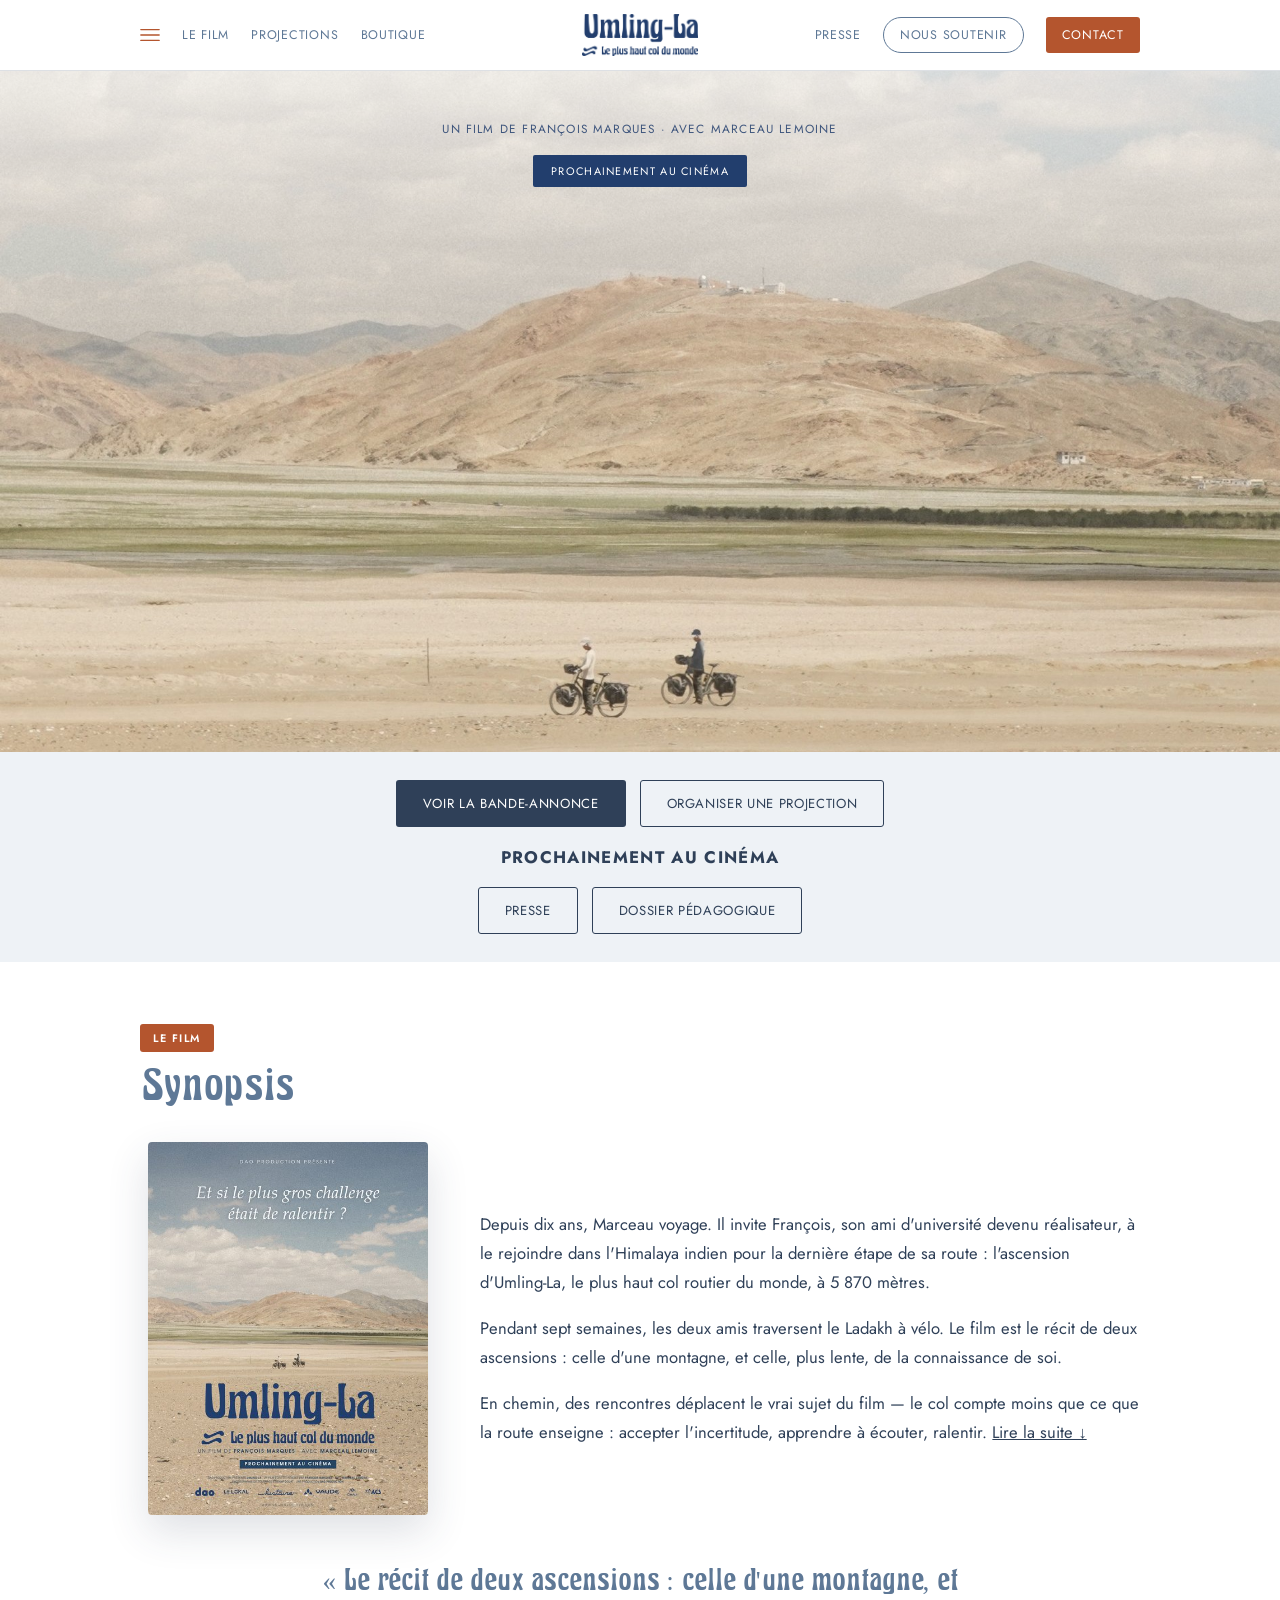
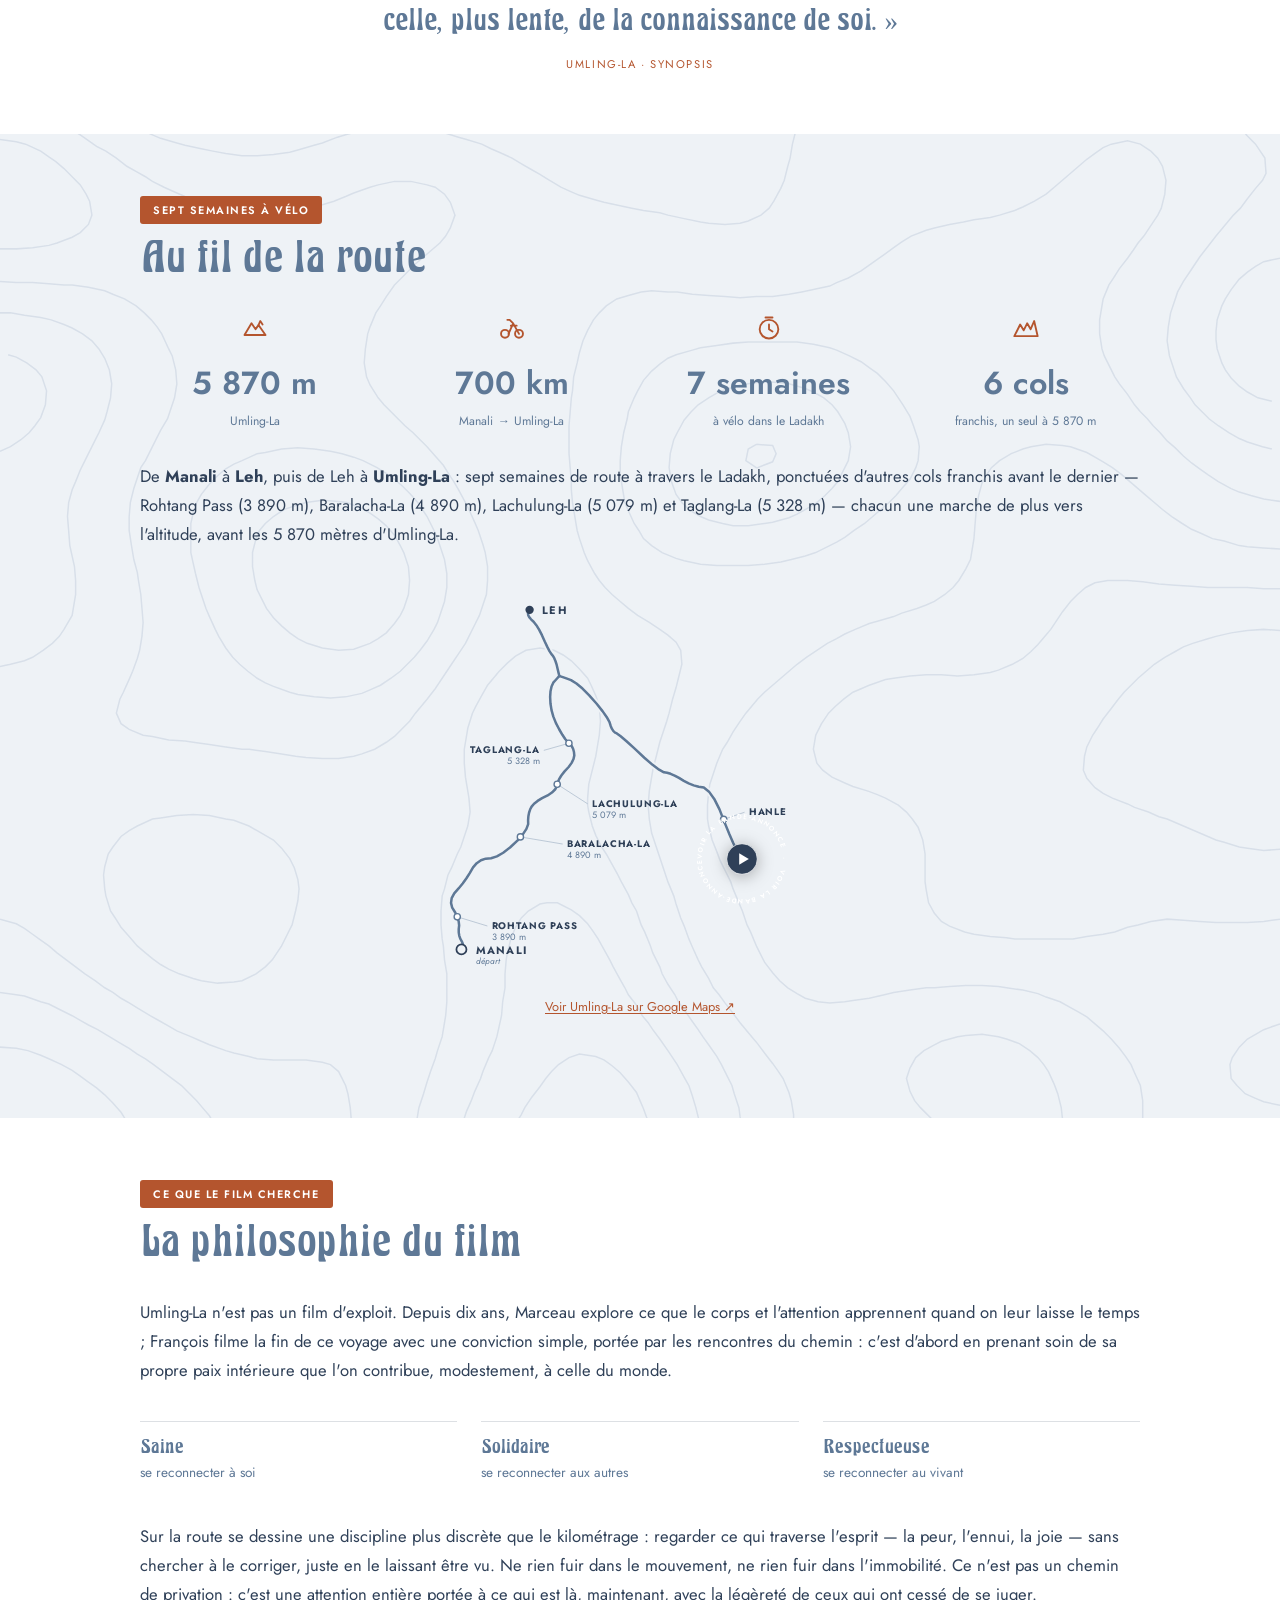
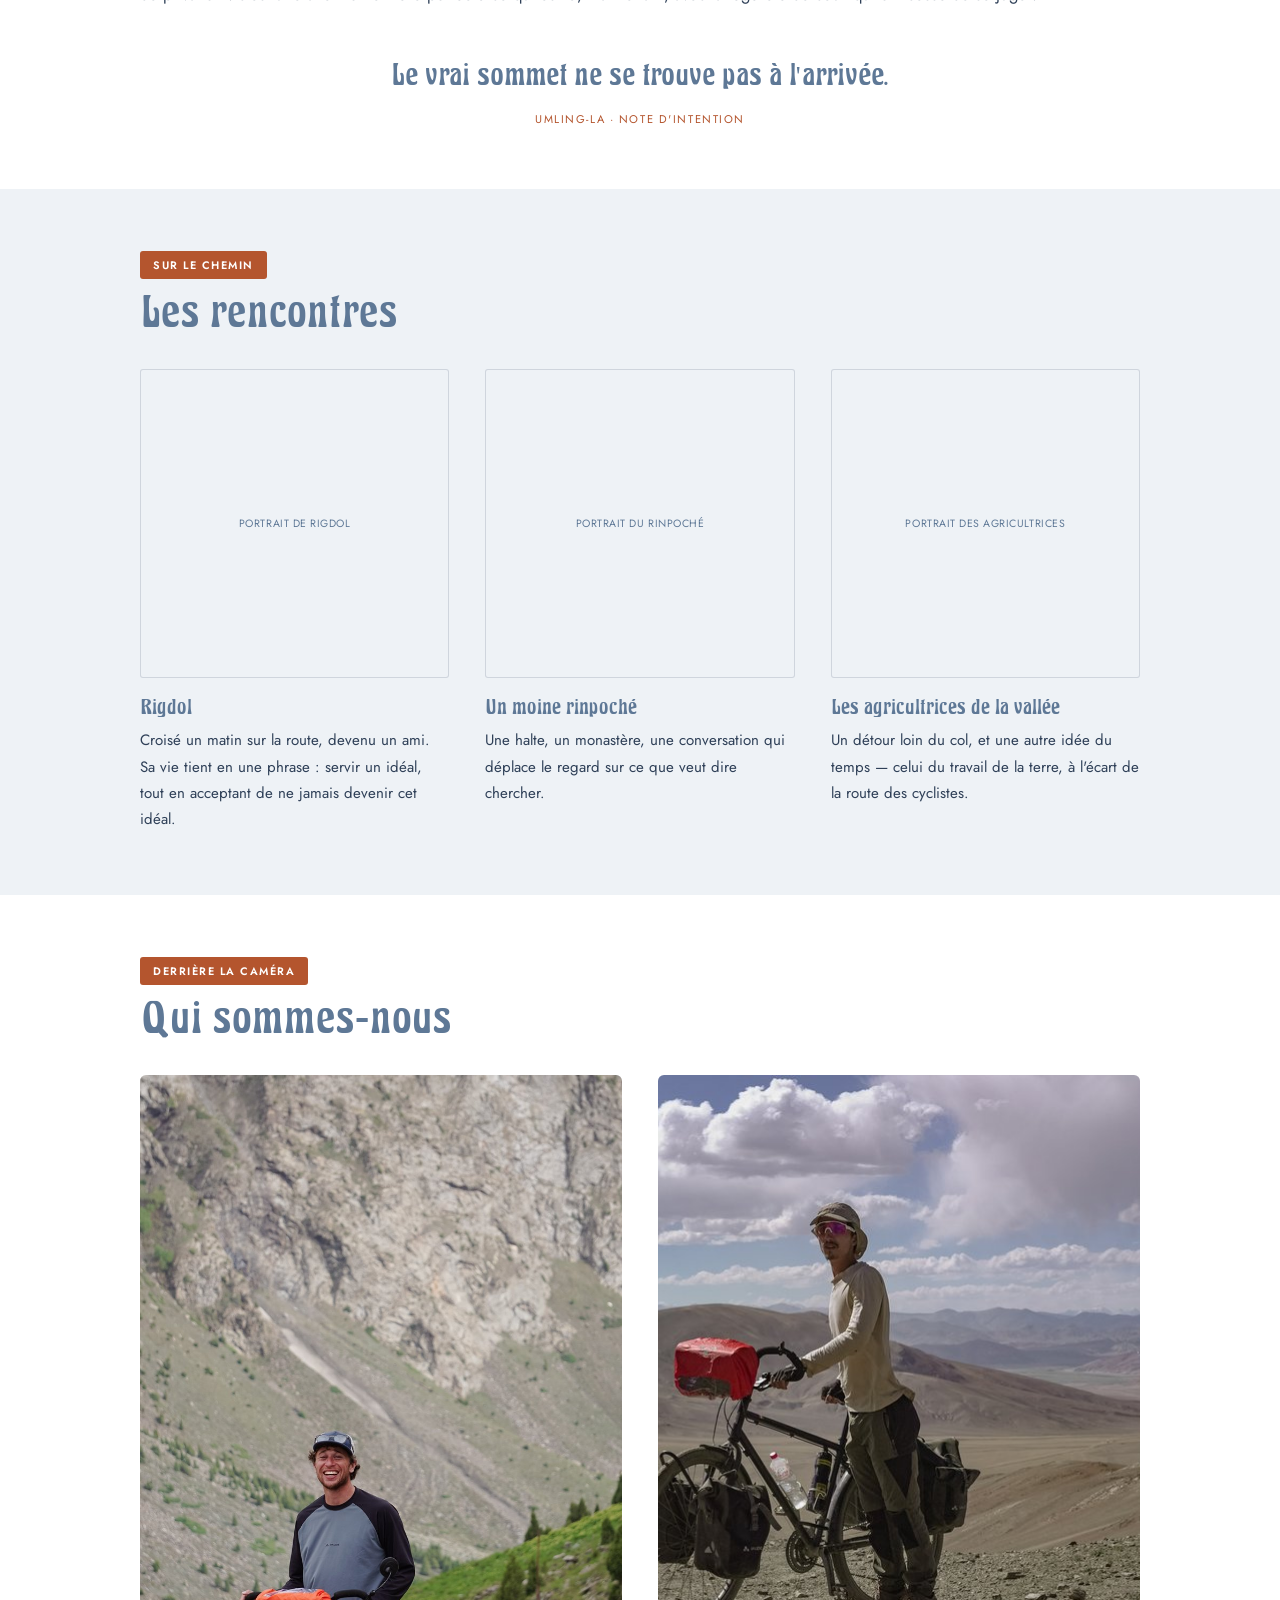
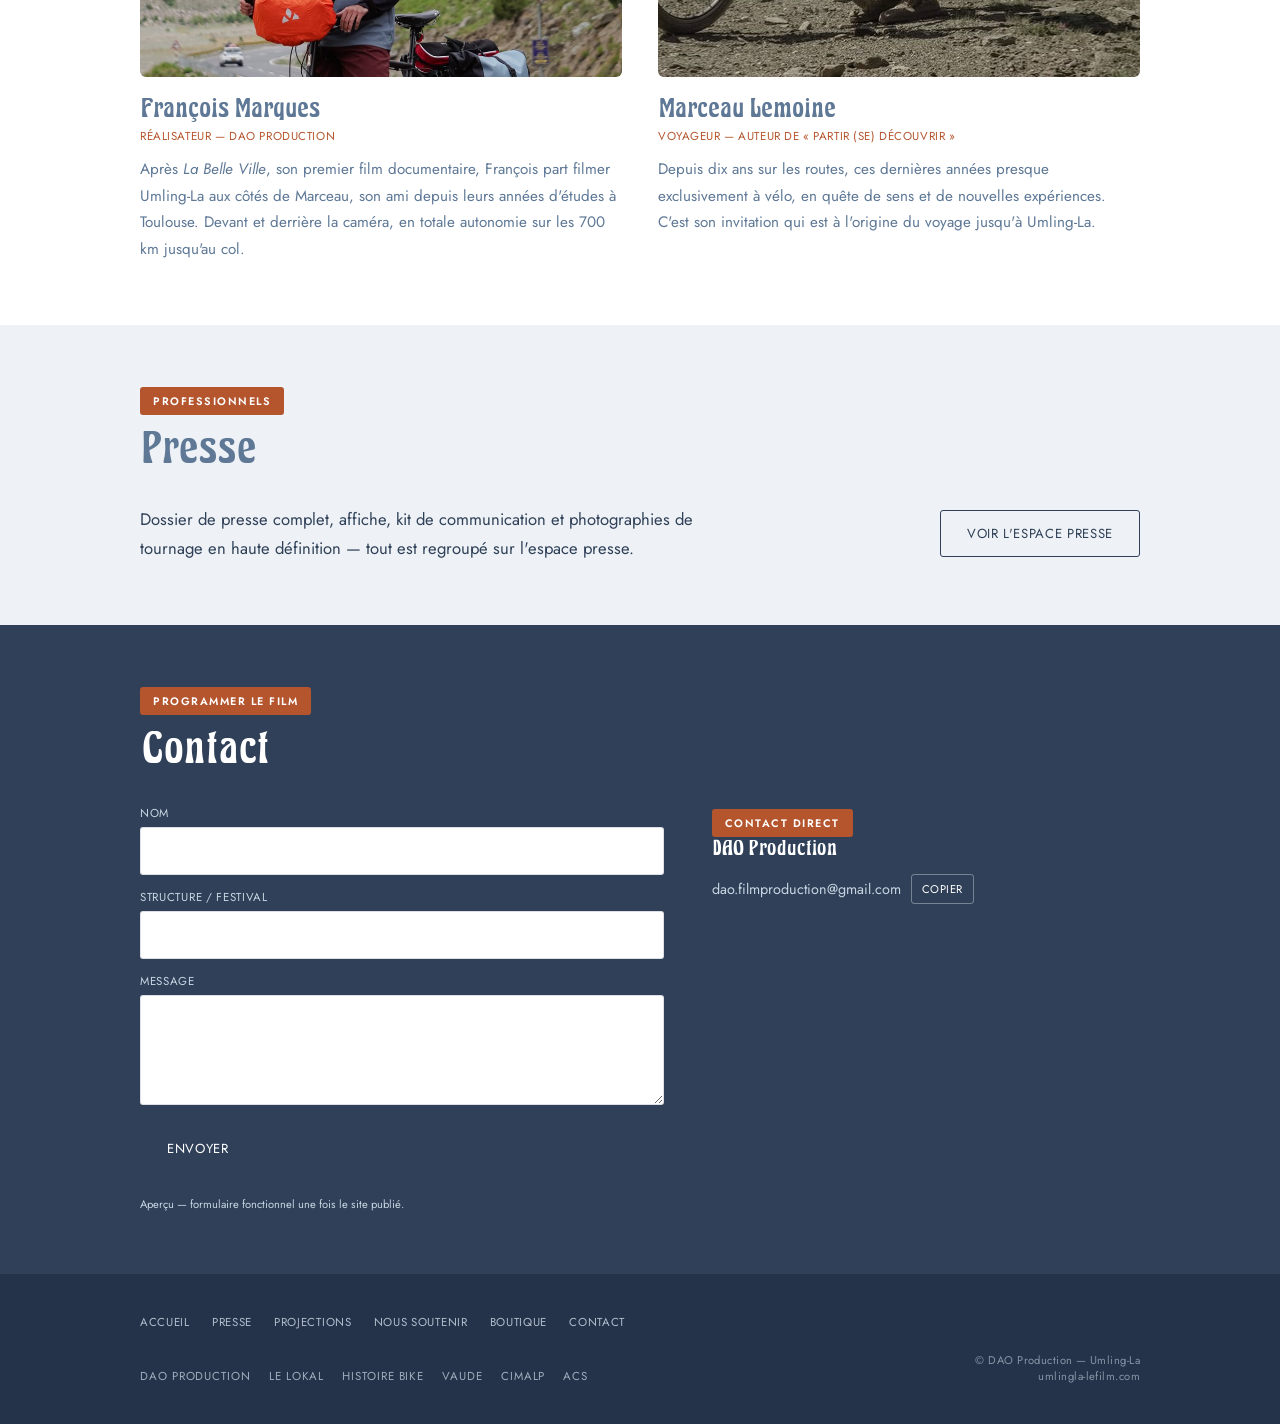
==== index.html @ 54a1a6ff "Etend le fond relief (lignes de niveau) a toute la section Au fil de la route" ====
<!doctype html>
<html lang="fr">
<head>
<meta charset="utf-8">
<meta name="viewport" content="width=device-width, initial-scale=1">
<title>Umling-La — Voyage à vélo en Inde jusqu'au plus haut col du monde | Film documentaire</title>
<meta name="description" content="Umling-La, film documentaire de François Marques et Marceau Lemoine : 700 km à vélo dans le Ladakh, en Inde, jusqu'au plus haut col carrossable du monde (5 870 m). Synopsis, bande-annonce, projections et dossier de presse.">
<link rel="canonical" href="https://umlingla-lefilm.com/">
<meta property="og:type" content="website">
<meta property="og:site_name" content="Umling-La">
<meta property="og:title" content="Umling-La — Voyage à vélo en Inde jusqu'au plus haut col du monde">
<meta property="og:description" content="Un film documentaire de François Marques et Marceau Lemoine : 700 km à vélo dans le Ladakh, en Inde, jusqu'à Umling-La, le plus haut col carrossable du monde (5 870 m).">
<meta property="og:image" content="https://umlingla-lefilm.com/img/hero-affiche.jpg">
<meta property="og:url" content="https://umlingla-lefilm.com/">
<meta property="og:locale" content="fr_FR">
<meta name="twitter:card" content="summary_large_image">
<meta name="twitter:title" content="Umling-La — Voyage à vélo en Inde jusqu'au plus haut col du monde">
<meta name="twitter:description" content="Un film documentaire de François Marques et Marceau Lemoine : 700 km à vélo dans le Ladakh, en Inde, jusqu'à Umling-La, le plus haut col carrossable du monde (5 870 m).">
<meta name="twitter:image" content="https://umlingla-lefilm.com/img/hero-affiche.jpg">
<link rel="icon" type="image/png" sizes="32x32" href="img/favicon/favicon-32.png">
<link rel="icon" type="image/png" sizes="16x16" href="img/favicon/favicon-16.png">
<link rel="apple-touch-icon" sizes="180x180" href="img/favicon/apple-touch-icon.png">
<link rel="icon" type="image/png" sizes="192x192" href="img/favicon/favicon-192.png">
<script type="application/ld+json">
{
  "@context": "https://schema.org",
  "@type": "Movie",
  "name": "Umling-La",
  "description": "Film documentaire : 700 km à vélo dans le Ladakh, en Inde, jusqu'à Umling-La, le plus haut col carrossable du monde (5 870 m).",
  "director": [
    {"@type": "Person", "name": "François Marques"}
  ],
  "actor": [
    {"@type": "Person", "name": "François Marques"},
    {"@type": "Person", "name": "Marceau Lemoine"}
  ],
  "productionCompany": {"@type": "Organization", "name": "DAO Production"},
  "url": "https://umlingla-lefilm.com/",
  "image": "https://umlingla-lefilm.com/img/hero-affiche.jpg",
  "inLanguage": "fr"
}
</script>
<link rel="stylesheet" href="https://fonts.googleapis.com/css2?family=Jost:ital,wght@0,400;0,500;0,600;1,400&display=swap">
<link rel="stylesheet" href="styles.css">
</head>
<body>

<svg width="0" height="0" style="position:absolute">
  <symbol id="lacet-shape" viewBox="0 0 28 14">
    <path d="M1,10 C1,4 8,4 8,10 C8,16 15,16 15,10 C15,4 22,4 22,10 C22,16 27,16 27,10" stroke="currentColor" fill="none" stroke-width="2.3" stroke-linecap="round" stroke-linejoin="round"/>
  </symbol>
  <symbol id="ico-velo" viewBox="0 0 24 24">
    <circle cx="6" cy="17" r="3.4"/><circle cx="18" cy="17" r="3.4"/>
    <path d="M9 17 L13 8 L18 17 M11 10 L16 10 M13 8 L10 5 L8 5"/>
  </symbol>
  <symbol id="ico-col" viewBox="0 0 24 24">
    <path d="M3 18 L9 8 L12.5 13 L15 9.5 L21 18 Z"/><path d="M15 9.5 L16.5 6 L18.5 9"/>
  </symbol>
  <symbol id="ico-semaines" viewBox="0 0 24 24">
    <circle cx="12" cy="13" r="8"/><path d="M12 9 L12 13 L15 15"/><path d="M9 3 L15 3"/>
  </symbol>
  <symbol id="ico-cols" viewBox="0 0 24 24">
    <path d="M2 19 L7 9 L10 14 L13 8 L16 13 L19 6 L22 19 Z"/>
  </symbol>
</svg>


<header class="nav">
  <div class="wrap nav-row">
    <nav class="links nav-left">
      <svg class="nav-hamburger" viewBox="0 0 24 16"><path d="M1 1.5 H23 M1 8 H23 M1 14.5 H23"/></svg>
      <a href="#synopsis">Le film</a>
      <a href="projections.html">Projections</a>
      <a href="boutique.html">Boutique</a>
    </nav>
    <a class="brand" href="index.html"><img src="img/logo-mark-poster-blue.png" alt="Umling-La — Le plus haut col du monde"></a>
    <nav class="links nav-right">
      <a href="presse.html">Presse</a>
      <a class="nav-soutenir" href="soutenir.html">Nous soutenir</a>
      <a class="nav-contact" href="#contact">Contact</a>
    </nav>
  </div>
</header>

<div class="hero-photo">
  <img src="img/hero-affiche.jpg" alt="Deux cyclistes et leurs vélos chargés dans la plaine du Ladakh, face aux montagnes — visuel adapté de l'affiche du film">
  <div class="hero-overlay">
    <div class="hero-by">Un film de François Marques · avec Marceau Lemoine</div>
    <div class="hero-badge">Prochainement au cinéma</div>
  </div>
</div>

<div class="video-modal" id="videoModal" aria-hidden="true">
  <div class="video-modal-backdrop" data-video-close></div>
  <div class="video-modal-box">
    <button class="video-modal-close" type="button" aria-label="Fermer" data-video-close>✕</button>
    <div class="video-modal-frame" id="videoFrame"></div>
  </div>
</div>

<div class="action-band">
  <div class="wrap action-band-inner">
    <div class="cta-row">
      <a class="btn btn-primary" href="#" id="ctaTrailerBtn">Voir la bande-annonce</a>
      <a class="btn btn-line" href="#contact">Organiser une projection</a>
    </div>
    <div class="eyebrow action-badge">Prochainement au cinéma</div>
    <div class="cta-row">
      <a class="btn btn-line" href="presse.html">Presse</a>
      <a class="btn btn-line" href="#">Dossier pédagogique</a>
    </div>
  </div>
</div>

<section id="synopsis">
  <div class="wrap">
    <div class="section-head">
      <div class="eyebrow">Le film</div>
      <h2>Synopsis</h2>
    </div>
    <div class="synopsis-grid synopsis-grid-affiche">
      <div>
        <div class="figure-frame">
          <img src="img/affiche-thumb.jpg" alt="Affiche du film Umling-La">
        </div>
      </div>
      <div>
        <p>Depuis dix ans, Marceau voyage. Il invite François, son ami d'université devenu réalisateur, à le rejoindre dans l'Himalaya indien pour la dernière étape de sa route : l'ascension d'Umling-La, le plus haut col routier du monde, à 5 870 mètres.</p>
        <p>Pendant sept semaines, les deux amis traversent le Ladakh à vélo. Le film est le récit de deux ascensions : celle d'une montagne, et celle, plus lente, de la connaissance de soi.</p>
        <p>En chemin, des rencontres déplacent le vrai sujet du film — le col compte moins que ce que la route enseigne : accepter l'incertitude, apprendre à écouter, ralentir. <a href="#philosophie">Lire la suite ↓</a></p>
      </div>
    </div>
    <div class="pull-quote">
      <p>« Le récit de deux ascensions : celle d'une montagne, et celle, plus lente, de la connaissance de soi. »</p>
      <cite>Umling-La · Synopsis</cite>
    </div>
  </div>
</section>

<section id="voyage" class="bg-brume">
  <div class="section-relief" aria-hidden="true">
    <svg viewBox="20 40 1100 960" preserveAspectRatio="xMidYMid slice"><path d="M585,1000 L584,988 L583,976 L581,964 L580,958 L577,946 L573,935 L570,928 L567,921 L560,912 L553,904 L546,898 L539,893 L532,890 L518,888 L509,891 L500,897 L494,903 L489,909 L484,916 L477,925 L471,934 L468,940 L463,948 L458,958 L456,964 L452,976 L450,988 L449,994 M145,40 L151,47 L159,52 L172,56 L182,58 L193,59 L202,58 L214,56 L228,53 L234,49 L241,45 M406,40 L412,46 L421,52 L428,55 L436,58 L449,62 L456,64 L470,67 L484,68 L497,69 L511,68 L525,68 L539,68 L553,70 L560,71 L573,73 L587,76 L594,77 L608,78 L618,76 L629,72 L636,67 L643,60 L647,52 L650,43 M1120,204 L1106,207 L1099,211 L1092,216 L1085,222 L1078,231 L1073,239 L1070,245 L1066,257 L1065,267 L1065,274 L1066,282 L1070,294 L1073,300 L1078,307 L1085,314 L1092,319 L1101,324 L1113,327 M20,370 L29,366 L38,360 L45,354 L50,348 L55,341 L59,330 L60,318 L56,306 L51,300 L43,294 L34,289 L27,287 M625,1000 L625,988 L624,976 L623,964 L622,953 L621,946 L618,934 L615,924 L612,915 L608,908 L602,897 L598,891 L594,885 L587,875 L581,867 L577,861 L572,855 L567,846 L560,837 L557,831 L553,824 L547,813 L544,807 L539,798 L534,789 L530,783 L525,776 L518,769 L511,764 L499,758 L490,758 L484,759 L474,765 L468,771 L463,779 L459,789 L456,801 L455,807 L454,819 L454,831 L452,843 L451,855 L449,864 L447,873 L443,885 L440,891 L435,903 L433,909 L428,920 L425,928 L421,937 L418,946 L415,958 L413,964 L411,976 L410,988 L409,1000 M80,40 L82,48 L89,58 L95,64 L102,70 L110,76 L117,81 L124,85 L131,89 L142,94 L151,98 L158,101 L172,105 L179,107 L193,110 L203,112 L214,114 L228,116 L241,116 L255,115 L269,113 L276,111 L290,107 L297,105 L310,100 L317,98 L331,94 L338,93 L352,91 L366,91 L380,92 L394,94 L401,96 L414,100 L421,102 L434,106 L442,110 L449,113 L460,118 L470,124 L477,128 L484,132 L492,137 L502,143 L511,147 L518,150 L532,154 L539,156 L553,159 L563,161 L573,163 L587,165 L594,167 L608,170 L622,173 L629,174 L643,175 L656,174 L663,172 L674,167 L681,161 L685,155 L691,144 L694,137 L697,125 L699,118 L701,106 L704,94 L705,87 L707,76 L708,64 L710,52 L710,40 M840,40 L841,52 L843,58 L850,69 L857,75 L864,78 L878,78 L885,76 L895,70 L901,64 L906,58 L911,46 M1059,40 L1061,52 L1065,60 L1070,70 L1074,76 L1079,82 L1085,91 L1092,99 L1099,106 L1103,112 L1107,118 L1108,131 L1105,137 L1099,144 L1092,153 L1086,161 L1080,167 L1075,173 L1070,179 L1065,185 L1058,194 L1051,203 L1047,209 L1043,215 L1037,224 L1032,233 L1030,239 L1026,251 L1024,263 L1023,275 L1025,288 L1029,300 L1031,306 L1037,316 L1043,324 L1047,330 L1053,336 L1059,342 L1067,348 L1076,354 L1085,359 L1092,362 L1105,366 L1113,368 M20,555 L29,553 L41,550 L48,547 L57,541 L65,535 L71,529 L75,523 L82,511 L83,505 L85,493 L85,481 L84,469 L82,460 L80,451 L79,438 L78,426 L79,414 L82,403 L85,396 L89,386 L93,378 L96,372 L102,360 L105,354 L110,343 L112,336 L115,324 L116,312 L114,300 L110,290 L105,282 L99,275 L91,269 L82,264 L75,261 L64,257 L55,255 L41,253 L29,251 L20,251 M661,1000 L660,988 L659,976 L659,964 L658,952 L656,942 L655,934 L651,922 L649,915 L643,903 L640,897 L636,890 L629,880 L624,873 L620,867 L615,860 L608,850 L603,843 L600,837 L594,828 L589,819 L587,813 L581,801 L579,795 L574,783 L571,777 L567,765 L563,758 L560,751 L554,740 L551,734 L546,725 L541,716 L537,710 L532,700 L529,692 L526,680 L525,674 L525,668 L526,656 L529,644 L532,632 L533,626 L535,614 L536,602 L535,589 L532,580 L528,571 L525,565 L518,557 L511,550 L504,545 L496,541 L484,539 L472,541 L463,546 L456,552 L449,559 L444,565 L439,571 L435,578 L429,589 L426,595 L422,608 L421,614 L419,626 L419,638 L420,650 L421,656 L423,668 L424,680 L422,692 L420,698 L416,710 L413,716 L408,728 L405,734 L402,746 L400,752 L399,765 L399,777 L400,789 L401,795 L402,807 L404,819 L404,831 L404,843 L403,855 L401,867 L400,873 L396,885 L394,892 L390,903 L387,912 L384,922 L380,934 L379,940 L377,952 L375,964 L374,976 L373,988 L373,1000 M158,685 L151,686 L138,692 L131,696 L124,701 L117,710 L113,716 L110,727 L109,734 L110,746 L111,752 L115,765 L119,771 L124,779 L131,787 L138,795 L145,801 L151,806 L158,811 L165,815 L174,819 L186,823 L193,825 L207,827 L221,826 L228,825 L240,819 L248,813 L254,807 L258,801 L262,795 L268,783 L271,777 L274,765 L276,756 L277,746 L276,738 L273,728 L269,720 L262,711 L255,704 L248,700 L241,696 L234,692 L221,687 L214,686 L200,683 L186,682 L172,683 L158,685 M20,63 L28,64 L41,69 L48,72 L55,76 L65,82 L74,88 L82,94 L89,98 L96,103 L103,108 L111,112 L120,118 L129,125 L138,130 L145,134 L151,138 L161,143 L172,148 L179,151 L189,155 L200,158 L211,161 L221,163 L234,164 L248,165 L262,165 L276,163 L287,161 L297,158 L307,155 L317,151 L324,148 L338,143 L345,141 L359,138 L373,138 L387,141 L394,143 L402,149 L407,156 L411,167 L407,178 L403,185 L398,191 L391,197 L384,203 L377,209 L371,215 L365,221 L359,227 L352,237 L347,245 L343,251 L338,263 L336,269 L334,282 L333,294 L335,306 L338,313 L345,324 L350,330 L356,336 L362,342 L368,348 L375,354 L381,360 L387,366 L394,374 L401,382 L406,390 L410,396 L414,403 L420,414 L423,420 L428,431 L431,438 L435,450 L437,457 L439,469 L439,481 L438,493 L435,502 L432,511 L428,519 L423,529 L420,535 L414,544 L408,553 L404,559 L400,565 L394,574 L387,583 L382,589 L377,595 L372,602 L366,608 L359,615 L352,620 L342,626 L331,630 L324,632 L311,634 L297,634 L283,633 L274,632 L262,630 L248,628 L234,626 L228,626 L214,624 L200,622 L186,620 L179,619 L165,618 L151,615 L143,614 L131,609 L124,604 L120,595 L123,583 L126,577 L131,566 L134,559 L138,548 L140,541 L142,529 L143,517 L142,505 L141,493 L139,481 L138,474 L135,463 L133,451 L131,438 L131,426 L132,414 L135,402 L138,393 L141,384 L145,378 L151,366 L154,360 L158,352 L164,342 L166,336 L170,324 L172,312 L171,300 L168,288 L165,282 L159,269 L155,263 L150,257 L144,251 L137,245 L127,239 L117,235 L110,232 L96,229 L82,227 L75,227 L62,226 L48,225 L34,225 L20,224 M20,772 L34,776 L41,780 L48,785 L55,790 L62,795 L69,801 L77,807 L85,813 L93,819 L102,825 L110,831 L117,835 L124,840 L131,844 L139,849 L149,855 L158,860 L165,864 L172,868 L184,873 L193,877 L200,880 L214,885 L221,887 L234,890 L241,892 L255,893 L269,893 L283,893 L297,895 L304,897 L311,903 L317,915 L319,922 L321,934 L322,946 L323,958 L324,970 L324,982 L324,994 M702,1000 L701,988 L701,976 L702,964 L702,952 L702,940 L700,928 L698,921 L693,909 L689,903 L684,896 L677,887 L671,879 L666,873 L661,867 L656,861 L650,853 L643,844 L638,837 L633,831 L629,823 L623,813 L620,807 L615,796 L612,789 L608,778 L605,771 L601,759 L599,752 L594,740 L592,734 L588,722 L586,716 L582,704 L580,698 L578,686 L577,674 L578,662 L580,650 L581,644 L584,632 L587,620 L589,614 L593,602 L595,595 L598,583 L601,573 L603,565 L606,553 L605,541 L601,534 L594,528 L587,523 L578,517 L568,511 L560,505 L553,499 L546,493 L540,487 L535,481 L531,475 L525,464 L522,457 L518,445 L516,438 L514,426 L512,414 L511,403 L511,396 L510,384 L509,372 L509,360 L509,348 L510,336 L511,324 L512,318 L513,306 L516,294 L518,285 L521,275 L525,266 L530,257 L535,251 L541,245 L550,239 L560,236 L571,233 L580,232 L594,233 L602,233 L615,235 L629,236 L643,237 L656,238 L670,237 L684,237 L698,235 L709,233 L719,231 L733,228 L739,225 L749,221 L760,215 L767,210 L774,205 L781,200 L788,195 L795,190 L803,185 L816,180 L823,178 L836,175 L848,173 L857,171 L871,169 L879,167 L892,163 L899,160 L909,155 L919,149 L926,143 L933,137 L940,131 L947,125 L954,119 L961,114 L968,109 L975,106 L989,103 L1000,106 L1009,112 L1015,118 L1019,125 L1022,137 L1021,149 L1018,161 L1015,167 L1009,176 L1003,185 L998,191 L994,197 L989,204 L982,213 L977,221 L973,227 L968,239 L967,245 L965,257 L965,269 L967,282 L969,288 L975,300 L978,306 L982,312 L989,321 L995,330 L1000,336 L1006,342 L1011,348 L1017,354 L1023,361 L1030,367 L1037,374 L1044,380 L1051,385 L1058,390 L1067,396 L1078,402 L1085,405 L1095,408 L1106,411 L1120,413 M940,1000 L938,988 L936,976 L935,964 L934,952 L933,943 L932,934 L929,922 L926,914 L921,903 L917,897 L912,891 L905,885 L896,879 L885,875 L878,873 L864,871 L850,872 L843,873 L829,877 L823,880 L814,885 L807,891 L802,900 L799,909 L802,920 L806,928 L811,934 L817,940 L823,946 L830,952 L837,958 L843,964 L850,972 L857,982 L859,988 L859,1000 M20,102 L34,104 L42,106 L55,112 L62,117 L68,121 L75,127 L82,134 L89,141 L94,149 L97,155 L99,167 L96,175 L89,182 L82,186 L69,191 L62,193 L48,195 L34,196 L20,196 M20,835 L34,837 L41,838 L55,843 L62,845 L70,849 L82,855 L89,859 L96,863 L104,867 L114,873 L124,879 L131,883 L138,888 L145,892 L152,897 L160,903 L168,909 L176,915 L183,922 L189,928 L194,934 L200,941 L206,952 L209,958 L213,970 L214,976 L216,988 L217,1000 M1120,862 L1106,867 L1099,871 L1092,875 L1085,882 L1079,891 L1077,897 L1078,909 L1083,915 L1090,922 L1099,926 L1106,929 L1120,932 M1001,1000 L1000,988 L1001,976 L1001,964 L1002,952 L1002,941 L1002,934 L1002,928 L1000,915 L995,904 L992,897 L988,891 L982,883 L975,875 L968,868 L961,862 L954,856 L947,852 L940,848 L931,843 L919,839 L912,836 L899,833 L885,831 L878,830 L864,829 L850,829 L836,830 L823,831 L816,831 L802,833 L788,835 L780,837 L767,840 L753,842 L746,843 L733,844 L723,843 L712,840 L705,836 L697,831 L690,825 L684,818 L677,809 L673,801 L670,795 L665,783 L662,777 L658,765 L655,758 L650,746 L648,740 L643,730 L639,722 L636,714 L632,704 L629,692 L628,686 L628,674 L629,663 L630,656 L634,644 L636,638 L641,626 L645,620 L650,611 L656,602 L661,595 L666,589 L671,583 L677,577 L684,571 L691,565 L698,559 L705,553 L713,547 L722,541 L731,535 L739,531 L746,527 L755,523 L767,518 L774,516 L788,512 L795,509 L808,505 L816,502 L823,499 L832,493 L839,487 L844,481 L850,471 L854,463 L856,451 L857,445 L858,432 L859,420 L861,408 L864,397 L868,390 L872,384 L879,378 L889,372 L899,368 L906,366 L919,364 L933,365 L940,366 L954,371 L961,375 L968,379 L976,384 L984,390 L991,396 L998,402 L1005,408 L1012,414 L1019,420 L1027,426 L1036,432 L1044,437 L1051,440 L1062,445 L1072,447 L1085,451 L1092,452 L1106,453 L1120,454 M622,281 L636,279 L650,277 L663,276 L677,276 L691,276 L705,276 L719,278 L733,281 L739,283 L750,288 L760,293 L767,298 L774,303 L781,310 L788,318 L792,324 L796,330 L802,340 L805,348 L809,360 L810,366 L809,378 L807,384 L802,394 L795,402 L790,408 L784,414 L777,420 L770,426 L763,432 L754,438 L746,444 L739,448 L733,451 L721,457 L712,460 L700,463 L691,465 L677,467 L663,468 L650,468 L636,468 L622,467 L608,464 L601,462 L589,457 L580,451 L573,445 L569,438 L565,432 L560,421 L557,414 L555,402 L553,390 L553,378 L554,366 L556,354 L559,342 L560,336 L565,324 L568,318 L573,309 L580,301 L587,295 L594,290 L601,287 L615,283 L622,281 M248,371 L262,368 L276,367 L290,368 L304,370 L314,372 L324,375 L332,378 L344,384 L352,389 L359,394 L366,400 L373,407 L379,414 L383,420 L387,426 L393,438 L396,445 L400,457 L402,463 L404,475 L404,487 L402,499 L400,505 L396,517 L393,523 L387,533 L381,541 L376,547 L370,553 L364,559 L356,565 L347,571 L338,575 L331,578 L317,581 L304,582 L290,581 L276,579 L269,577 L255,572 L248,569 L241,565 L233,559 L226,553 L220,547 L214,539 L208,529 L205,523 L200,512 L197,505 L193,493 L191,487 L188,475 L186,466 L184,457 L184,445 L184,432 L186,423 L189,414 L193,407 L200,398 L207,391 L214,385 L221,381 L228,378 L241,372 L248,371 M1120,772 L1106,774 L1092,775 L1078,775 L1065,775 L1051,774 L1037,773 L1023,772 L1009,774 L998,777 L989,779 L978,783 L968,785 L954,787 L942,789 L933,789 L919,789 L906,789 L892,789 L885,788 L871,787 L857,785 L849,783 L836,778 L829,774 L823,767 L818,758 L816,747 L815,740 L815,728 L815,716 L813,704 L809,693 L804,686 L799,680 L792,674 L781,668 L774,665 L766,662 L753,658 L746,655 L735,650 L727,644 L722,638 L719,626 L721,614 L726,604 L732,595 L738,589 L745,583 L753,577 L760,574 L767,571 L781,566 L788,565 L802,563 L816,562 L829,562 L843,563 L857,562 L871,560 L878,558 L890,553 L899,548 L906,542 L912,536 L918,529 L923,523 L927,517 L933,508 L940,499 L946,493 L953,487 L961,483 L972,481 L982,481 L989,481 L1002,482 L1016,484 L1030,485 L1044,486 L1058,487 L1069,487 L1078,487 L1092,487 L1106,488 L1120,488 M20,882 L34,883 L44,885 L55,889 L62,892 L73,897 L82,902 L89,907 L96,912 L103,917 L110,923 L117,930 L124,938 L129,946 L132,952 L137,964 L138,970 L140,982 L140,994 M94,1000 L91,988 L87,982 L81,976 L74,970 L65,964 L55,959 L48,956 L34,953 L20,952 M663,312 L677,310 L691,311 L698,312 L712,316 L719,319 L728,324 L735,330 L740,336 L746,346 L749,354 L751,366 L749,378 L746,384 L740,396 L735,402 L729,408 L722,414 L712,420 L705,424 L698,427 L684,431 L677,432 L663,434 L650,434 L641,432 L629,429 L622,426 L612,420 L606,414 L601,407 L597,396 L595,384 L596,372 L599,360 L602,354 L608,343 L614,336 L620,330 L629,324 L636,320 L643,317 L656,313 L663,312 M283,414 L297,412 L311,413 L318,414 L331,419 L338,423 L345,428 L352,434 L359,442 L364,451 L367,457 L371,469 L372,481 L371,493 L367,505 L364,511 L359,518 L352,526 L345,531 L338,535 L324,540 L311,541 L297,539 L284,535 L276,531 L269,526 L262,520 L255,513 L249,505 L246,499 L241,489 L239,481 L237,469 L237,457 L240,445 L243,438 L248,432 L255,426 L264,420 L276,416 L283,414 M1120,712 L1106,713 L1092,711 L1085,710 L1072,706 L1065,704 L1051,698 L1044,695 L1037,692 L1023,686 L1016,684 L1007,680 L995,676 L989,673 L976,668 L968,664 L961,659 L954,651 L951,644 L952,632 L954,624 L959,614 L963,608 L968,600 L975,591 L981,583 L986,577 L992,571 L998,565 L1005,559 L1012,553 L1021,547 L1030,542 L1037,538 L1045,535 L1058,531 L1065,529 L1078,526 L1092,524 L1106,523 L1120,524 M670,364 L684,365 L687,372 L684,379 L671,384 L670,384 L661,378 L663,368 L670,364" fill="none" stroke="#D6DEE8" stroke-width="1.3"/></svg>
  </div>
  <div class="wrap">
    <div class="section-head">
      <div class="eyebrow">Sept semaines à vélo</div>
      <h2>Au fil de la route</h2>
    </div>
    <div class="stats">
      <div class="stat"><svg><use href="#ico-col"/></svg><div class="num">5 870 m</div><div class="label">Umling-La</div></div>
      <div class="stat"><svg><use href="#ico-velo"/></svg><div class="num">700 km</div><div class="label">Manali → Umling-La</div></div>
      <div class="stat"><svg><use href="#ico-semaines"/></svg><div class="num">7 semaines</div><div class="label">à vélo dans le Ladakh</div></div>
      <div class="stat"><svg><use href="#ico-cols"/></svg><div class="num">6 cols</div><div class="label">franchis, un seul à 5 870 m</div></div>
    </div>
    <p style="margin-top:32px;">De <strong>Manali</strong> à <strong>Leh</strong>, puis de Leh à <strong>Umling-La</strong> : sept semaines de route à travers le Ladakh, ponctuées d'autres cols franchis avant le dernier — Rohtang Pass (3 890 m), Baralacha-La (4 890 m), Lachulung-La (5 079 m) et Taglang-La (5 328 m) — chacun une marche de plus vers l'altitude, avant les 5 870 mètres d'Umling-La.</p>
  </div>
  <div class="trace-anime-wrap">
    <div class="trace-map" role="img" aria-label="Tracé animé de l'itinéraire à vélo, de Manali à Umling-La en passant par Leh et les cols Rohtang Pass, Baralacha-La, Lachulung-La et Taglang-La">
      <svg viewBox="20 40 1100 960" xmlns="http://www.w3.org/2000/svg"><path d="M143,921 L143.4,920.4 L144.1,919.1 L145.2,917.2 L146.8,914.8 L147.0,911.3 L146.0,906.9 L143.8,901.6 L140.2,895.4 L137.9,888.4 L136.6,880.8 L136.5,872.5 L137.5,863.5 L136.4,853.9 L133.3,843.6 L128.1,832.8 L120.9,821.2 L118.1,809.8 L119.7,798.2 L125.8,786.8 L136.2,775.2 L146.0,763.3 L155.0,750.9 L163.2,738.1 L170.8,724.9 L179.6,714.8 L189.7,707.8 L201.1,703.9 L213.9,703.1 L227.8,698.4 L242.9,689.8 L259.2,677.2 L276.8,660.8 L289.8,645.9 L298.4,632.8 L302.6,621.4 L302.4,611.6 L303.1,602.6 L304.7,594.2 L307.2,586.5 L310.8,579.5 L316.7,572.6 L325.1,565.9 L335.9,559.2 L349.1,552.8 L359.4,545.9 L366.8,538.6 L371.2,531.0 L372.8,523.0 L376.3,514.4 L381.9,505.1 L389.6,495.2 L399.4,484.8 L406.5,474.9 L411.0,465.6 L412.9,457.0 L412.1,449.0 L410.2,441.8 L407.1,435.4 L402.8,429.9 L397.2,425.1 L391.1,417.8 L384.4,407.8 L377.0,395.1 L369.0,379.9 L362.8,364.4 L358.4,348.8 L355.9,333.0 L355.1,317.0 L356.0,303.4 L358.5,292.1 L362.6,283.2 L368.4,276.8 L372.7,271.9 L375.6,268.6 L377,267 M377,267 L376.4,264.4 L375.1,259.1 L373.2,251.2 L370.8,240.8 L368.0,231.9 L365.0,224.6 L361.8,219.0 L358.2,215.0 L353.9,208.1 L348.6,198.2 L342.5,185.4 L335.5,169.6 L328.7,156.4 L322.1,145.6 L315.6,137.4 L309.4,131.6 L305.1,126.4 L302.7,121.8 L302.2,117.8 L303.8,114.2 L304.9,111.6 L305.6,109.9 L306,109 M377,267 L379.8,268.0 L385.4,270.0 L393.9,273.0 L405.1,277.0 L418.0,285.1 L432.5,297.2 L448.6,313.4 L466.4,333.6 L480.4,351.1 L490.6,365.7 L497.1,377.5 L499.9,386.5 L503.0,393.7 L506.5,399.1 L510.4,402.6 L514.6,404.4 L523.8,411.2 L537.8,423.2 L556.6,440.4 L580.4,462.6 L600.1,479.6 L615.7,491.2 L627.2,497.5 L634.8,498.5 L643.2,501.1 L652.8,505.2 L663.2,510.9 L674.8,518.1 L686.4,524.1 L698.3,528.7 L710.4,532.0 L722.6,534.0 L735.0,543.7 L747.5,561.1 L760.1,586.1 L772.9,618.9 L783.8,645.6 L792.9,666.4 L800.2,681.1 L805.8,689.9 L809.9,696.4 L812.6,700.8 L814,703" fill="none" stroke="#EEF2F6" stroke-width="15" stroke-linecap="round" stroke-linejoin="round"/><style>.ta{stroke-dasharray:815;stroke-dashoffset:815;animation:dr 3s ease-in-out forwards}.tl{stroke-dasharray:179;stroke-dashoffset:179;animation:dr .9s 3s ease-out forwards}.tb{stroke-dasharray:645;stroke-dashoffset:645;animation:dr 2.6s 4s ease-in-out forwards}.pt{opacity:0;animation:ap .5s forwards}@keyframes dr{to{stroke-dashoffset:0}}@keyframes ap{to{opacity:1}}</style><path class="ta" d="M143,921 L143.4,920.4 L144.1,919.1 L145.2,917.2 L146.8,914.8 L147.0,911.3 L146.0,906.9 L143.8,901.6 L140.2,895.4 L137.9,888.4 L136.6,880.8 L136.5,872.5 L137.5,863.5 L136.4,853.9 L133.3,843.6 L128.1,832.8 L120.9,821.2 L118.1,809.8 L119.7,798.2 L125.8,786.8 L136.2,775.2 L146.0,763.3 L155.0,750.9 L163.2,738.1 L170.8,724.9 L179.6,714.8 L189.7,707.8 L201.1,703.9 L213.9,703.1 L227.8,698.4 L242.9,689.8 L259.2,677.2 L276.8,660.8 L289.8,645.9 L298.4,632.8 L302.6,621.4 L302.4,611.6 L303.1,602.6 L304.7,594.2 L307.2,586.5 L310.8,579.5 L316.7,572.6 L325.1,565.9 L335.9,559.2 L349.1,552.8 L359.4,545.9 L366.8,538.6 L371.2,531.0 L372.8,523.0 L376.3,514.4 L381.9,505.1 L389.6,495.2 L399.4,484.8 L406.5,474.9 L411.0,465.6 L412.9,457.0 L412.1,449.0 L410.2,441.8 L407.1,435.4 L402.8,429.9 L397.2,425.1 L391.1,417.8 L384.4,407.8 L377.0,395.1 L369.0,379.9 L362.8,364.4 L358.4,348.8 L355.9,333.0 L355.1,317.0 L356.0,303.4 L358.5,292.1 L362.6,283.2 L368.4,276.8 L372.7,271.9 L375.6,268.6 L377,267" fill="none" stroke="#5E7896" stroke-width="6" stroke-linecap="round" stroke-linejoin="round"/><path class="tl" d="M377,267 L376.4,264.4 L375.1,259.1 L373.2,251.2 L370.8,240.8 L368.0,231.9 L365.0,224.6 L361.8,219.0 L358.2,215.0 L353.9,208.1 L348.6,198.2 L342.5,185.4 L335.5,169.6 L328.7,156.4 L322.1,145.6 L315.6,137.4 L309.4,131.6 L305.1,126.4 L302.7,121.8 L302.2,117.8 L303.8,114.2 L304.9,111.6 L305.6,109.9 L306,109" fill="none" stroke="#5E7896" stroke-width="6" stroke-linecap="round" stroke-linejoin="round"/><path class="tb" d="M377,267 L379.8,268.0 L385.4,270.0 L393.9,273.0 L405.1,277.0 L418.0,285.1 L432.5,297.2 L448.6,313.4 L466.4,333.6 L480.4,351.1 L490.6,365.7 L497.1,377.5 L499.9,386.5 L503.0,393.7 L506.5,399.1 L510.4,402.6 L514.6,404.4 L523.8,411.2 L537.8,423.2 L556.6,440.4 L580.4,462.6 L600.1,479.6 L615.7,491.2 L627.2,497.5 L634.8,498.5 L643.2,501.1 L652.8,505.2 L663.2,510.9 L674.8,518.1 L686.4,524.1 L698.3,528.7 L710.4,532.0 L722.6,534.0 L735.0,543.7 L747.5,561.1 L760.1,586.1 L772.9,618.9 L783.8,645.6 L792.9,666.4 L800.2,681.1 L805.8,689.9 L809.9,696.4 L812.6,700.8 L814,703" fill="none" stroke="#5E7896" stroke-width="6" stroke-linecap="round" stroke-linejoin="round"/><g class="pt" style="animation-delay:0.4s"><path d="M133,843 L205,865" stroke="#9FB0C4" stroke-width="1.5" fill="none"/><text x="215" y="872" font-size="23" font-weight="700" letter-spacing="2" fill="#2F4058" text-anchor="start">ROHTANG PASS</text><text x="215" y="898" font-size="22" fill="#5E7896" text-anchor="start">3 890 m</text><circle cx="133" cy="843" r="7.5" fill="#fff" stroke="#5E7896" stroke-width="3.3"/></g><g class="pt" style="animation-delay:1.4s"><path d="M284,652 L385,669" stroke="#9FB0C4" stroke-width="1.5" fill="none"/><text x="395" y="676" font-size="23" font-weight="700" letter-spacing="2" fill="#2F4058" text-anchor="start">BARALACHA-LA</text><text x="395" y="702" font-size="22" fill="#5E7896" text-anchor="start">4 890 m</text><circle cx="284" cy="652" r="7.5" fill="#fff" stroke="#5E7896" stroke-width="3.3"/></g><g class="pt" style="animation-delay:2.0s"><path d="M372,526 L445,573" stroke="#9FB0C4" stroke-width="1.5" fill="none"/><text x="455" y="580" font-size="23" font-weight="700" letter-spacing="2" fill="#2F4058" text-anchor="start">LACHULUNG-LA</text><text x="455" y="606" font-size="22" fill="#5E7896" text-anchor="start">5 079 m</text><circle cx="372" cy="526" r="7.5" fill="#fff" stroke="#5E7896" stroke-width="3.3"/></g><g class="pt" style="animation-delay:2.4s"><path d="M400,428 L340,445" stroke="#9FB0C4" stroke-width="1.5" fill="none"/><text x="330" y="452" font-size="23" font-weight="700" letter-spacing="2" fill="#2F4058" text-anchor="end">TAGLANG-LA</text><text x="330" y="478" font-size="22" fill="#5E7896" text-anchor="end">5 328 m</text><circle cx="400" cy="428" r="7.5" fill="#fff" stroke="#5E7896" stroke-width="3.3"/></g><g class="pt" style="animation-delay:6.0s"><path d="M770,610 L820,593" stroke="#9FB0C4" stroke-width="1.5" fill="none"/><text x="830" y="600" font-size="23" font-weight="700" letter-spacing="2" fill="#2F4058" text-anchor="start">HANLE</text><circle cx="770" cy="610" r="7.5" fill="#fff" stroke="#5E7896" stroke-width="3.3"/></g><g class="pt" style="animation-delay:0s"><circle cx="143" cy="921" r="12" fill="#EEF2F6" stroke="#2F4058" stroke-width="4.2"/><text x="177" y="931" font-size="26" font-weight="700" letter-spacing="3" fill="#2F4058">MANALI</text><text x="177" y="957" font-size="20" font-style="italic" fill="#5E7896">départ</text></g><g class="pt" style="animation-delay:3.9s"><circle cx="306" cy="109" r="10" fill="#2F4058"/><text x="336" y="118" font-size="26" font-weight="700" letter-spacing="3" fill="#2F4058">LEH</text></g><g class="pt" style="animation-delay:6.6s"><circle cx="814" cy="703" r="19" fill="#2F4058" class="arr"/><circle cx="814" cy="703" r="7" fill="#fff"/></g></svg>
      <button class="trace-play-btn" id="tracePlayBtn" type="button" aria-label="Voir la bande-annonce">
        <svg class="trace-play-spin" viewBox="0 0 200 200" aria-hidden="true">
          <defs><path id="tracePlayCirclePath" d="M100,100 m-84,0 a84,84 0 1,1 168,0 a84,84 0 1,1 -168,0"/></defs>
          <text font-family="Jost, sans-serif" font-size="14" font-weight="600" letter-spacing="3" fill="#fff">
            <textPath href="#tracePlayCirclePath" startOffset="0%">VOIR LA BANDE-ANNONCE　·　VOIR LA BANDE-ANNONCE　·　</textPath>
          </text>
        </svg>
        <svg class="trace-play-icon" viewBox="0 0 60 60" aria-hidden="true">
          <circle cx="30" cy="30" r="27" fill="#2F4058" stroke="#fff" stroke-width="1.3"/>
          <path d="M25,20 L42,30 L25,40 Z" fill="#fff"/>
        </svg>
      </button>
    </div>
    <a class="map-link" href="https://www.google.com/maps/place/Umling+La/@32.7815,78.7403,10z" target="_blank" rel="noopener">Voir Umling-La sur Google Maps ↗</a>
  </div>
</section>

<section id="philosophie">
  <div class="wrap">
    <div class="section-head">
      <div class="eyebrow">Ce que le film cherche</div>
      <h2>La philosophie du film</h2>
    </div>
    <p>Umling-La n'est pas un film d'exploit. Depuis dix ans, Marceau explore ce que le corps et l'attention apprennent quand on leur laisse le temps ; François filme la fin de ce voyage avec une conviction simple, portée par les rencontres du chemin : c'est d'abord en prenant soin de sa propre paix intérieure que l'on contribue, modestement, à celle du monde.</p>
    <div class="philo-grid" style="margin-top:36px;">
      <div class="philo-item"><div class="word">Saine</div><div class="desc">se reconnecter à soi</div></div>
      <div class="philo-item"><div class="word">Solidaire</div><div class="desc">se reconnecter aux autres</div></div>
      <div class="philo-item"><div class="word">Respectueuse</div><div class="desc">se reconnecter au vivant</div></div>
    </div>
    <p>Sur la route se dessine une discipline plus discrète que le kilométrage : regarder ce qui traverse l'esprit — la peur, l'ennui, la joie — sans chercher à le corriger, juste en le laissant être vu. Ne rien fuir dans le mouvement, ne rien fuir dans l'immobilité. Ce n'est pas un chemin de privation : c'est une attention entière portée à ce qui est là, maintenant, avec la légèreté de ceux qui ont cessé de se juger.</p>
    <div class="pull-quote">
      <p>Le vrai sommet ne se trouve pas à l'arrivée.</p>
      <cite>Umling-La · Note d'intention</cite>
    </div>
  </div>
</section>

<section id="rencontres" class="bg-brume">
  <div class="wrap">
    <div class="section-head">
      <div class="eyebrow">Sur le chemin</div>
      <h2>Les rencontres</h2>
    </div>
    <div class="meet-grid">
      <div class="meet-card">
        <div class="meet-mark">Portrait de Rigdol</div>
        <h3>Rigdol</h3>
        <p>Croisé un matin sur la route, devenu un ami. Sa vie tient en une phrase : servir un idéal, tout en acceptant de ne jamais devenir cet idéal.</p>
      </div>
      <div class="meet-card">
        <div class="meet-mark">Portrait du rinpoché</div>
        <h3>Un moine rinpoché</h3>
        <p>Une halte, un monastère, une conversation qui déplace le regard sur ce que veut dire chercher.</p>
      </div>
      <div class="meet-card">
        <div class="meet-mark">Portrait des agricultrices</div>
        <h3>Les agricultrices de la vallée</h3>
        <p>Un détour loin du col, et une autre idée du temps — celui du travail de la terre, à l'écart de la route des cyclistes.</p>
      </div>
    </div>
  </div>
</section>

<section id="equipe">
  <div class="wrap">
    <div class="section-head">
      <div class="eyebrow">Derrière la caméra</div>
      <h2>Qui sommes-nous</h2>
    </div>
    <div class="team-grid">
      <div class="team-card">
        <div class="team-photo"><img src="img/equipe/francois-marques.jpg" alt="François Marques, sur la route à vélo dans le Ladakh"></div>
        <div class="team-name">François Marques</div>
        <div class="team-role">Réalisateur — DAO Production</div>
        <p class="team-bio">Après <em>La Belle Ville</em>, son premier film documentaire, François part filmer Umling-La aux côtés de Marceau, son ami depuis leurs années d'études à Toulouse. Devant et derrière la caméra, en totale autonomie sur les 700 km jusqu'au col.</p>
      </div>
      <div class="team-card">
        <div class="team-photo"><img src="img/equipe/marceau-lemoine.jpg" alt="Marceau Lemoine, à vélo dans le Ladakh"></div>
        <div class="team-name">Marceau Lemoine</div>
        <div class="team-role">Voyageur — auteur de « Partir (se) découvrir »</div>
        <p class="team-bio">Depuis dix ans sur les routes, ces dernières années presque exclusivement à vélo, en quête de sens et de nouvelles expériences. C'est son invitation qui est à l'origine du voyage jusqu'à Umling-La.</p>
      </div>
    </div>
  </div>
</section>

<section id="presse" class="bg-brume">
  <div class="wrap">
    <div class="section-head">
      <div class="eyebrow">Professionnels</div>
      <h2>Presse</h2>
    </div>
    <div class="press-row">
      <div class="press-text">
        <p>Dossier de presse complet, affiche, kit de communication et photographies de tournage en haute définition — tout est regroupé sur l'espace presse.</p>
      </div>
      <a class="btn btn-line" href="presse.html">Voir l'espace presse</a>
    </div>
  </div>
</section>

<section id="contact" class="bg-deep">
  <div class="wrap">
    <div class="section-head">
      <div class="eyebrow">Programmer le film</div>
      <h2>Contact</h2>
    </div>
    <div class="contact-grid">
      <form class="contact" id="contact-form">
        <div><label for="c-name">Nom</label><input id="c-name" type="text" required></div>
        <div><label for="c-org">Structure / festival</label><input id="c-org" type="text"></div>
        <div><label for="c-msg">Message</label><textarea id="c-msg" required></textarea></div>
        <button class="btn btn-primary" type="submit" style="align-self:flex-start;">Envoyer</button>
        <div class="hint" id="contact-hint">Aperçu — formulaire fonctionnel une fois le site publié.</div>
      </form>
      <div class="contact-direct">
        <div class="eyebrow">Contact direct</div>
        <h3>DAO Production</h3>
        <div class="email-copy">
          <span id="email-text">dao.filmproduction@gmail.com</span>
          <button id="copy-btn" type="button">Copier</button>
        </div>
      </div>
    </div>
  </div>
</section>

<footer id="partenaires">
  <div class="wrap">
    <div class="foot-links">
      <a href="index.html">Accueil</a>
      <a href="presse.html">Presse</a>
      <a href="projections.html">Projections</a>
      <a href="soutenir.html">Nous soutenir</a>
      <a href="boutique.html">Boutique</a>
      <a href="#contact">Contact</a>
    </div>
    <div class="foot-row">
      <div class="partners">
        <span>DAO Production</span><span>Le Lokal</span><span>Histoire Bike</span><span>VAUDE</span><span>CIMALP</span><span>ACS</span>
      </div>
      <div class="foot-meta">© DAO Production — Umling-La<br>umlingla-lefilm.com</div>
    </div>
  </div>
</footer>

<script>
  document.querySelectorAll('nav.links a, .cta-row a').forEach(a=>{
    a.addEventListener('click', e=>{
      const id = a.getAttribute('href');
      if(id && id.startsWith('#') && id.length>1){
        const t = document.querySelector(id);
        if(t){ e.preventDefault(); t.scrollIntoView({behavior:'smooth', block:'start'}); }
      }
    });
  });

  const copyBtn = document.getElementById('copy-btn');
  copyBtn.addEventListener('click', async ()=>{
    const text = document.getElementById('email-text').textContent;
    try{
      await navigator.clipboard.writeText(text);
      copyBtn.textContent = 'Copié';
    }catch(e){
      const r = document.createRange();
      r.selectNodeContents(document.getElementById('email-text'));
      const sel = window.getSelection();
      sel.removeAllRanges(); sel.addRange(r);
      copyBtn.textContent = 'Sélectionné';
    }
    setTimeout(()=>{ copyBtn.textContent = 'Copier'; }, 1800);
  });

  document.getElementById('contact-form').addEventListener('submit', e=>{
    e.preventDefault();
    document.getElementById('contact-hint').textContent = "Aperçu enregistré localement — ce message n'a pas été envoyé.";
  });

  // Bande-annonce : le tracé de la route se dessine, puis le bouton de lecture apparaît sur Umling-La
  const YT_ID = ''; // à remplir avec l'identifiant de la vidéo YouTube de la bande-annonce
  const videoModal = document.getElementById('videoModal');
  const videoFrame = document.getElementById('videoFrame');
  function openTrailer(e){
    if(e) e.preventDefault();
    if(YT_ID){
      videoFrame.innerHTML = '<iframe src="https://www.youtube.com/embed/'+YT_ID+'?autoplay=1&rel=0" title="Bande-annonce Umling-La" allow="autoplay; encrypted-media; picture-in-picture" allowfullscreen></iframe>';
    }else{
      videoFrame.innerHTML = '<div class="video-placeholder">Bande-annonce à venir.</div>';
    }
    videoModal.classList.add('open');
    videoModal.setAttribute('aria-hidden','false');
    document.body.style.overflow = 'hidden';
  }
  function closeTrailer(){
    videoModal.classList.remove('open');
    videoModal.setAttribute('aria-hidden','true');
    videoFrame.innerHTML = '';
    document.body.style.overflow = '';
  }
  const tracePlayBtn = document.getElementById('tracePlayBtn');
  if(tracePlayBtn) tracePlayBtn.addEventListener('click', openTrailer);
  const ctaTrailerBtn = document.getElementById('ctaTrailerBtn');
  if(ctaTrailerBtn) ctaTrailerBtn.addEventListener('click', openTrailer);
  document.querySelectorAll('[data-video-close]').forEach(el=>el.addEventListener('click', closeTrailer));
  document.addEventListener('keydown', e=>{ if(e.key === 'Escape') closeTrailer(); });
</script>

</body>
</html>
---- styles.css ----
@font-face{
  font-family: "UmlingTitre";
  src: url("fonts/UmlingTitre.ttf?v=6") format("truetype");
  font-weight: 500;
  font-style: normal;
  font-display: swap;
}
:root{
  --bg: #FFFFFF;
  --surface: #FFFFFF;
  --ink: #2F4058;
  --ink-soft: #5E7896;
  --title: #5E7896;
  --mist: #C9D5E2;
  --mist-soft: #EEF2F6;
  --warm: #B4552E;
  --earth: #9C8A6C;
  --cream: #E3D9C8;
  --deep: #2F4058;
  --deep-2: #24334A;
  --line: rgba(47,64,88,0.16);
  --on-deep: #EEF2F6;
  --on-deep-soft: #C9D5E2;
  color-scheme: light;
}
/* Fond toujours blanc : pas de bascule automatique en mode sombre. */

*{box-sizing:border-box;}
body{ background: var(--bg); color: var(--ink); font-family: "Jost", -apple-system, sans-serif; margin: 0; }
h1,h2,h3{ font-family: "UmlingTitre", Georgia, serif; font-weight: 500; text-wrap: balance; margin: 0; }
p{ line-height: 1.75; margin: 0; font-size: 1.04rem; }
a{ color: inherit; }
img{ display:block; }
.wrap{ max-width: 1040px; margin-inline: auto; padding-inline: max(20px, env(safe-area-inset-left, 0px)); padding-inline-end: max(20px, env(safe-area-inset-right, 0px)); }
.eyebrow{
  font-family: "Jost", sans-serif; font-weight: 600; letter-spacing: 0.14em; text-transform: uppercase;
  font-size: 0.68rem; display: inline-flex; align-items:center; gap:8px; color: #fff;
  background: var(--warm); padding: 6px 13px; border-radius: 3px;
}
.lacet{ width:18px; height:9px; stroke: currentColor; fill:none; stroke-width:2.3; stroke-linecap:round; stroke-linejoin:round; flex-shrink:0; }
.preview-badge{
  position: relative; z-index: 50; width:100%;
  background: var(--deep); color: var(--on-deep); font-family:"Jost", sans-serif;
  font-size: 0.62rem; letter-spacing: 0.1em; text-transform: uppercase; text-align:center;
  padding: 6px 12px; opacity: 0.92; pointer-events: none;
}

header.nav{
  position: sticky; top: env(safe-area-inset-top, 0px); z-index: 40;
  background: color-mix(in srgb, var(--bg) 90%, transparent); backdrop-filter: blur(8px);
  border-bottom: 1px solid var(--line);
}
.nav-row{ display:grid; grid-template-columns: 1fr auto 1fr; align-items:center; padding-block: 14px; gap: 12px; }
.brand{ justify-self:center; display:flex; align-items:center; text-decoration:none; }
.brand img{ height: 42px; width:auto; display:block; }
nav.links{ display:flex; gap:22px; flex-wrap:wrap; align-items:center; }
nav.links a{ font-family:"Jost", sans-serif; font-size:0.78rem; letter-spacing:0.06em; text-transform:uppercase; text-decoration:none; color: var(--ink-soft); white-space:nowrap; }
.nav-hamburger{ width:20px; height:14px; stroke: var(--warm); stroke-width:1.6; stroke-linecap:round; flex-shrink:0; }
.nav-left{ justify-self:start; }
.nav-right{ justify-self:end; }
.nav-right a.nav-soutenir{
  color: var(--title); border: 1px solid var(--ink-soft); border-radius: 999px; padding: 8px 16px;
}
.nav-right a.nav-contact{
  background: var(--warm); color: #fff; border-radius: 3px; padding: 9px 16px;
}
@media (max-width:640px){ .nav-left, .nav-right{ display:none; } .nav-row{ grid-template-columns: 1fr; } }

.nav-row-simple{ display:flex; align-items:center; justify-content:space-between; padding-block:14px; gap:16px; flex-wrap:wrap; }

.hero-photo{
  position:relative; width:100%; aspect-ratio: 1890 / 1006; overflow:hidden;
  background: var(--deep);
}
.hero-photo > img{ width:100%; height:100%; object-fit:cover; object-position: center 42%; }
.hero-photo::after{
  content:""; position:absolute; inset:0;
  background: linear-gradient(180deg, rgba(255,255,255,0.55) 0%, rgba(255,255,255,0.22) 22%, rgba(255,255,255,0) 40%);
}
.hero-overlay{
  position:absolute; inset:0; z-index:2;
  display:flex; flex-direction:column; align-items:center; justify-content:flex-start;
  text-align:center; padding: 20px; padding-top: clamp(20px, 5vh, 46px); gap:8px;
}
.hero-logo{ width: min(400px, 64vw); height:auto; filter: drop-shadow(0 2px 12px rgba(255,255,255,0.6)); }
.hero-by{ font-family:"Jost", sans-serif; font-size:0.74rem; letter-spacing:0.1em; text-transform:uppercase; color:#223E6D; opacity:0.85; margin-top:4px; }
.hero-badge{
  margin-top: 10px; font-family:"Jost", sans-serif; font-size:0.68rem; letter-spacing:0.12em; text-transform:uppercase;
  color:#fff; background:#223E6D; padding: 8px 18px; border-radius:2px;
}

.action-band{ background: var(--mist-soft); }
.action-band-inner{
  display:flex; flex-direction:column; align-items:center; gap:18px;
  padding-block: 28px; text-align:center;
}
.action-badge{ background: transparent; border: none; padding: 0; color: var(--deep); font-size: 1.05rem; font-weight: 700; letter-spacing: 0.08em; }
@media (max-width:640px){ .hero-overlay{ padding-bottom: clamp(40px, 11vh, 90px); } .hero-logo{ width: min(250px, 70vw); } }

.stamp-row{ display:flex; gap:8px; justify-content:center; flex-wrap:wrap; align-items:center; margin-bottom: 30px; font-family:"Jost", sans-serif; font-size:0.78rem; letter-spacing:0.04em; color: var(--ink-soft); }
.stamp-row .dot{ opacity:0.5; }
.cta-row{ display:flex; gap:14px; justify-content:center; flex-wrap:wrap; }
.btn{
  font-family:"Jost", sans-serif; font-size:0.82rem; letter-spacing:0.05em; text-decoration:none;
  padding: 13px 26px; border-radius: 3px; text-transform:uppercase; border: 1px solid transparent;
  cursor:pointer; display:inline-block; transition: background-color 0.2s ease, color 0.2s ease, border-color 0.2s ease;
}
.btn-primary{ background: var(--deep); color: #fff; }
.btn-primary:hover{ background: var(--warm); }
.btn-line{ background: transparent; color: var(--deep); border-color: var(--deep); }
.btn-line:hover{ background: var(--warm); color:#fff; border-color: var(--warm); }

section{ padding-block: 62px; }
.page-head{ padding-block: 44px 8px; text-align:center; }
.page-head .eyebrow{ justify-content:center; margin-bottom:14px; }
.page-head h1{ font-size: clamp(2.1rem, 5vw, 3rem); color: var(--title); }
.page-head p{ max-width:600px; margin: 18px auto 0; color: var(--ink-soft); }
.section-head{ margin-bottom: 32px; }
.section-head h2{ font-size: clamp(1.8rem, 4vw, 2.5rem); color: var(--title); margin-top:10px; }
section.bg-brume{ background: var(--mist-soft); }
#voyage{ position:relative; overflow:hidden; }
#voyage > .wrap, #voyage > .trace-anime-wrap{ position:relative; z-index:1; }
.section-relief{ position:absolute; inset:0; z-index:0; overflow:hidden; opacity:0.9; }
.section-relief svg{ width:100%; height:100%; display:block; }
section.bg-deep{ background: var(--deep); color: var(--on-deep-soft); }
section.bg-deep h1, section.bg-deep h2, section.bg-deep h3, section.bg-deep .contact-direct h3{ color:#fff; }
section.bg-deep p{ color: var(--on-deep-soft); }
section.bg-deep .hint{ color: var(--on-deep-soft); }
section.bg-deep .section-head h2{ color:#fff; }
section.bg-deep form.contact label{ color: var(--on-deep-soft); }
section.bg-deep .email-copy{ color: var(--on-deep-soft); }
section.bg-deep .email-copy button{ color:#fff; border-color: rgba(255,255,255,0.35); }
section.bg-deep a:not(.btn){ color: var(--on-deep); }

.synopsis-grid{ display:grid; grid-template-columns: 1.1fr 0.9fr; gap: 44px; align-items:start; }
.synopsis-grid p + p{ margin-top: 1em; }
.synopsis-grid-affiche{ grid-template-columns: 0.62fr 1.38fr; align-items:center; }
.synopsis-grid-affiche .figure-frame{ max-width:280px; margin-inline:auto; }
.synopsis-grid-affiche .figure-frame img{ box-shadow: 0 16px 40px rgba(47,64,88,0.16); }
@media (max-width:760px){ .synopsis-grid-affiche{ grid-template-columns: 1fr; } .synopsis-grid-affiche .figure-frame{ max-width:220px; } }
.figure-frame img{ width:100%; height:auto; border-radius: 4px; }
.figure-cap{ font-family:"Jost", sans-serif; font-size:0.7rem; letter-spacing:0.05em; color: var(--ink-soft); padding: 10px 4px 0; }
@media (max-width: 760px){ .synopsis-grid{ grid-template-columns: 1fr; } }

.tagline{
  font-family:"UmlingTitre", serif; font-style: italic; font-weight: 500;
  color: var(--ink-soft); font-size: clamp(1rem, 2.4vw, 1.3rem);
  max-width: 560px; margin: 4px auto 22px; text-wrap:balance;
}

.philo-grid{ display:grid; grid-template-columns: repeat(3,1fr); gap: 24px; margin-bottom: 40px; }
.philo-item{ border-top: 1px solid var(--line); padding-top: 14px; }
.philo-item .word{ font-family:"UmlingTitre", serif; color: var(--title); font-size:1.1rem; }
.philo-item .desc{ font-family:"Jost", sans-serif; font-size:0.85rem; color: var(--ink-soft); margin-top:4px; }
@media (max-width:640px){ .philo-grid{ grid-template-columns: 1fr; } }

.pull-quote{ margin-top: 46px; text-align:center; max-width:640px; margin-inline:auto; }
.pull-quote p{ font-family:"UmlingTitre", serif; font-weight:500; color: var(--title); font-size: clamp(1.3rem,3vw,1.7rem); line-height:1.45; }
.pull-quote cite{ display:block; margin-top:16px; font-family:"Jost", sans-serif; font-style:normal; font-size:0.7rem; letter-spacing:0.14em; text-transform:uppercase; color: var(--warm); }

.hero-trailer-btn{
  position:absolute; z-index:3; left:50%; top:50%; transform:translate(-50%,-50%);
  width:120px; height:60px; background:transparent; border:none; padding:0; margin:0;
  cursor:pointer; display:flex; align-items:center; justify-content:center;
}
.hero-trailer-trace{
  width:120px; height:60px; position:absolute; inset:0; overflow:visible;
  filter: drop-shadow(0 2px 10px rgba(0,0,0,0.35));
}
.hero-trailer-trace path{
  stroke-dasharray: 50; stroke-dashoffset: 50;
  animation: hero-trace-draw 2.4s ease-in-out 0.6s forwards;
}
@keyframes hero-trace-draw{ to{ stroke-dashoffset:0; } }
.hero-trailer-circle{
  width:64px; height:64px; opacity:0; transform:scale(0.7);
  transition: opacity 0.5s ease, transform 0.5s ease;
  filter: drop-shadow(0 4px 16px rgba(0,0,0,0.4));
}
.hero-trailer-circle svg{ width:100%; height:100%; }
.hero-trailer-btn.is-ready .hero-trailer-trace{ opacity:0; transition: opacity 0.4s ease; }
.hero-trailer-btn.is-ready .hero-trailer-circle{ opacity:1; transform:scale(1); }
.hero-trailer-btn:hover .hero-trailer-circle circle{ fill: var(--warm); opacity:0.25; }
@media (prefers-reduced-motion: reduce){
  .hero-trailer-trace path{ animation:none; stroke-dashoffset:0; }
  .hero-trailer-btn{ }
}

.video-modal{
  position:fixed; inset:0; z-index:200; display:none; align-items:center; justify-content:center; padding:20px;
}
.video-modal.open{ display:flex; }
.video-modal-backdrop{ position:absolute; inset:0; background:rgba(24,32,44,0.88); }
.video-modal-box{ position:relative; width:100%; max-width:900px; }
.video-modal-close{
  position:absolute; top:-42px; right:0; background:transparent; border:none; color:#fff;
  font-size:1.4rem; cursor:pointer; line-height:1; padding:8px;
}
.video-modal-frame{ position:relative; width:100%; aspect-ratio:16/9; background:#000; border-radius:4px; overflow:hidden; }
.video-modal-frame iframe{ position:absolute; inset:0; width:100%; height:100%; border:0; }
.video-modal-frame .video-placeholder{
  position:absolute; inset:0; display:flex; align-items:center; justify-content:center; text-align:center;
  color: var(--on-deep-soft); font-family:"Jost", sans-serif; font-size:0.85rem; padding:20px;
}

.stats{ display:grid; grid-template-columns: repeat(4,1fr); gap: 28px; text-align:center; }
.stat svg{ width:28px; height:28px; stroke: var(--warm); fill:none; stroke-width:1.6; stroke-linecap:round; stroke-linejoin:round; margin-bottom:12px; }
.stat .num{ font-family:"Jost", sans-serif; font-weight:600; font-size: clamp(1.5rem,3.6vw,2rem); color: var(--title); }
.stat .label{ font-family:"Jost", sans-serif; font-size:0.76rem; color: var(--ink-soft); margin-top:6px; }
@media (max-width:640px){ .stats{ grid-template-columns: repeat(2,1fr); row-gap:36px; } }

.trace-anime-wrap{ display:flex; flex-direction:column; align-items:center; padding: 32px 20px 40px; }
.trace-map{ position:relative; width:100%; max-width:460px; aspect-ratio: 1100/960; }
.trace-map svg:first-child{ display:block; width:100%; height:100%; }
.trace-play-btn{
  position:absolute; left:72.18%; top:69.06%; transform:translate(-50%,-50%);
  width:96px; height:96px; background:transparent; border:none; padding:0; margin:0;
  cursor:pointer; display:flex; align-items:center; justify-content:center;
  opacity:0; animation: trace-play-reveal 0.6s ease 7.3s forwards;
}
@keyframes trace-play-reveal{ to{ opacity:1; } }
.trace-play-spin{ position:absolute; inset:0; width:100%; height:100%; animation: trace-play-spin 18s linear infinite; }
@keyframes trace-play-spin{ to{ transform:rotate(360deg); } }
.trace-play-icon{ position:absolute; width:34px; height:34px; left:50%; top:50%; transform:translate(-50%,-50%); filter: drop-shadow(0 2px 8px rgba(0,0,0,0.3)); }
.trace-play-btn:hover .trace-play-icon circle{ fill: var(--warm); }
@media (prefers-reduced-motion: reduce){
  .trace-play-spin{ animation:none; }
}
.map-link{ margin-top:14px; font-family:"Jost", sans-serif; font-size:0.8rem; color: var(--warm); text-decoration:underline; text-underline-offset:2px; }

.meet-grid{ display:grid; grid-template-columns: repeat(3,1fr); gap: 36px; }
.meet-mark{
  width:100%; aspect-ratio: 1; border-radius:3px; margin-bottom:18px; border: 1px solid var(--line);
  background: var(--mist-soft);
  display:flex; align-items:center; justify-content:center; text-align:center; padding:10px;
  font-family:"Jost", sans-serif; letter-spacing:0.05em; text-transform:uppercase; color: var(--ink-soft); font-size:0.66rem;
}
.meet-card h3{ font-size:1.2rem; color: var(--title); margin-bottom:8px; }
.meet-card p{ font-size:0.94rem; }
@media (max-width:760px){ .meet-grid{ grid-template-columns: 1fr; } }

.press-row{ display:flex; gap:32px; flex-wrap:wrap; align-items:center; justify-content:space-between; }
.press-text{ max-width: 560px; }

.impact-grid{ display:grid; grid-template-columns: repeat(3,1fr); gap: 28px; margin-block: 40px; }
.impact-item{ border-top: 1px solid var(--line); padding-top:16px; }
.impact-item .amount{ font-family:"Jost", sans-serif; font-weight:600; color: var(--title); font-size: clamp(1.5rem,3.6vw,2rem); }
.impact-item .desc{ font-family:"Jost", sans-serif; font-size:0.85rem; color: var(--ink-soft); margin-top:6px; line-height:1.6; }
@media (max-width:640px){ .impact-grid{ grid-template-columns: 1fr; } }

.shop-grid{ display:grid; grid-template-columns: repeat(4,1fr); gap:24px; margin-bottom: 32px; }
.shop-thumb{
  aspect-ratio: 4/5; border-radius: 4px; background: var(--mist-soft);
  display:flex; align-items:center; justify-content:center; font-family:"Jost", sans-serif;
  font-size:0.7rem; letter-spacing:0.08em; text-transform:uppercase; color: var(--ink-soft); margin-bottom:14px;
  text-align:center; padding: 10px; overflow:hidden;
}
.shop-thumb-img{ padding:0; }
.shop-thumb-img img{ width:100%; height:100%; object-fit:cover; }
.shop-info .name{ font-family:"UmlingTitre", serif; color: var(--title); font-size:1.1rem; }
.shop-info .tag{ font-family:"Jost", sans-serif; font-size:0.72rem; letter-spacing:0.05em; text-transform:uppercase; color: var(--earth); margin-top:4px; }
.shop-info .price{ font-family:"Jost", sans-serif; font-size:0.85rem; color: var(--ink); margin-top:6px; }
.shop-link{ display:inline-block; margin-top:8px; font-family:"Jost", sans-serif; font-size:0.74rem; letter-spacing:0.05em; text-transform:uppercase; color: var(--warm); text-decoration:underline; text-underline-offset:3px; }
.shop-buy{ text-decoration:none; color:#fff; background: var(--warm); padding: 8px 16px; border-radius:3px; }
@media (max-width:760px){ .shop-grid{ grid-template-columns: 1fr 1fr; } }
@media (max-width:480px){ .shop-grid{ grid-template-columns: 1fr; } }
.notify-row{ display:flex; gap:10px; flex-wrap:wrap; align-items:center; }
.notify-row input[type=email]{
  font-family:"Jost", sans-serif; padding:12px 14px; border-radius:3px; border:1px solid var(--line);
  background: var(--surface); color: var(--ink); min-width:240px; flex:1;
}
.hint{ font-family:"Jost", sans-serif; font-size:0.7rem; color: var(--ink-soft); margin-top:10px; }

.kit-grid{ display:grid; grid-template-columns: repeat(2,1fr); gap: 28px; margin-bottom: 20px; }
.kit-card{ border: 1px solid var(--line); border-radius: 6px; padding: 28px; display:flex; flex-direction:column; }
.kit-name{ font-family:"UmlingTitre", serif; color: var(--title); font-size:1.3rem; }
.kit-desc{ margin-top:10px; color: var(--ink-soft); font-size:0.95rem; }
.kit-list{ list-style:none; margin: 18px 0 22px; padding:0; display:flex; flex-direction:column; gap:8px; font-family:"Jost", sans-serif; font-size:0.86rem; color: var(--ink); }
.kit-list li{ padding-left:16px; position:relative; }
.kit-list li::before{ content:"—"; position:absolute; left:0; color: var(--warm); }
.kit-card .btn{ margin-top:auto; align-self:flex-start; }
@media (max-width:760px){ .kit-grid{ grid-template-columns: 1fr; } }

.gallery-grid{ display:grid; grid-template-columns: repeat(4,1fr); gap:20px; }
.gallery-item{ border-radius:4px; overflow:hidden; }
.gallery-item img{ width:100%; aspect-ratio: 4/3; object-fit:cover; border-radius:4px; }
.gallery-item a:has(img){ display:block; }
.gallery-cap{ display:flex; justify-content:space-between; align-items:center; gap:8px; margin-top:8px; font-family:"Jost", sans-serif; font-size:0.68rem; letter-spacing:0.03em; color: var(--ink-soft); }
.gallery-cap a{ color: var(--warm); text-decoration:underline; text-underline-offset:2px; white-space:nowrap; }
@media (max-width:760px){ .gallery-grid{ grid-template-columns: repeat(2,1fr); } }

.team-grid{ display:grid; grid-template-columns: 1fr 1fr; gap:36px; }
.team-card{ display:flex; flex-direction:column; }
.team-photo{ width:100%; aspect-ratio: 4/5; overflow:hidden; border-radius:6px; }
.team-photo img{ width:100%; height:100%; object-fit:cover; object-position: center 20%; }
.team-name{ font-family:"UmlingTitre", serif; color: var(--title); font-size:1.5rem; margin-top:18px; }
.team-role{ font-family:"Jost", sans-serif; font-size:0.72rem; letter-spacing:0.05em; text-transform:uppercase; color: var(--warm); margin-top:4px; }
.team-bio{ margin-top:12px; color: var(--ink-soft); font-size:0.95rem; }
@media (max-width:760px){ .team-grid{ grid-template-columns: 1fr; } }

.contact-grid{ display:grid; grid-template-columns: 1.1fr 0.9fr; gap: 48px; }
form.contact{ display:flex; flex-direction:column; gap:14px; }
form.contact label{ font-family:"Jost", sans-serif; font-size:0.72rem; letter-spacing:0.06em; text-transform:uppercase; color: var(--ink-soft); margin-bottom:6px; display:block; }
form.contact input, form.contact textarea{
  width:100%; font-family:"Jost", sans-serif; font-size:0.95rem; padding:12px 14px; border-radius:3px;
  border:1px solid var(--line); background: var(--surface); color: var(--ink);
}
form.contact textarea{ min-height:110px; resize:vertical; }
.contact-direct{ padding-top: 4px; }
.contact-direct h3{ font-size:1.2rem; color: var(--title); margin-bottom:10px; }
.email-copy{ display:flex; align-items:center; gap:10px; margin-top:14px; flex-wrap:wrap; font-family:"Jost", sans-serif; font-size:0.9rem; }
.email-copy button{
  font-family:"Jost", sans-serif; font-size:0.7rem; letter-spacing:0.05em; text-transform:uppercase;
  background:none; border:1px solid var(--line); border-radius:3px; padding:6px 10px; cursor:pointer; color:var(--ink-soft);
}
@media (max-width:760px){ .contact-grid{ grid-template-columns:1fr; } }

footer{ background: var(--deep-2); color: var(--on-deep-soft); padding-block: 40px; }
.foot-links{ display:flex; gap:22px; flex-wrap:wrap; font-family:"Jost", sans-serif; font-size:0.72rem; letter-spacing:0.06em; text-transform:uppercase; margin-bottom:22px; }
.foot-links a{ text-decoration:none; color: var(--on-deep-soft); opacity:0.85; }
.foot-row{ display:flex; justify-content:space-between; gap:20px; flex-wrap:wrap; align-items:flex-end; }
.partners{ font-family:"Jost", sans-serif; font-size:0.72rem; letter-spacing:0.08em; text-transform:uppercase; opacity:0.75; }
.partners span{ margin-right:18px; }
.foot-meta{ font-family:"Jost", sans-serif; font-size:0.7rem; letter-spacing:0.04em; opacity:0.6; text-align:right; }
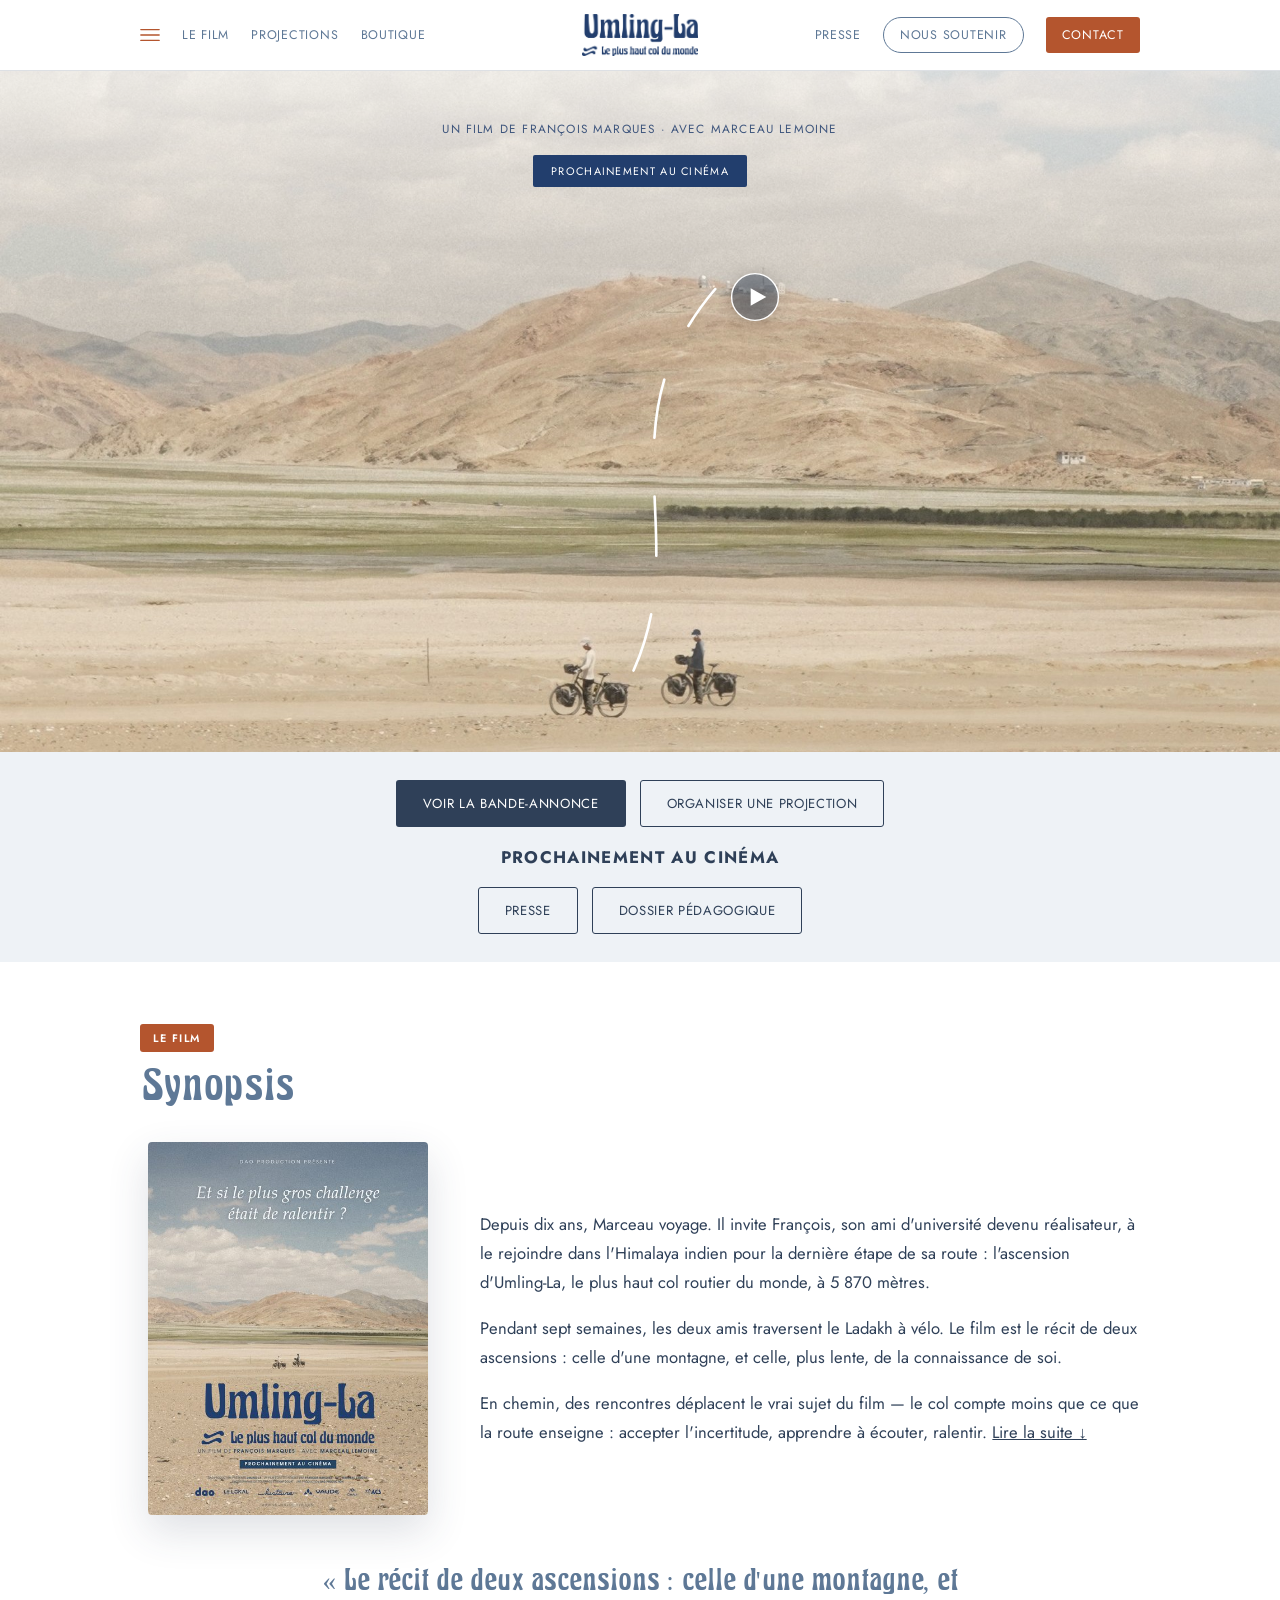
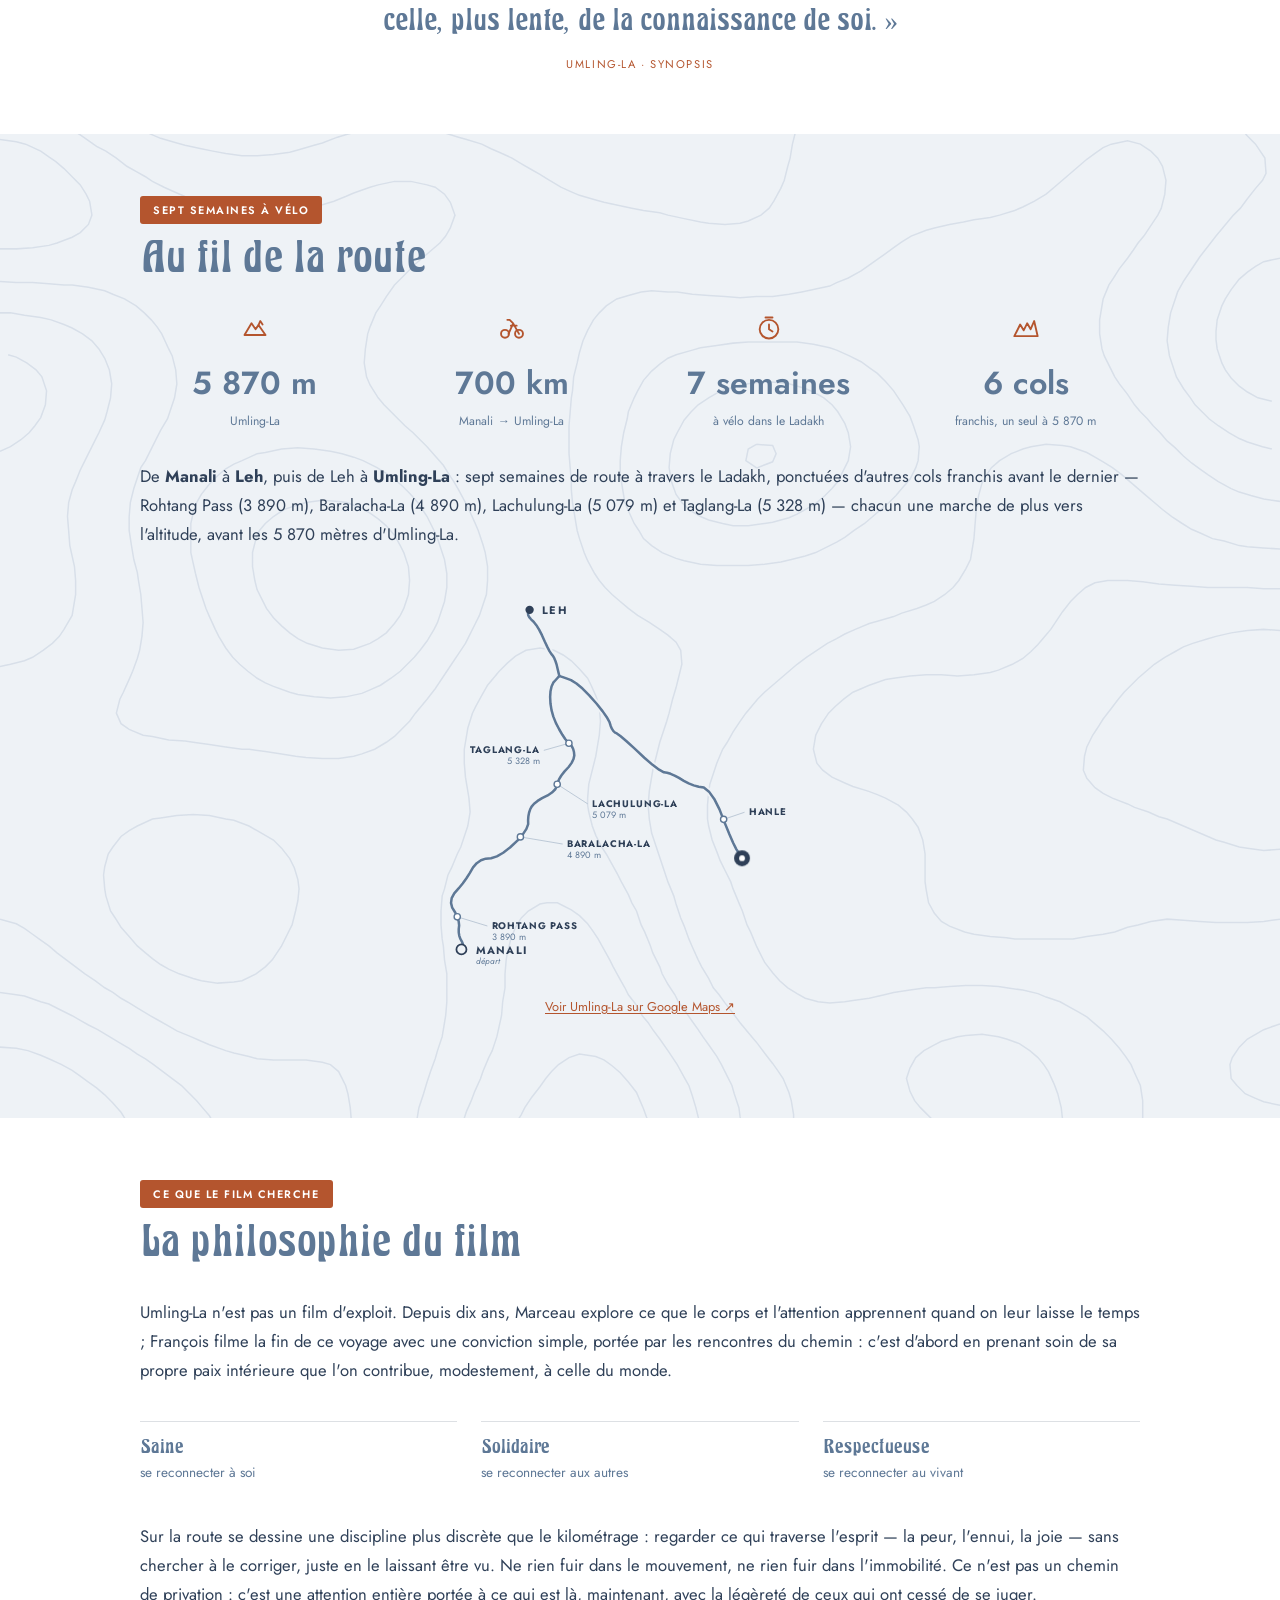
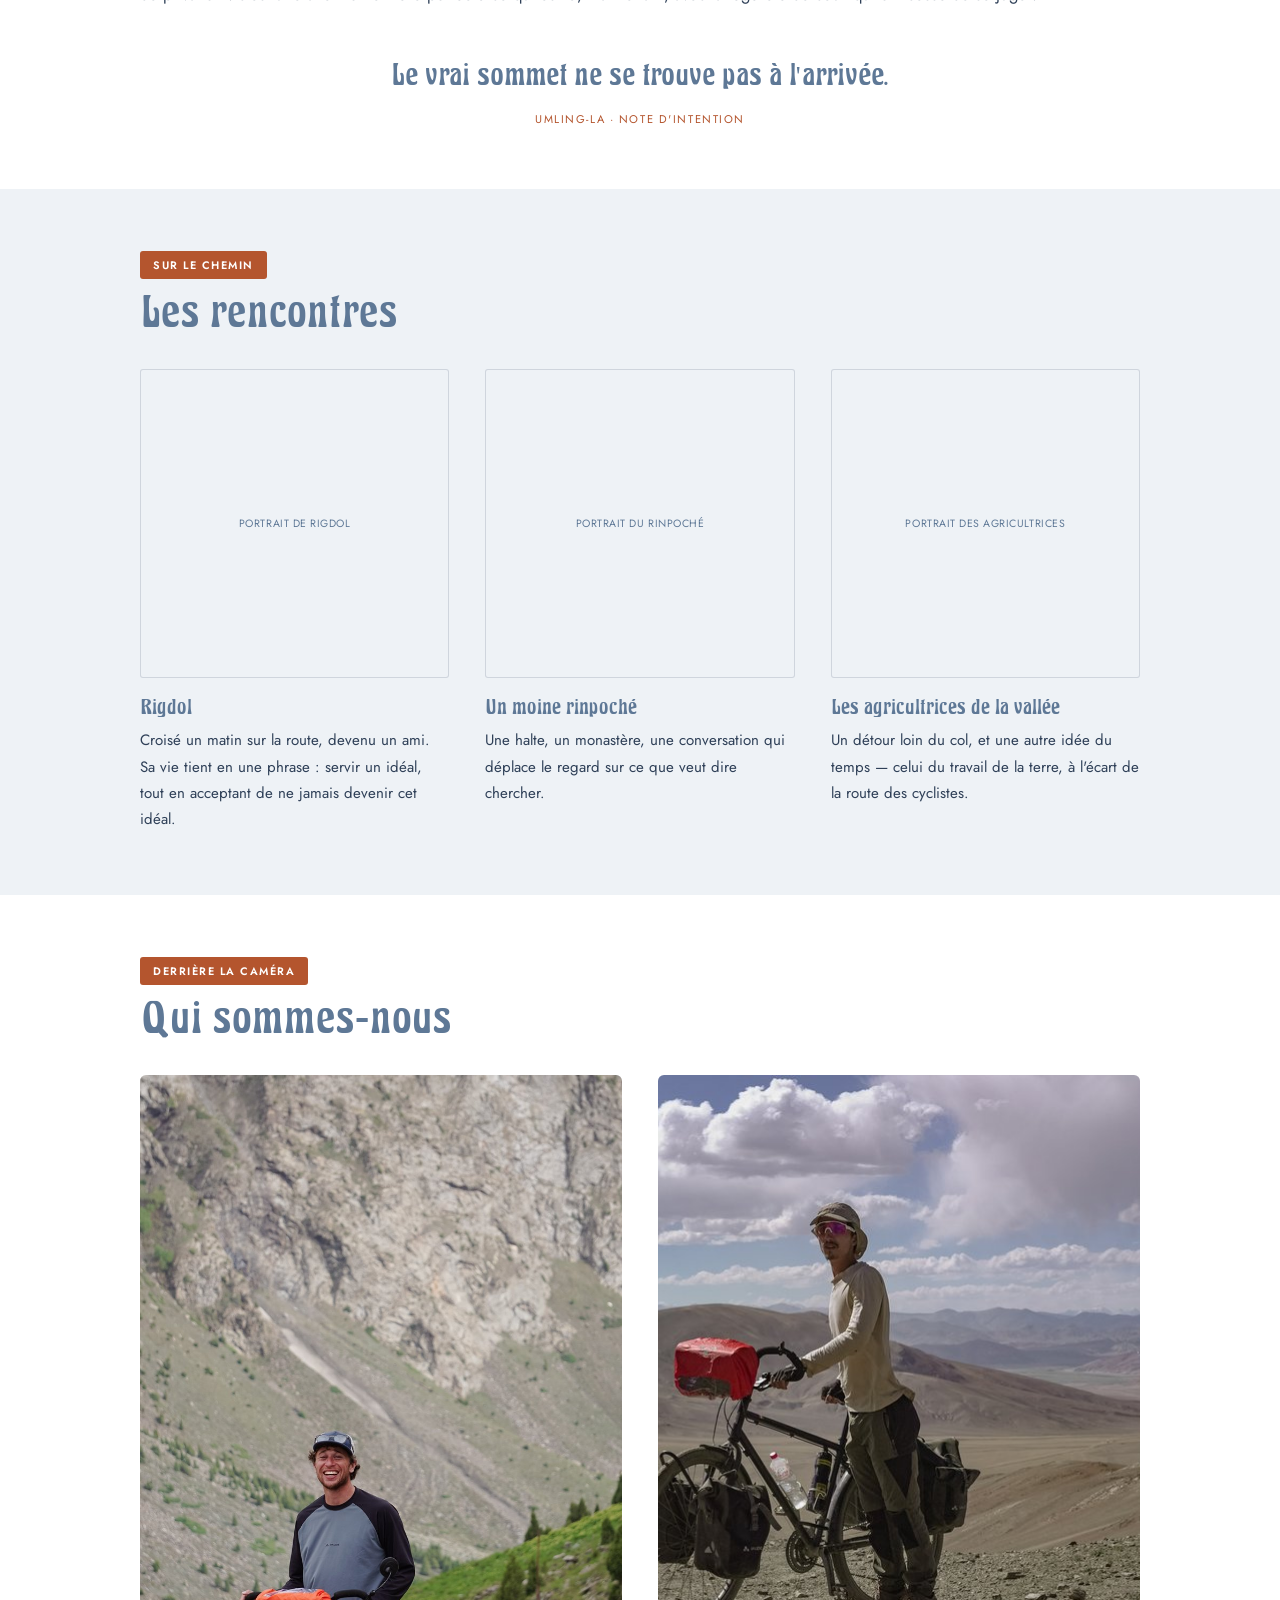
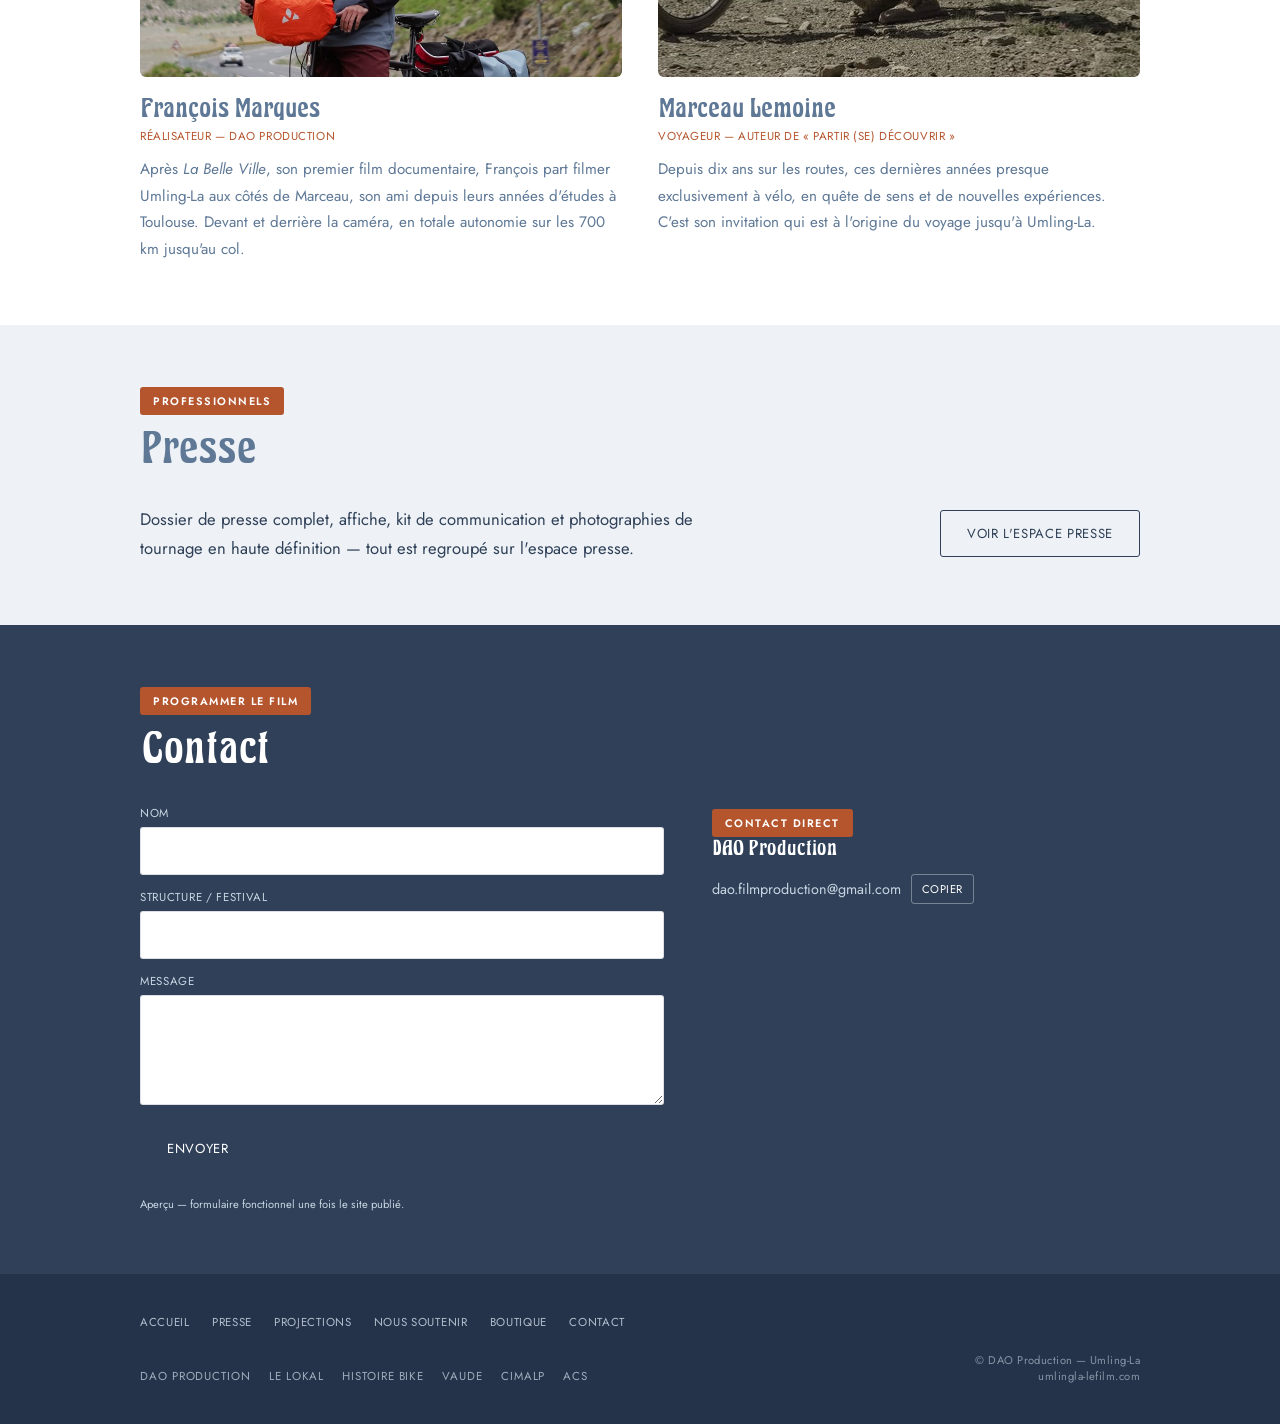
==== commit 05c18c86: "Deplace le trace vers la photo d'accueil : ligne blanche simple sans texte, bouton de lecture qui pu" ====
--- a/index.html
+++ b/index.html
@@ -88,6 +88,16 @@
     <div class="hero-by">Un film de François Marques · avec Marceau Lemoine</div>
     <div class="hero-badge">Prochainement au cinéma</div>
   </div>
+  <div class="hero-trace-layer" aria-hidden="true">
+    <svg class="hero-trace-svg" viewBox="0 0 187.9 100" preserveAspectRatio="none">
+      <path class="hero-trace-line" d="M93,88 C102,68 88,52 105,32"/>
+    </svg>
+    <div class="hero-trace-play-arc">
+      <button class="hero-trace-play" id="heroTracePlayBtn" type="button" aria-label="Voir la bande-annonce">
+        <svg viewBox="0 0 60 60"><circle cx="30" cy="30" r="27" fill="rgba(47,64,88,0.4)" stroke="#fff" stroke-width="1.6"/><path d="M25,20 L43,30 L25,40 Z" fill="#fff"/></svg>
+      </button>
+    </div>
+  </div>
 </div>
 
 <div class="video-modal" id="videoModal" aria-hidden="true">
@@ -157,18 +167,6 @@
   <div class="trace-anime-wrap">
     <div class="trace-map" role="img" aria-label="Tracé animé de l'itinéraire à vélo, de Manali à Umling-La en passant par Leh et les cols Rohtang Pass, Baralacha-La, Lachulung-La et Taglang-La">
       <svg viewBox="20 40 1100 960" xmlns="http://www.w3.org/2000/svg"><path d="M143,921 L143.4,920.4 L144.1,919.1 L145.2,917.2 L146.8,914.8 L147.0,911.3 L146.0,906.9 L143.8,901.6 L140.2,895.4 L137.9,888.4 L136.6,880.8 L136.5,872.5 L137.5,863.5 L136.4,853.9 L133.3,843.6 L128.1,832.8 L120.9,821.2 L118.1,809.8 L119.7,798.2 L125.8,786.8 L136.2,775.2 L146.0,763.3 L155.0,750.9 L163.2,738.1 L170.8,724.9 L179.6,714.8 L189.7,707.8 L201.1,703.9 L213.9,703.1 L227.8,698.4 L242.9,689.8 L259.2,677.2 L276.8,660.8 L289.8,645.9 L298.4,632.8 L302.6,621.4 L302.4,611.6 L303.1,602.6 L304.7,594.2 L307.2,586.5 L310.8,579.5 L316.7,572.6 L325.1,565.9 L335.9,559.2 L349.1,552.8 L359.4,545.9 L366.8,538.6 L371.2,531.0 L372.8,523.0 L376.3,514.4 L381.9,505.1 L389.6,495.2 L399.4,484.8 L406.5,474.9 L411.0,465.6 L412.9,457.0 L412.1,449.0 L410.2,441.8 L407.1,435.4 L402.8,429.9 L397.2,425.1 L391.1,417.8 L384.4,407.8 L377.0,395.1 L369.0,379.9 L362.8,364.4 L358.4,348.8 L355.9,333.0 L355.1,317.0 L356.0,303.4 L358.5,292.1 L362.6,283.2 L368.4,276.8 L372.7,271.9 L375.6,268.6 L377,267 M377,267 L376.4,264.4 L375.1,259.1 L373.2,251.2 L370.8,240.8 L368.0,231.9 L365.0,224.6 L361.8,219.0 L358.2,215.0 L353.9,208.1 L348.6,198.2 L342.5,185.4 L335.5,169.6 L328.7,156.4 L322.1,145.6 L315.6,137.4 L309.4,131.6 L305.1,126.4 L302.7,121.8 L302.2,117.8 L303.8,114.2 L304.9,111.6 L305.6,109.9 L306,109 M377,267 L379.8,268.0 L385.4,270.0 L393.9,273.0 L405.1,277.0 L418.0,285.1 L432.5,297.2 L448.6,313.4 L466.4,333.6 L480.4,351.1 L490.6,365.7 L497.1,377.5 L499.9,386.5 L503.0,393.7 L506.5,399.1 L510.4,402.6 L514.6,404.4 L523.8,411.2 L537.8,423.2 L556.6,440.4 L580.4,462.6 L600.1,479.6 L615.7,491.2 L627.2,497.5 L634.8,498.5 L643.2,501.1 L652.8,505.2 L663.2,510.9 L674.8,518.1 L686.4,524.1 L698.3,528.7 L710.4,532.0 L722.6,534.0 L735.0,543.7 L747.5,561.1 L760.1,586.1 L772.9,618.9 L783.8,645.6 L792.9,666.4 L800.2,681.1 L805.8,689.9 L809.9,696.4 L812.6,700.8 L814,703" fill="none" stroke="#EEF2F6" stroke-width="15" stroke-linecap="round" stroke-linejoin="round"/><style>.ta{stroke-dasharray:815;stroke-dashoffset:815;animation:dr 3s ease-in-out forwards}.tl{stroke-dasharray:179;stroke-dashoffset:179;animation:dr .9s 3s ease-out forwards}.tb{stroke-dasharray:645;stroke-dashoffset:645;animation:dr 2.6s 4s ease-in-out forwards}.pt{opacity:0;animation:ap .5s forwards}@keyframes dr{to{stroke-dashoffset:0}}@keyframes ap{to{opacity:1}}</style><path class="ta" d="M143,921 L143.4,920.4 L144.1,919.1 L145.2,917.2 L146.8,914.8 L147.0,911.3 L146.0,906.9 L143.8,901.6 L140.2,895.4 L137.9,888.4 L136.6,880.8 L136.5,872.5 L137.5,863.5 L136.4,853.9 L133.3,843.6 L128.1,832.8 L120.9,821.2 L118.1,809.8 L119.7,798.2 L125.8,786.8 L136.2,775.2 L146.0,763.3 L155.0,750.9 L163.2,738.1 L170.8,724.9 L179.6,714.8 L189.7,707.8 L201.1,703.9 L213.9,703.1 L227.8,698.4 L242.9,689.8 L259.2,677.2 L276.8,660.8 L289.8,645.9 L298.4,632.8 L302.6,621.4 L302.4,611.6 L303.1,602.6 L304.7,594.2 L307.2,586.5 L310.8,579.5 L316.7,572.6 L325.1,565.9 L335.9,559.2 L349.1,552.8 L359.4,545.9 L366.8,538.6 L371.2,531.0 L372.8,523.0 L376.3,514.4 L381.9,505.1 L389.6,495.2 L399.4,484.8 L406.5,474.9 L411.0,465.6 L412.9,457.0 L412.1,449.0 L410.2,441.8 L407.1,435.4 L402.8,429.9 L397.2,425.1 L391.1,417.8 L384.4,407.8 L377.0,395.1 L369.0,379.9 L362.8,364.4 L358.4,348.8 L355.9,333.0 L355.1,317.0 L356.0,303.4 L358.5,292.1 L362.6,283.2 L368.4,276.8 L372.7,271.9 L375.6,268.6 L377,267" fill="none" stroke="#5E7896" stroke-width="6" stroke-linecap="round" stroke-linejoin="round"/><path class="tl" d="M377,267 L376.4,264.4 L375.1,259.1 L373.2,251.2 L370.8,240.8 L368.0,231.9 L365.0,224.6 L361.8,219.0 L358.2,215.0 L353.9,208.1 L348.6,198.2 L342.5,185.4 L335.5,169.6 L328.7,156.4 L322.1,145.6 L315.6,137.4 L309.4,131.6 L305.1,126.4 L302.7,121.8 L302.2,117.8 L303.8,114.2 L304.9,111.6 L305.6,109.9 L306,109" fill="none" stroke="#5E7896" stroke-width="6" stroke-linecap="round" stroke-linejoin="round"/><path class="tb" d="M377,267 L379.8,268.0 L385.4,270.0 L393.9,273.0 L405.1,277.0 L418.0,285.1 L432.5,297.2 L448.6,313.4 L466.4,333.6 L480.4,351.1 L490.6,365.7 L497.1,377.5 L499.9,386.5 L503.0,393.7 L506.5,399.1 L510.4,402.6 L514.6,404.4 L523.8,411.2 L537.8,423.2 L556.6,440.4 L580.4,462.6 L600.1,479.6 L615.7,491.2 L627.2,497.5 L634.8,498.5 L643.2,501.1 L652.8,505.2 L663.2,510.9 L674.8,518.1 L686.4,524.1 L698.3,528.7 L710.4,532.0 L722.6,534.0 L735.0,543.7 L747.5,561.1 L760.1,586.1 L772.9,618.9 L783.8,645.6 L792.9,666.4 L800.2,681.1 L805.8,689.9 L809.9,696.4 L812.6,700.8 L814,703" fill="none" stroke="#5E7896" stroke-width="6" stroke-linecap="round" stroke-linejoin="round"/><g class="pt" style="animation-delay:0.4s"><path d="M133,843 L205,865" stroke="#9FB0C4" stroke-width="1.5" fill="none"/><text x="215" y="872" font-size="23" font-weight="700" letter-spacing="2" fill="#2F4058" text-anchor="start">ROHTANG PASS</text><text x="215" y="898" font-size="22" fill="#5E7896" text-anchor="start">3 890 m</text><circle cx="133" cy="843" r="7.5" fill="#fff" stroke="#5E7896" stroke-width="3.3"/></g><g class="pt" style="animation-delay:1.4s"><path d="M284,652 L385,669" stroke="#9FB0C4" stroke-width="1.5" fill="none"/><text x="395" y="676" font-size="23" font-weight="700" letter-spacing="2" fill="#2F4058" text-anchor="start">BARALACHA-LA</text><text x="395" y="702" font-size="22" fill="#5E7896" text-anchor="start">4 890 m</text><circle cx="284" cy="652" r="7.5" fill="#fff" stroke="#5E7896" stroke-width="3.3"/></g><g class="pt" style="animation-delay:2.0s"><path d="M372,526 L445,573" stroke="#9FB0C4" stroke-width="1.5" fill="none"/><text x="455" y="580" font-size="23" font-weight="700" letter-spacing="2" fill="#2F4058" text-anchor="start">LACHULUNG-LA</text><text x="455" y="606" font-size="22" fill="#5E7896" text-anchor="start">5 079 m</text><circle cx="372" cy="526" r="7.5" fill="#fff" stroke="#5E7896" stroke-width="3.3"/></g><g class="pt" style="animation-delay:2.4s"><path d="M400,428 L340,445" stroke="#9FB0C4" stroke-width="1.5" fill="none"/><text x="330" y="452" font-size="23" font-weight="700" letter-spacing="2" fill="#2F4058" text-anchor="end">TAGLANG-LA</text><text x="330" y="478" font-size="22" fill="#5E7896" text-anchor="end">5 328 m</text><circle cx="400" cy="428" r="7.5" fill="#fff" stroke="#5E7896" stroke-width="3.3"/></g><g class="pt" style="animation-delay:6.0s"><path d="M770,610 L820,593" stroke="#9FB0C4" stroke-width="1.5" fill="none"/><text x="830" y="600" font-size="23" font-weight="700" letter-spacing="2" fill="#2F4058" text-anchor="start">HANLE</text><circle cx="770" cy="610" r="7.5" fill="#fff" stroke="#5E7896" stroke-width="3.3"/></g><g class="pt" style="animation-delay:0s"><circle cx="143" cy="921" r="12" fill="#EEF2F6" stroke="#2F4058" stroke-width="4.2"/><text x="177" y="931" font-size="26" font-weight="700" letter-spacing="3" fill="#2F4058">MANALI</text><text x="177" y="957" font-size="20" font-style="italic" fill="#5E7896">départ</text></g><g class="pt" style="animation-delay:3.9s"><circle cx="306" cy="109" r="10" fill="#2F4058"/><text x="336" y="118" font-size="26" font-weight="700" letter-spacing="3" fill="#2F4058">LEH</text></g><g class="pt" style="animation-delay:6.6s"><circle cx="814" cy="703" r="19" fill="#2F4058" class="arr"/><circle cx="814" cy="703" r="7" fill="#fff"/></g></svg>
-      <button class="trace-play-btn" id="tracePlayBtn" type="button" aria-label="Voir la bande-annonce">
-        <svg class="trace-play-spin" viewBox="0 0 200 200" aria-hidden="true">
-          <defs><path id="tracePlayCirclePath" d="M100,100 m-84,0 a84,84 0 1,1 168,0 a84,84 0 1,1 -168,0"/></defs>
-          <text font-family="Jost, sans-serif" font-size="14" font-weight="600" letter-spacing="3" fill="#fff">
-            <textPath href="#tracePlayCirclePath" startOffset="0%">VOIR LA BANDE-ANNONCE　·　VOIR LA BANDE-ANNONCE　·　</textPath>
-          </text>
-        </svg>
-        <svg class="trace-play-icon" viewBox="0 0 60 60" aria-hidden="true">
-          <circle cx="30" cy="30" r="27" fill="#2F4058" stroke="#fff" stroke-width="1.3"/>
-          <path d="M25,20 L42,30 L25,40 Z" fill="#fff"/>
-        </svg>
-      </button>
     </div>
     <a class="map-link" href="https://www.google.com/maps/place/Umling+La/@32.7815,78.7403,10z" target="_blank" rel="noopener">Voir Umling-La sur Google Maps ↗</a>
   </div>
@@ -356,8 +354,8 @@
     videoFrame.innerHTML = '';
     document.body.style.overflow = '';
   }
-  const tracePlayBtn = document.getElementById('tracePlayBtn');
-  if(tracePlayBtn) tracePlayBtn.addEventListener('click', openTrailer);
+  const heroTracePlayBtn = document.getElementById('heroTracePlayBtn');
+  if(heroTracePlayBtn) heroTracePlayBtn.addEventListener('click', openTrailer);
   const ctaTrailerBtn = document.getElementById('ctaTrailerBtn');
   if(ctaTrailerBtn) ctaTrailerBtn.addEventListener('click', openTrailer);
   document.querySelectorAll('[data-video-close]').forEach(el=>el.addEventListener('click', closeTrailer));
--- a/styles.css
+++ b/styles.css
@@ -212,21 +212,39 @@
 .trace-anime-wrap{ display:flex; flex-direction:column; align-items:center; padding: 32px 20px 40px; }
 .trace-map{ position:relative; width:100%; max-width:460px; aspect-ratio: 1100/960; }
 .trace-map svg:first-child{ display:block; width:100%; height:100%; }
-.trace-play-btn{
-  position:absolute; left:72.18%; top:69.06%; transform:translate(-50%,-50%);
-  width:96px; height:96px; background:transparent; border:none; padding:0; margin:0;
-  cursor:pointer; display:flex; align-items:center; justify-content:center;
-  opacity:0; animation: trace-play-reveal 0.6s ease 7.3s forwards;
-}
-@keyframes trace-play-reveal{ to{ opacity:1; } }
-.trace-play-spin{ position:absolute; inset:0; width:100%; height:100%; animation: trace-play-spin 18s linear infinite; }
-@keyframes trace-play-spin{ to{ transform:rotate(360deg); } }
-.trace-play-icon{ position:absolute; width:34px; height:34px; left:50%; top:50%; transform:translate(-50%,-50%); filter: drop-shadow(0 2px 8px rgba(0,0,0,0.3)); }
-.trace-play-btn:hover .trace-play-icon circle{ fill: var(--warm); }
+.map-link{ margin-top:14px; font-family:"Jost", sans-serif; font-size:0.8rem; color: var(--warm); text-decoration:underline; text-underline-offset:2px; }
+
+.hero-trace-layer{ position:absolute; inset:0; z-index:3; pointer-events:none; }
+.hero-trace-svg{ width:100%; height:100%; display:block; }
+.hero-trace-line{
+  fill:none; stroke:#fff; stroke-width:2.6; stroke-linecap:round; stroke-linejoin:round;
+  stroke-dasharray:59; stroke-dashoffset:59; animation: hero-trace-draw 2.4s ease-in-out 0.8s forwards;
+  filter: drop-shadow(0 1px 4px rgba(0,0,0,0.5));
+  vector-effect: non-scaling-stroke;
+}
+@keyframes hero-trace-draw{ to{ stroke-dashoffset:0; } }
+.hero-trace-play-arc{
+  position:absolute; left:56%; top:32%; width:0; height:0; pointer-events:auto;
+  opacity:0; animation: hero-play-arc-in 0.9s cubic-bezier(.2,.8,.3,1.25) 3.1s forwards;
+}
+@keyframes hero-play-arc-in{
+  0%{ opacity:0; transform: translate(6px,20px) scale(0.4); }
+  60%{ opacity:1; transform: translate(20px,2px) scale(1.1); }
+  100%{ opacity:1; transform: translate(18px,8px) scale(1); }
+}
+.hero-trace-play{
+  position:absolute; left:0; top:0; width:52px; height:52px; margin:-26px 0 0 -6px;
+  background:transparent; border:none; padding:0; cursor:pointer;
+  animation: hero-play-pulse 2.2s ease-in-out 4s infinite;
+}
+.hero-trace-play svg{ width:100%; height:100%; filter: drop-shadow(0 2px 8px rgba(0,0,0,0.35)); }
+@keyframes hero-play-pulse{ 0%,100%{ transform:scale(1); } 50%{ transform:scale(1.12); } }
+.hero-trace-play:hover svg circle{ fill: rgba(180,85,46,0.55); }
 @media (prefers-reduced-motion: reduce){
-  .trace-play-spin{ animation:none; }
-}
-.map-link{ margin-top:14px; font-family:"Jost", sans-serif; font-size:0.8rem; color: var(--warm); text-decoration:underline; text-underline-offset:2px; }
+  .hero-trace-line{ animation:none; stroke-dashoffset:0; }
+  .hero-trace-play-arc{ animation:none; opacity:1; transform:translate(18px,8px) scale(1); }
+  .hero-trace-play{ animation:none; }
+}
 
 .meet-grid{ display:grid; grid-template-columns: repeat(3,1fr); gap: 36px; }
 .meet-mark{
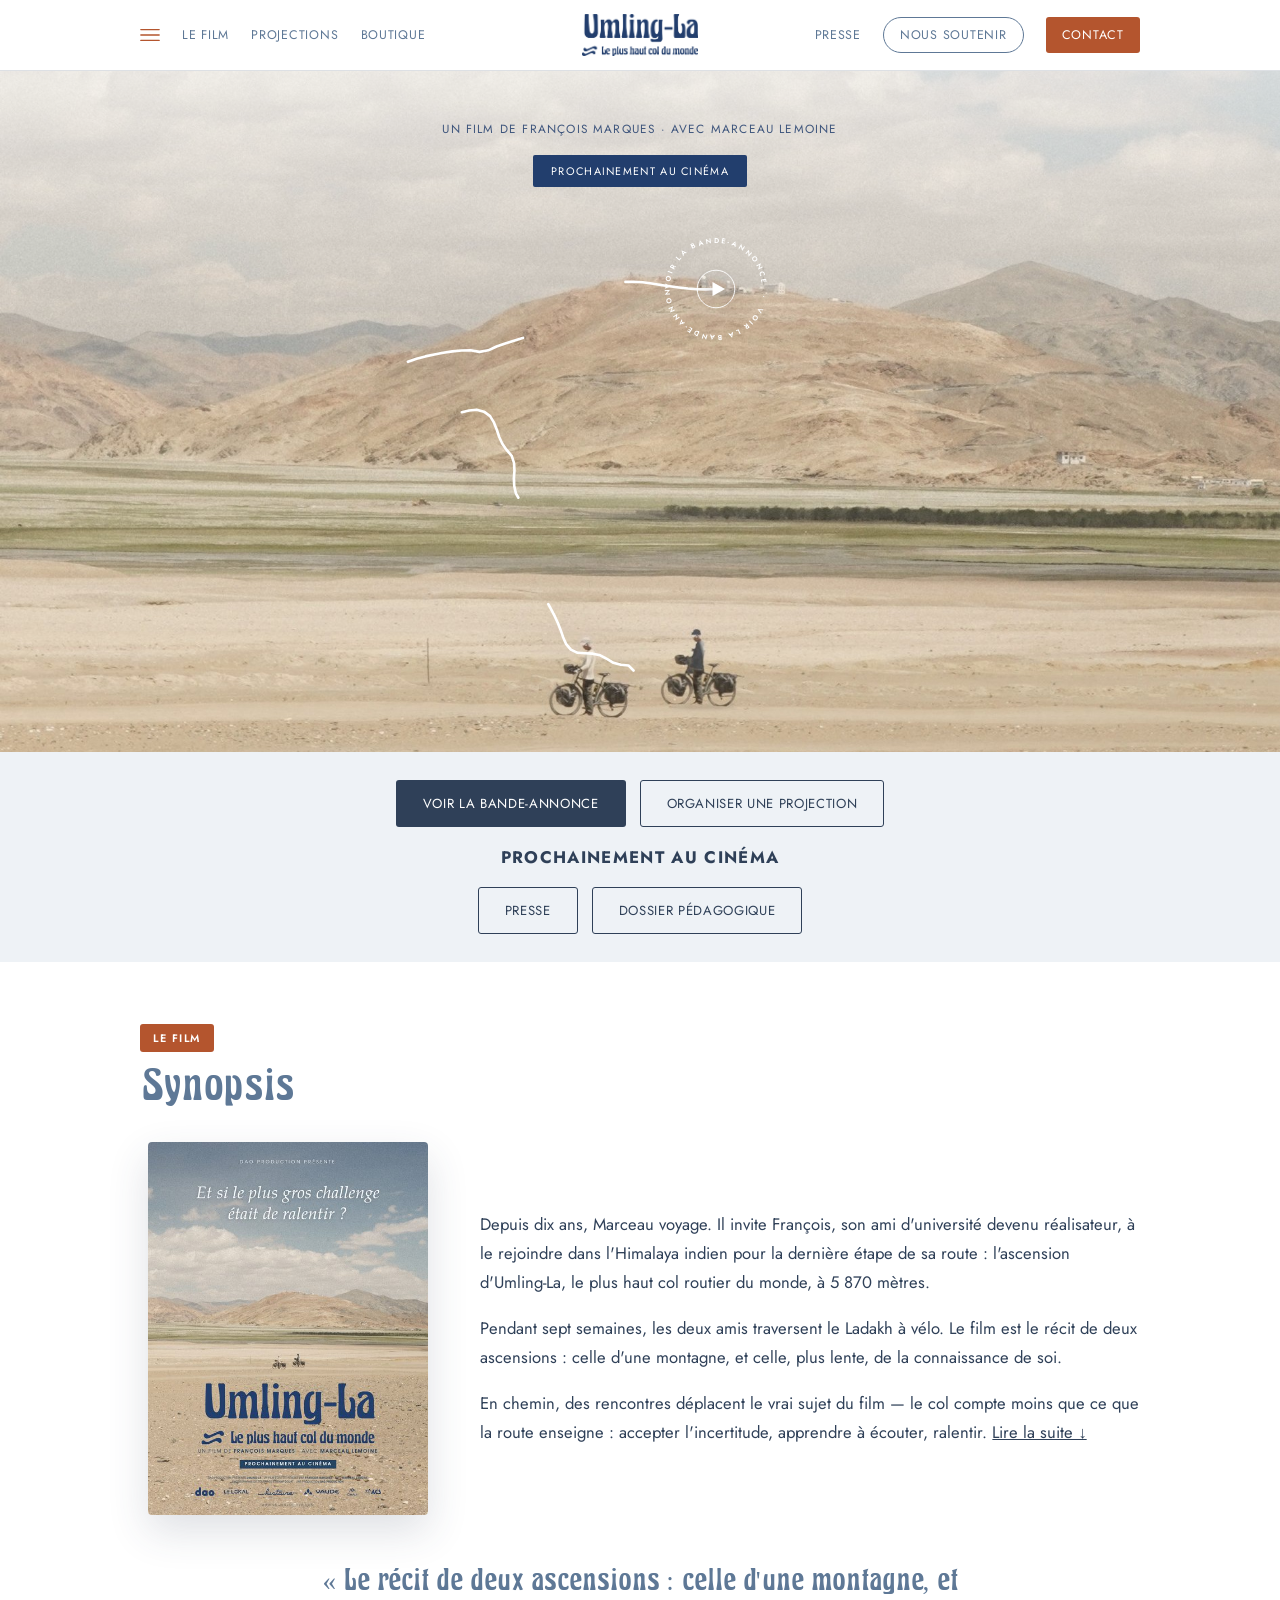
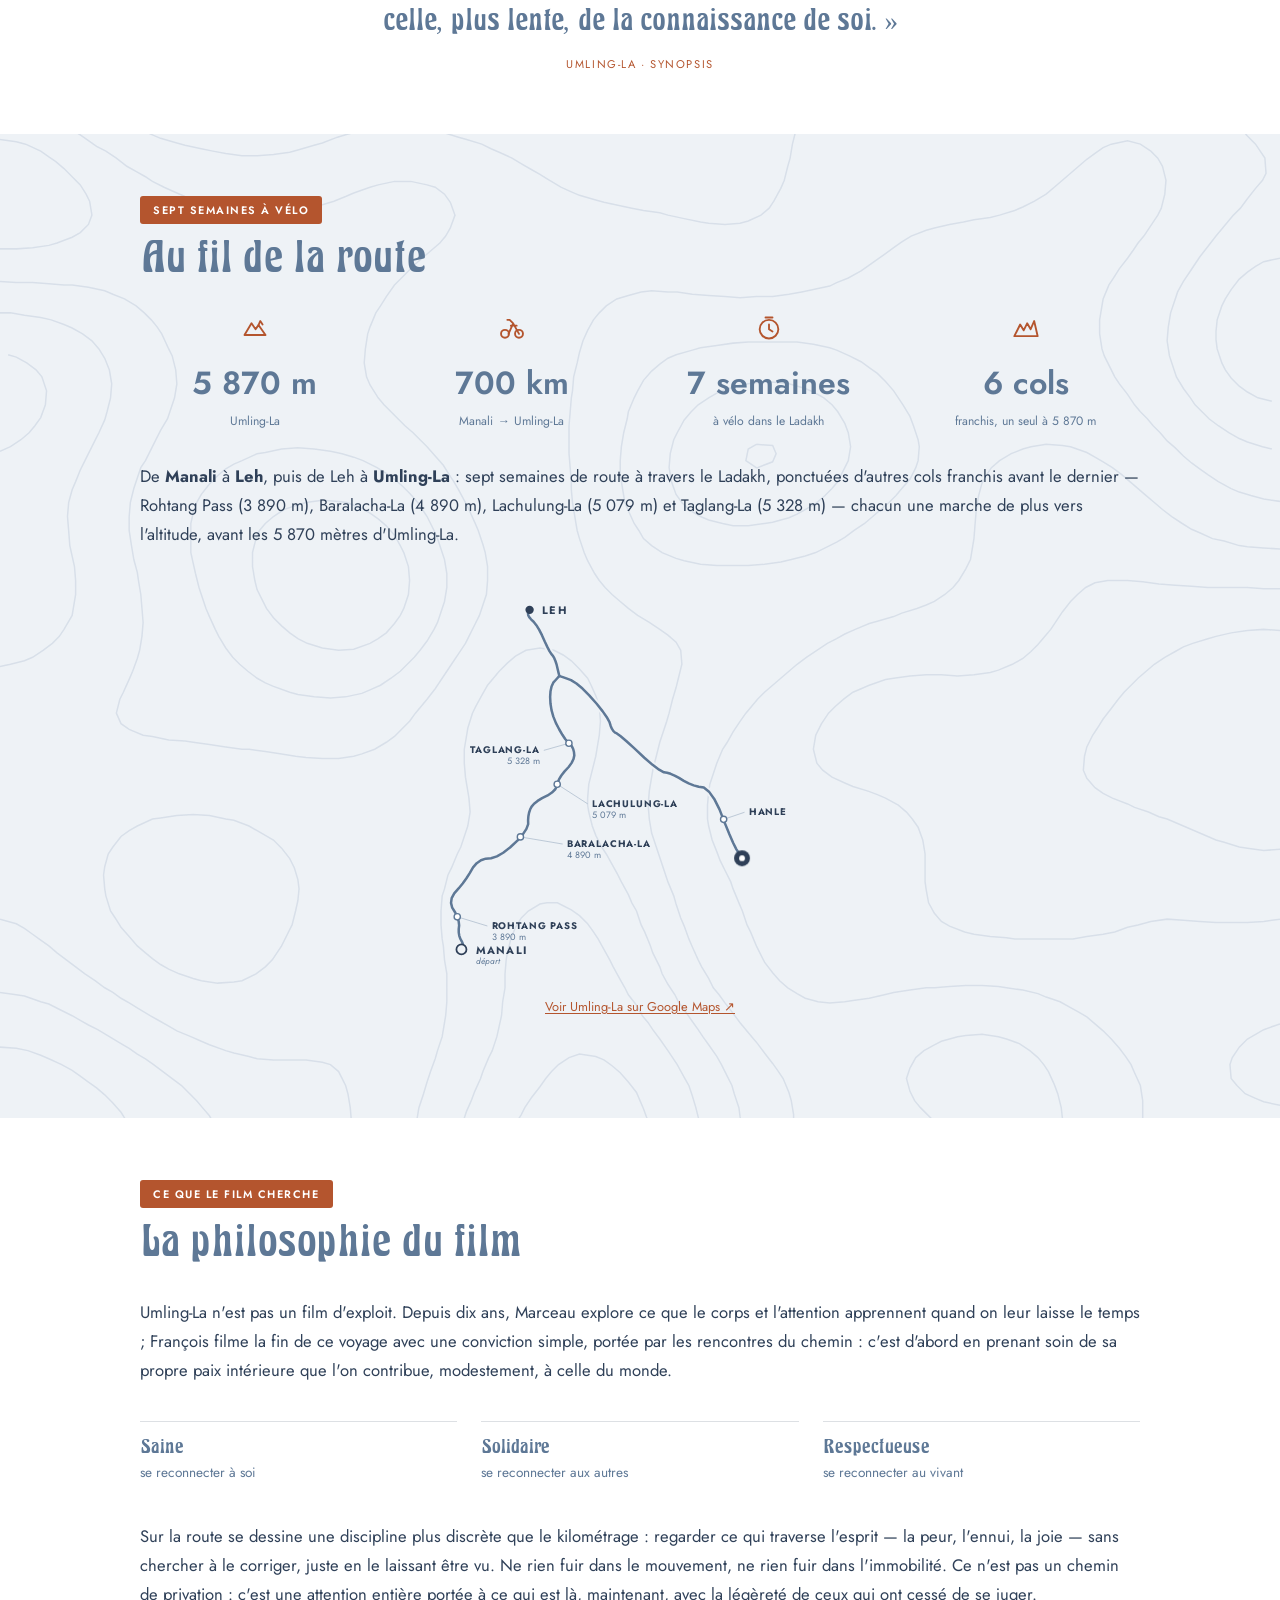
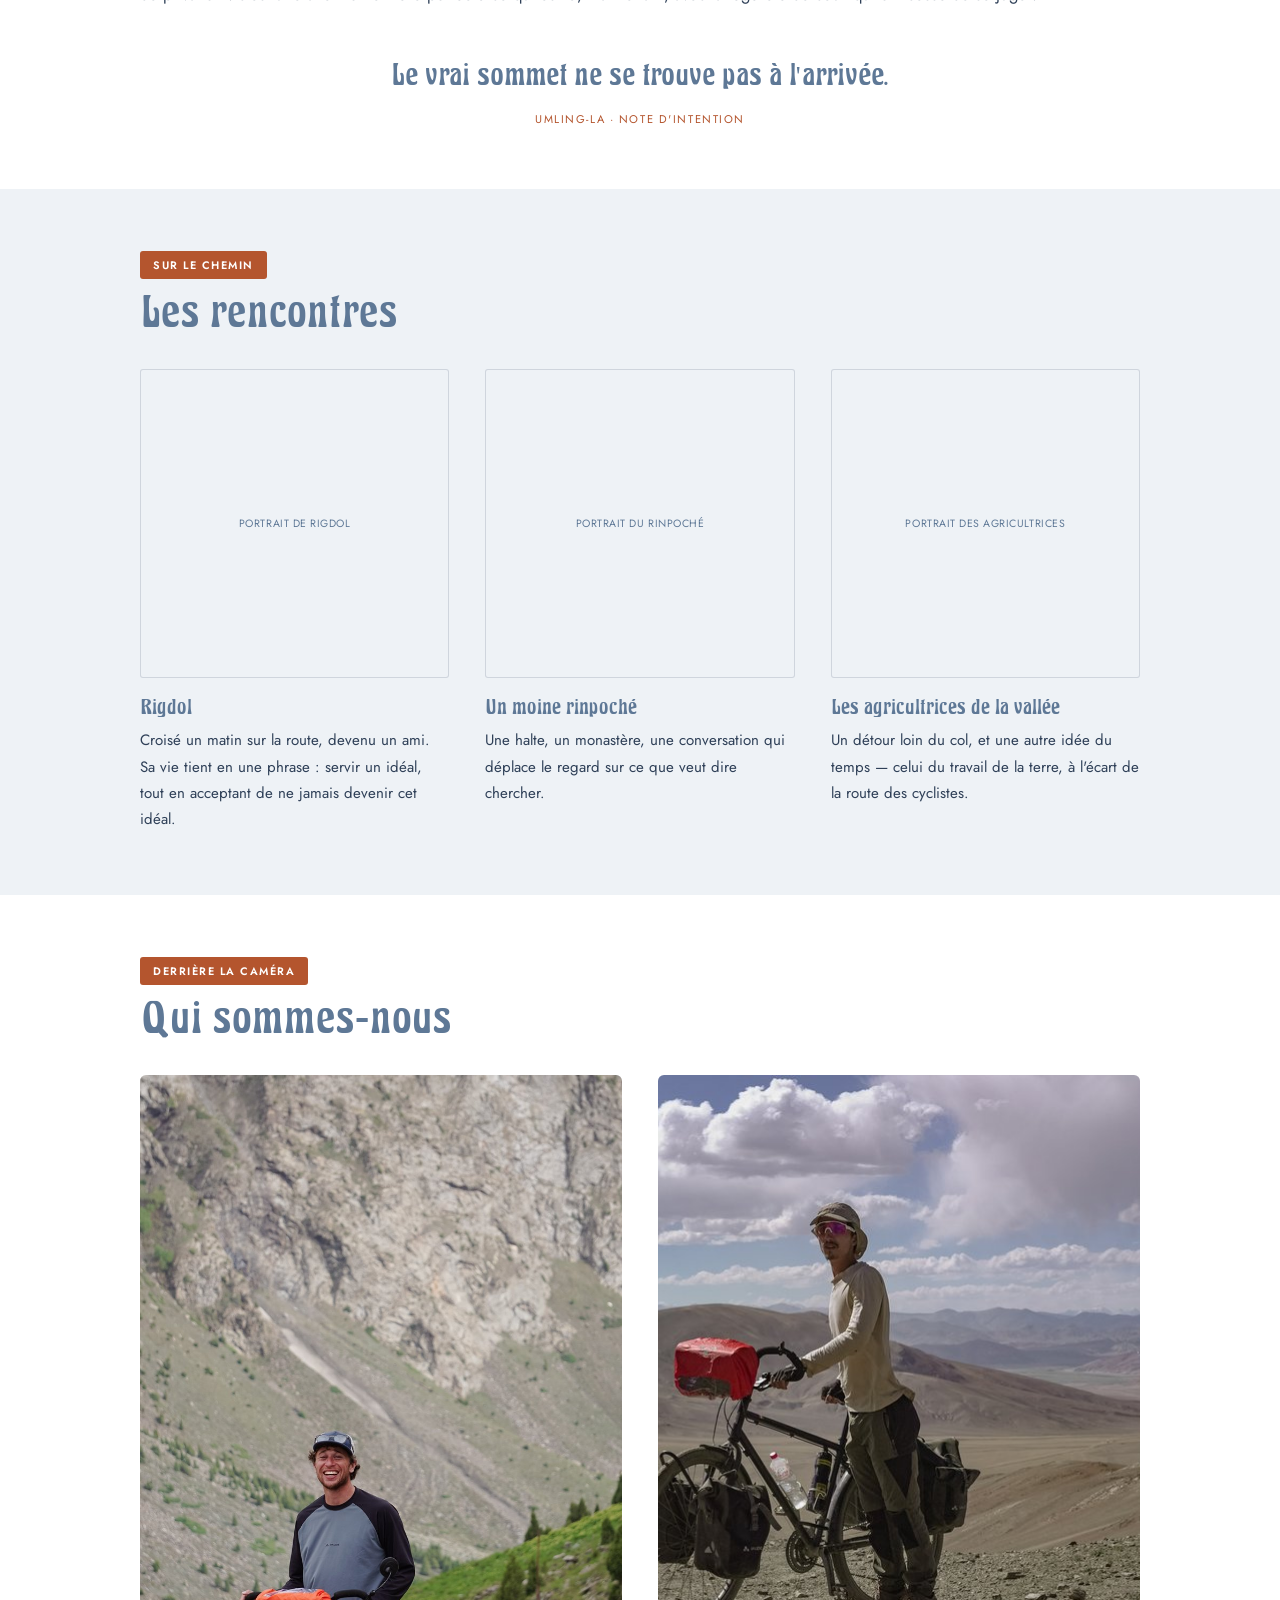
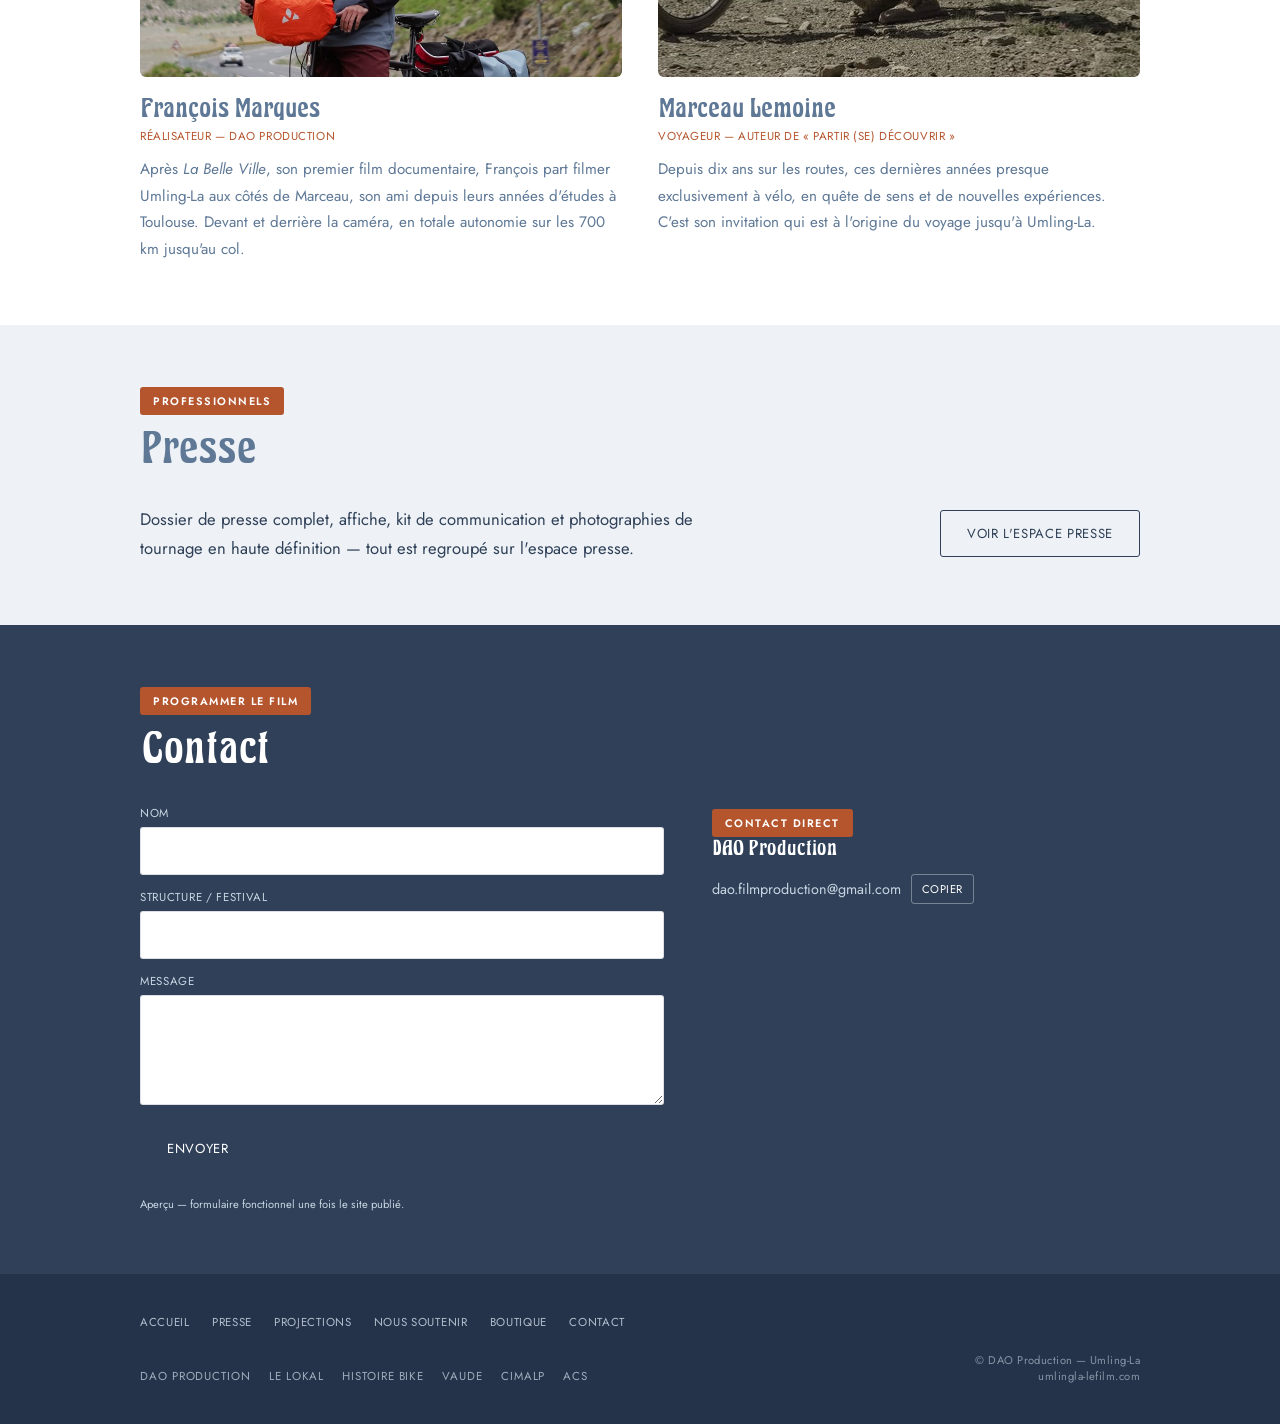
==== commit 07c93fd1: "Trace reel (forme du vrai trajet Manali vers Umling-La) sur la photo d'accueil, bouton tournant comm" ====
--- a/index.html
+++ b/index.html
@@ -90,11 +90,20 @@
   </div>
   <div class="hero-trace-layer" aria-hidden="true">
     <svg class="hero-trace-svg" viewBox="0 0 187.9 100" preserveAspectRatio="none">
-      <path class="hero-trace-line" d="M93,88 C102,68 88,52 105,32"/>
+      <path class="hero-trace-line" d="M93.00,88.00 L92.25,87.25 L91.13,87.15 L90.06,86.86 L89.09,86.30 L88.11,85.77 L87.02,85.52 L85.90,85.47 L84.79,85.40 L83.80,84.93 L83.08,84.08 L82.65,83.06 L82.28,82.00 L81.86,80.96 L81.39,79.94 L80.87,78.95 L80.33,77.97 L80.00,76.90 L79.98,75.79 L80.30,74.72 L80.68,73.68 L80.82,72.57 L80.81,71.45 L80.66,70.34 L80.45,69.24 L80.20,68.14 L79.85,67.08 L79.43,66.04 L78.86,65.08 L78.03,64.36 L77.09,63.74 L76.29,62.96 L75.73,62.00 L75.49,60.91 L75.44,59.79 L75.52,58.67 L75.46,57.55 L75.12,56.49 L74.40,55.65 L73.76,54.74 L73.28,53.72 L72.93,52.66 L72.52,51.62 L71.94,50.66 L71.05,50.00 L69.97,49.71 L68.87,49.84 L67.78,50.09 L66.66,50.16 L65.54,50.16 L64.42,50.11 L63.31,49.97 L62.21,49.74 L61.14,49.41 L60.11,48.98 L59.12,48.46 L58.20,47.82 L57.42,47.01 L56.95,46.01 L56.59,44.95 L57.61,44.08 L58.67,43.26 L59.88,42.68 L61.14,42.23 L62.44,41.89 L63.75,41.61 L65.07,41.35 L66.40,41.15 L67.73,41.02 L69.07,41.00 L70.39,41.23 L71.68,41.00 L72.89,40.44 L74.16,39.99 L75.44,39.59 L76.72,39.20 L78.00,38.81 L79.28,38.39 L80.55,37.95 L81.78,37.42 L82.95,36.76 L83.86,35.79 L84.96,35.02 L86.13,34.37 L87.27,33.66 L88.29,32.79 L89.20,31.80 L90.34,31.17 L91.66,30.96 L93.00,30.93 L94.34,31.01 L95.67,31.19 L96.99,31.40 L98.32,31.59 L99.65,31.77 L100.98,31.93 L102.32,32.04 L103.66,32.05 L105.00,32.00"/>
     </svg>
-    <div class="hero-trace-play-arc">
+    <div class="hero-trace-play-wrap" style="left:55.9%;top:32%;">
       <button class="hero-trace-play" id="heroTracePlayBtn" type="button" aria-label="Voir la bande-annonce">
-        <svg viewBox="0 0 60 60"><circle cx="30" cy="30" r="27" fill="rgba(47,64,88,0.4)" stroke="#fff" stroke-width="1.6"/><path d="M25,20 L43,30 L25,40 Z" fill="#fff"/></svg>
+        <svg class="hero-trace-play-spin" viewBox="0 0 200 200" aria-hidden="true">
+          <defs><path id="heroPlayCirclePath" d="M100,100 m-84,0 a84,84 0 1,1 168,0 a84,84 0 1,1 -168,0"/></defs>
+          <text font-family="Jost, sans-serif" font-size="13" font-weight="600" letter-spacing="4" fill="#fff">
+            <textPath href="#heroPlayCirclePath" startOffset="0%">VOIR LA BANDE-ANNONCE　·　VOIR LA BANDE-ANNONCE　·　</textPath>
+          </text>
+        </svg>
+        <svg class="hero-trace-play-icon" viewBox="0 0 60 60" aria-hidden="true">
+          <circle cx="30" cy="30" r="27" fill="none" stroke="#fff" stroke-width="1.3"/>
+          <path d="M25,20 L43,30 L25,40 Z" fill="#fff"/>
+        </svg>
       </button>
     </div>
   </div>
--- a/styles.css
+++ b/styles.css
@@ -218,32 +218,27 @@
 .hero-trace-svg{ width:100%; height:100%; display:block; }
 .hero-trace-line{
   fill:none; stroke:#fff; stroke-width:2.6; stroke-linecap:round; stroke-linejoin:round;
-  stroke-dasharray:59; stroke-dashoffset:59; animation: hero-trace-draw 2.4s ease-in-out 0.8s forwards;
+  stroke-dasharray:119; stroke-dashoffset:119; animation: hero-trace-draw 2.6s ease-in-out 0.8s forwards;
   filter: drop-shadow(0 1px 4px rgba(0,0,0,0.5));
   vector-effect: non-scaling-stroke;
 }
 @keyframes hero-trace-draw{ to{ stroke-dashoffset:0; } }
-.hero-trace-play-arc{
-  position:absolute; left:56%; top:32%; width:0; height:0; pointer-events:auto;
-  opacity:0; animation: hero-play-arc-in 0.9s cubic-bezier(.2,.8,.3,1.25) 3.1s forwards;
-}
-@keyframes hero-play-arc-in{
-  0%{ opacity:0; transform: translate(6px,20px) scale(0.4); }
-  60%{ opacity:1; transform: translate(20px,2px) scale(1.1); }
-  100%{ opacity:1; transform: translate(18px,8px) scale(1); }
-}
+.hero-trace-play-wrap{
+  position:absolute; transform:translate(-50%,-50%); width:110px; height:110px; pointer-events:auto;
+  opacity:0; animation: hero-play-fade-in 0.6s ease 3.4s forwards;
+}
+@keyframes hero-play-fade-in{ to{ opacity:1; } }
 .hero-trace-play{
-  position:absolute; left:0; top:0; width:52px; height:52px; margin:-26px 0 0 -6px;
-  background:transparent; border:none; padding:0; cursor:pointer;
-  animation: hero-play-pulse 2.2s ease-in-out 4s infinite;
-}
-.hero-trace-play svg{ width:100%; height:100%; filter: drop-shadow(0 2px 8px rgba(0,0,0,0.35)); }
-@keyframes hero-play-pulse{ 0%,100%{ transform:scale(1); } 50%{ transform:scale(1.12); } }
-.hero-trace-play:hover svg circle{ fill: rgba(180,85,46,0.55); }
+  position:relative; width:100%; height:100%; background:transparent; border:none; padding:0; cursor:pointer;
+}
+.hero-trace-play-spin{ position:absolute; inset:0; width:100%; height:100%; animation: hero-play-spin 16s linear infinite; }
+@keyframes hero-play-spin{ to{ transform:rotate(360deg); } }
+.hero-trace-play-icon{ position:absolute; width:38%; height:38%; left:50%; top:50%; transform:translate(-50%,-50%); filter: drop-shadow(0 2px 8px rgba(0,0,0,0.35)); }
+.hero-trace-play:hover .hero-trace-play-icon circle{ fill: rgba(180,85,46,0.55); }
 @media (prefers-reduced-motion: reduce){
   .hero-trace-line{ animation:none; stroke-dashoffset:0; }
-  .hero-trace-play-arc{ animation:none; opacity:1; transform:translate(18px,8px) scale(1); }
-  .hero-trace-play{ animation:none; }
+  .hero-trace-play-wrap{ animation:none; opacity:1; }
+  .hero-trace-play-spin{ animation:none; }
 }
 
 .meet-grid{ display:grid; grid-template-columns: repeat(3,1fr); gap: 36px; }
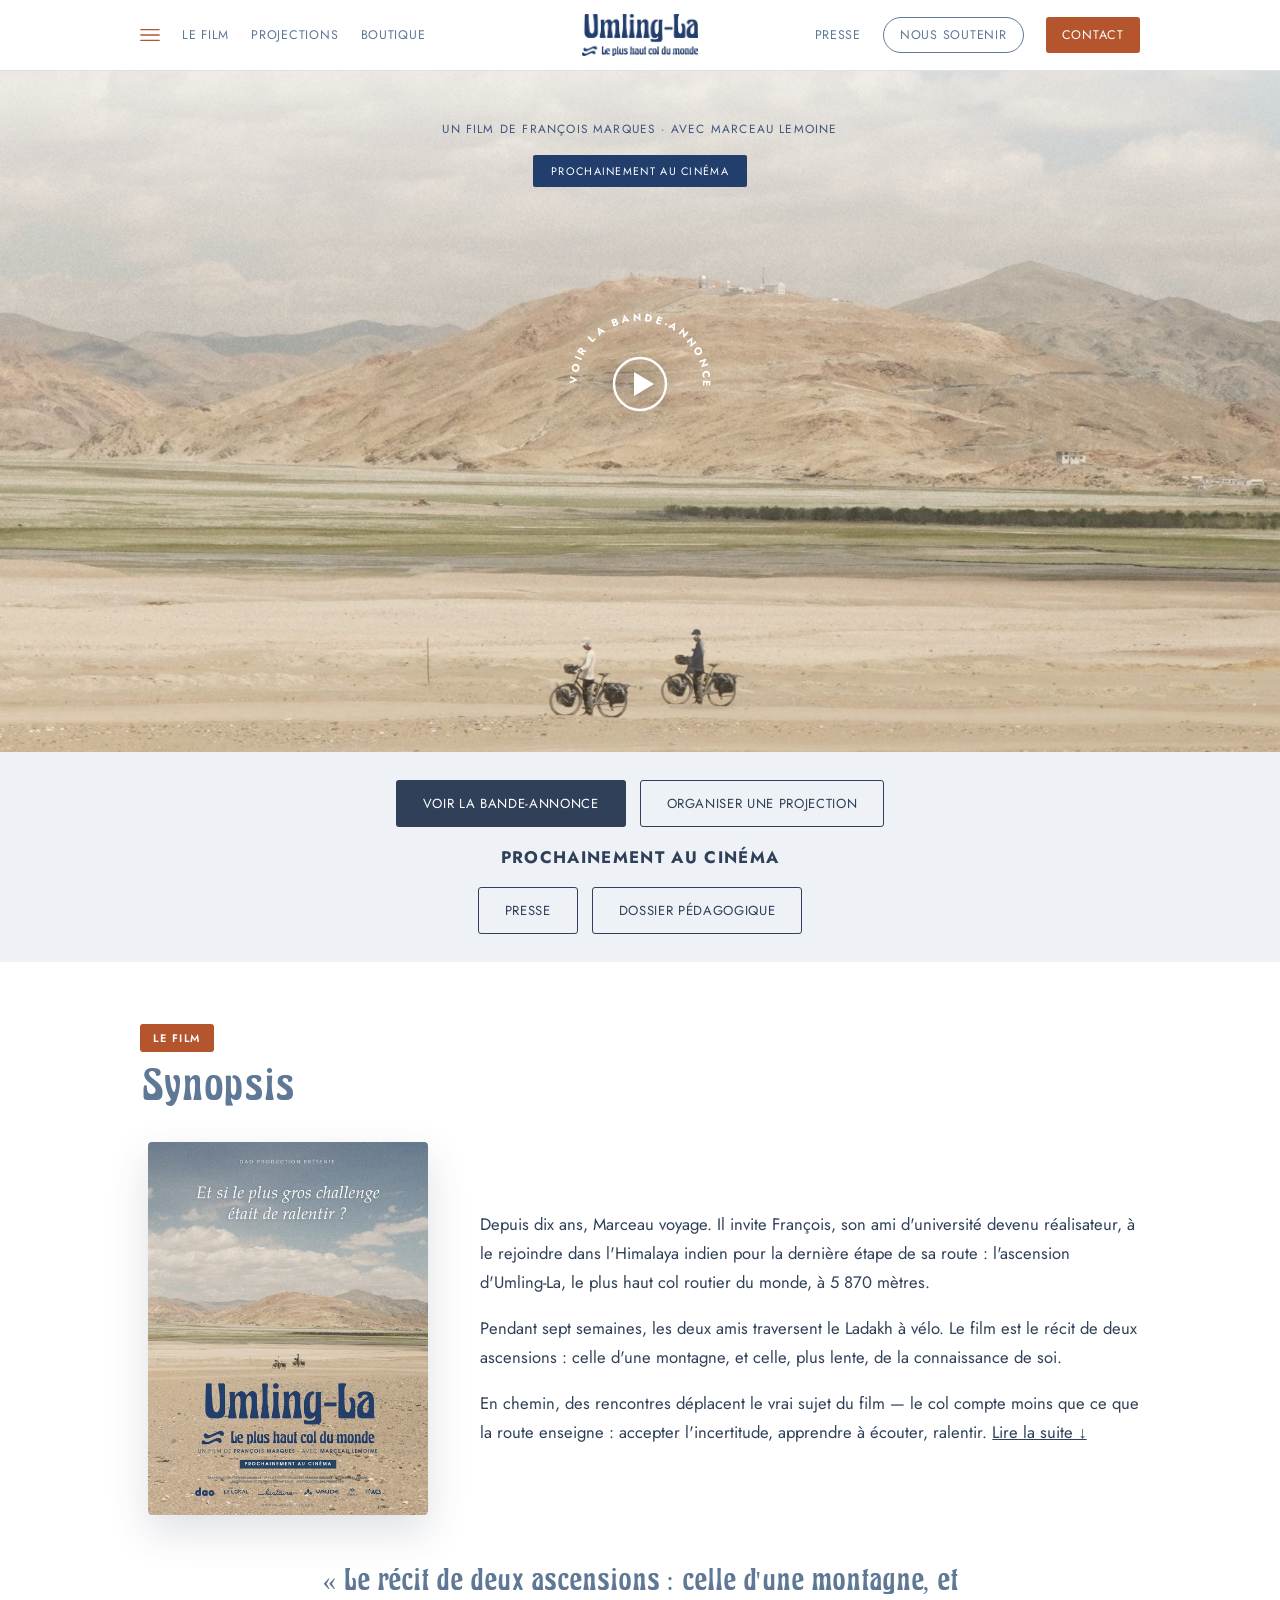
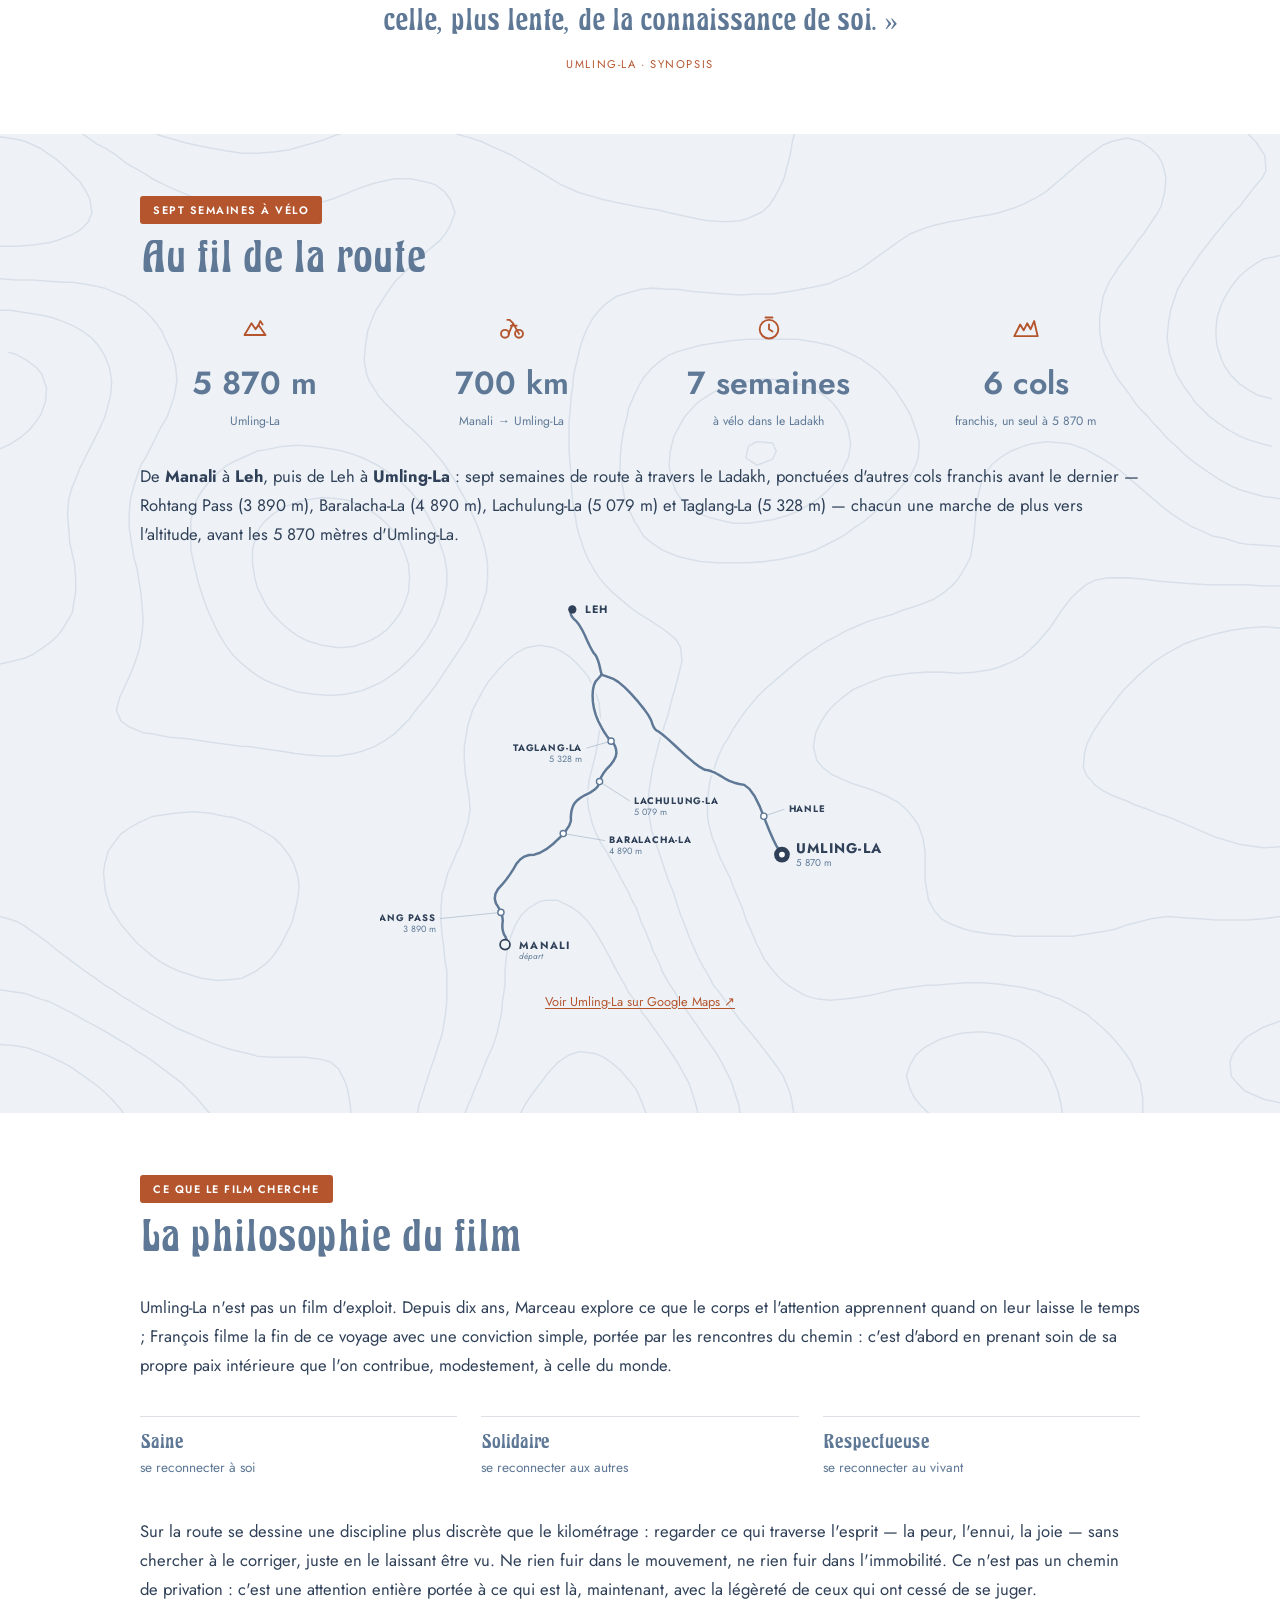
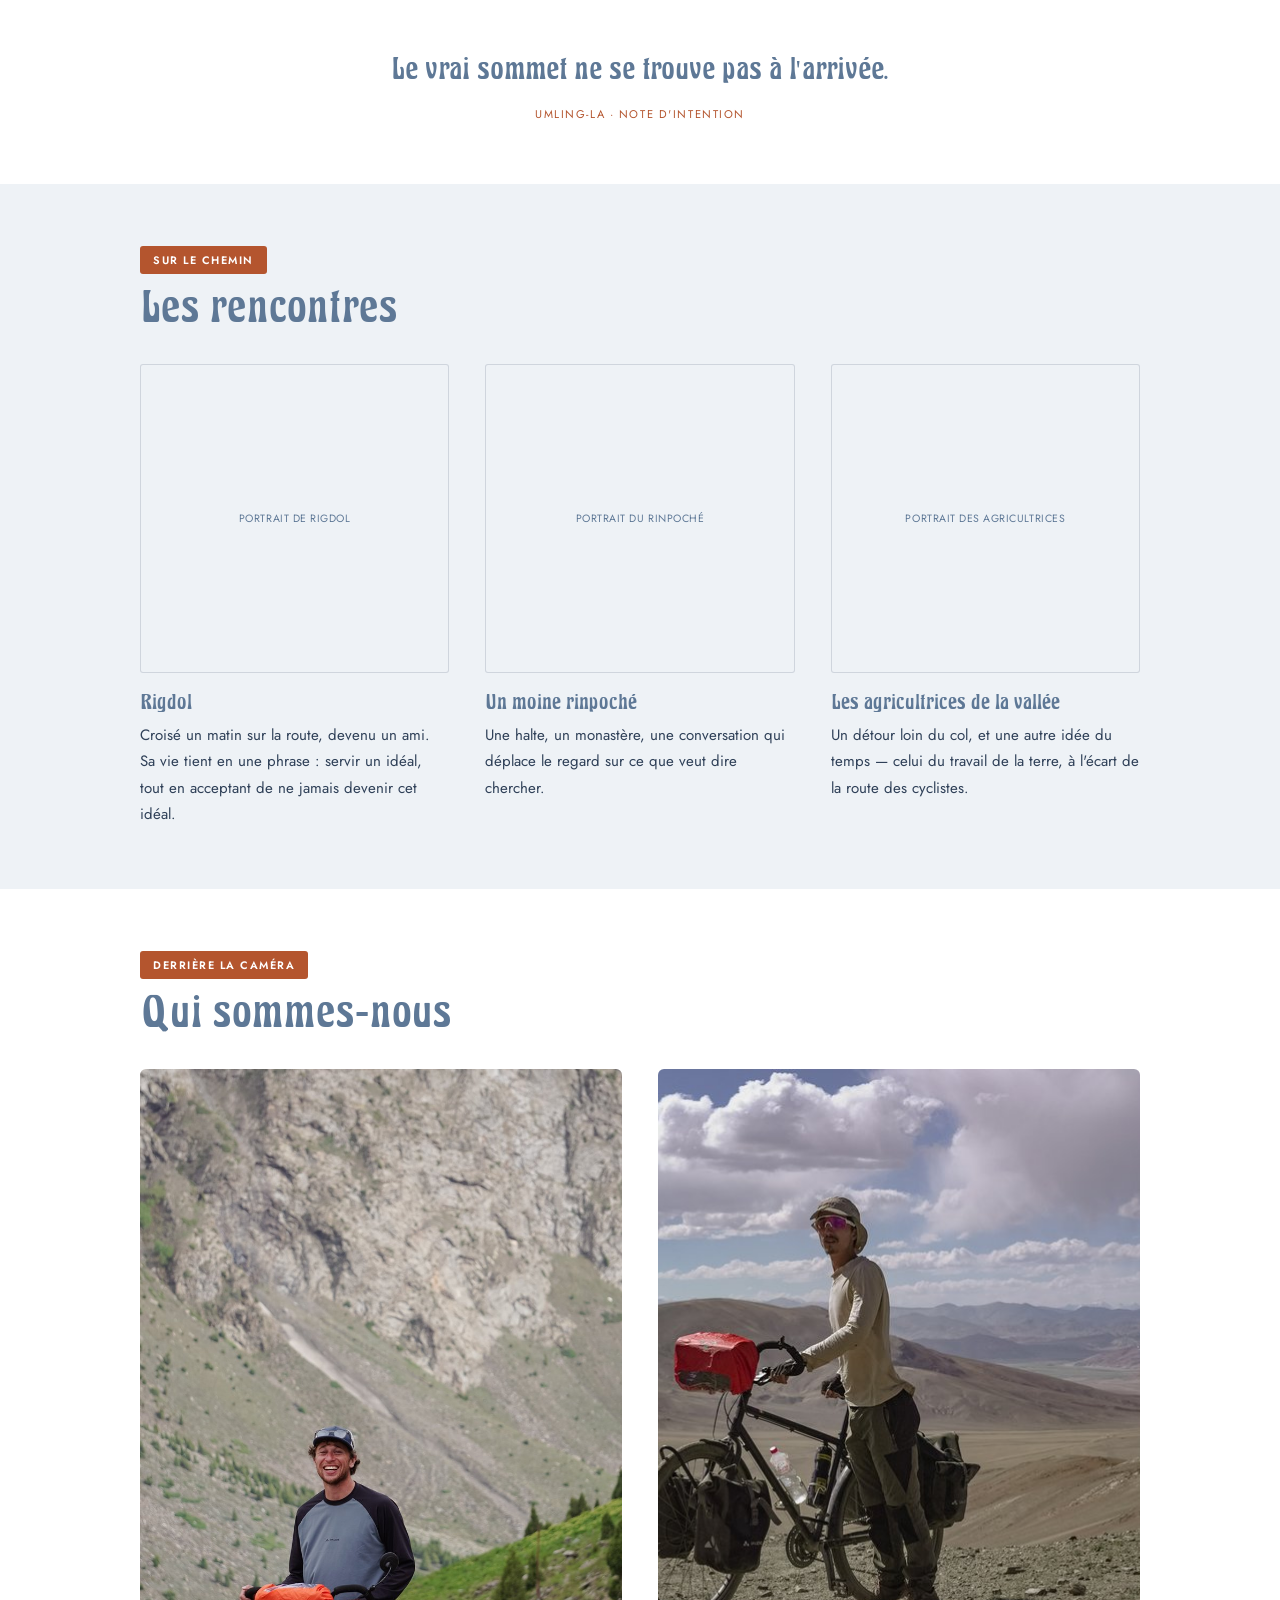
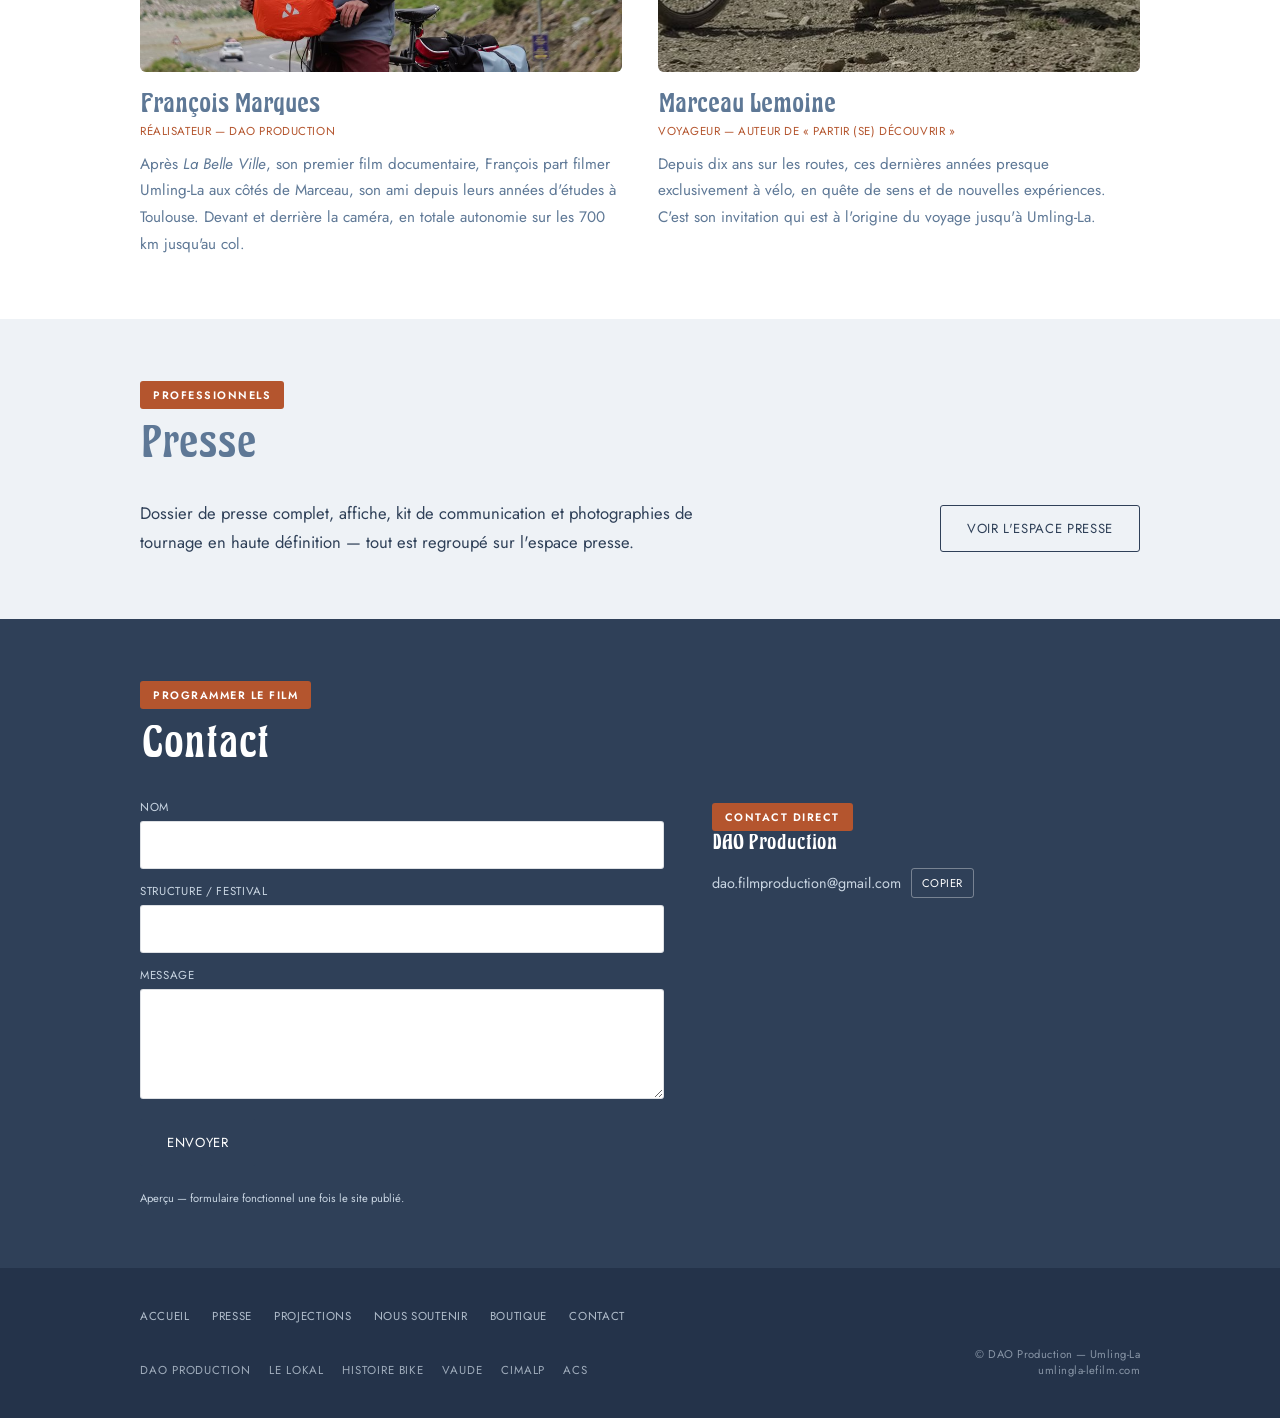
==== commit 0d37635f: "Bouton bande-annonce accueil : plus gros/epais, texte une seule fois, sans trace geographique ; cart" ====
--- a/index.html
+++ b/index.html
@@ -89,20 +89,17 @@
     <div class="hero-badge">Prochainement au cinéma</div>
   </div>
   <div class="hero-trace-layer" aria-hidden="true">
-    <svg class="hero-trace-svg" viewBox="0 0 187.9 100" preserveAspectRatio="none">
-      <path class="hero-trace-line" d="M93.00,88.00 L92.25,87.25 L91.13,87.15 L90.06,86.86 L89.09,86.30 L88.11,85.77 L87.02,85.52 L85.90,85.47 L84.79,85.40 L83.80,84.93 L83.08,84.08 L82.65,83.06 L82.28,82.00 L81.86,80.96 L81.39,79.94 L80.87,78.95 L80.33,77.97 L80.00,76.90 L79.98,75.79 L80.30,74.72 L80.68,73.68 L80.82,72.57 L80.81,71.45 L80.66,70.34 L80.45,69.24 L80.20,68.14 L79.85,67.08 L79.43,66.04 L78.86,65.08 L78.03,64.36 L77.09,63.74 L76.29,62.96 L75.73,62.00 L75.49,60.91 L75.44,59.79 L75.52,58.67 L75.46,57.55 L75.12,56.49 L74.40,55.65 L73.76,54.74 L73.28,53.72 L72.93,52.66 L72.52,51.62 L71.94,50.66 L71.05,50.00 L69.97,49.71 L68.87,49.84 L67.78,50.09 L66.66,50.16 L65.54,50.16 L64.42,50.11 L63.31,49.97 L62.21,49.74 L61.14,49.41 L60.11,48.98 L59.12,48.46 L58.20,47.82 L57.42,47.01 L56.95,46.01 L56.59,44.95 L57.61,44.08 L58.67,43.26 L59.88,42.68 L61.14,42.23 L62.44,41.89 L63.75,41.61 L65.07,41.35 L66.40,41.15 L67.73,41.02 L69.07,41.00 L70.39,41.23 L71.68,41.00 L72.89,40.44 L74.16,39.99 L75.44,39.59 L76.72,39.20 L78.00,38.81 L79.28,38.39 L80.55,37.95 L81.78,37.42 L82.95,36.76 L83.86,35.79 L84.96,35.02 L86.13,34.37 L87.27,33.66 L88.29,32.79 L89.20,31.80 L90.34,31.17 L91.66,30.96 L93.00,30.93 L94.34,31.01 L95.67,31.19 L96.99,31.40 L98.32,31.59 L99.65,31.77 L100.98,31.93 L102.32,32.04 L103.66,32.05 L105.00,32.00"/>
-    </svg>
-    <div class="hero-trace-play-wrap" style="left:55.9%;top:32%;">
+    <div class="hero-trace-play-wrap" style="left:50%;top:46%;">
       <button class="hero-trace-play" id="heroTracePlayBtn" type="button" aria-label="Voir la bande-annonce">
         <svg class="hero-trace-play-spin" viewBox="0 0 200 200" aria-hidden="true">
           <defs><path id="heroPlayCirclePath" d="M100,100 m-84,0 a84,84 0 1,1 168,0 a84,84 0 1,1 -168,0"/></defs>
-          <text font-family="Jost, sans-serif" font-size="13" font-weight="600" letter-spacing="4" fill="#fff">
-            <textPath href="#heroPlayCirclePath" startOffset="0%">VOIR LA BANDE-ANNONCE　·　VOIR LA BANDE-ANNONCE　·　</textPath>
+          <text font-family="Jost, sans-serif" font-size="14" font-weight="700" letter-spacing="4" fill="#fff">
+            <textPath href="#heroPlayCirclePath" startOffset="0%">VOIR LA BANDE-ANNONCE</textPath>
           </text>
         </svg>
         <svg class="hero-trace-play-icon" viewBox="0 0 60 60" aria-hidden="true">
-          <circle cx="30" cy="30" r="27" fill="none" stroke="#fff" stroke-width="1.3"/>
-          <path d="M25,20 L43,30 L25,40 Z" fill="#fff"/>
+          <circle cx="30" cy="30" r="26" fill="none" stroke="#fff" stroke-width="2.4"/>
+          <path d="M24,18 L44,30 L24,42 Z" fill="#fff"/>
         </svg>
       </button>
     </div>
@@ -175,7 +172,7 @@
   </div>
   <div class="trace-anime-wrap">
     <div class="trace-map" role="img" aria-label="Tracé animé de l'itinéraire à vélo, de Manali à Umling-La en passant par Leh et les cols Rohtang Pass, Baralacha-La, Lachulung-La et Taglang-La">
-      <svg viewBox="20 40 1100 960" xmlns="http://www.w3.org/2000/svg"><path d="M143,921 L143.4,920.4 L144.1,919.1 L145.2,917.2 L146.8,914.8 L147.0,911.3 L146.0,906.9 L143.8,901.6 L140.2,895.4 L137.9,888.4 L136.6,880.8 L136.5,872.5 L137.5,863.5 L136.4,853.9 L133.3,843.6 L128.1,832.8 L120.9,821.2 L118.1,809.8 L119.7,798.2 L125.8,786.8 L136.2,775.2 L146.0,763.3 L155.0,750.9 L163.2,738.1 L170.8,724.9 L179.6,714.8 L189.7,707.8 L201.1,703.9 L213.9,703.1 L227.8,698.4 L242.9,689.8 L259.2,677.2 L276.8,660.8 L289.8,645.9 L298.4,632.8 L302.6,621.4 L302.4,611.6 L303.1,602.6 L304.7,594.2 L307.2,586.5 L310.8,579.5 L316.7,572.6 L325.1,565.9 L335.9,559.2 L349.1,552.8 L359.4,545.9 L366.8,538.6 L371.2,531.0 L372.8,523.0 L376.3,514.4 L381.9,505.1 L389.6,495.2 L399.4,484.8 L406.5,474.9 L411.0,465.6 L412.9,457.0 L412.1,449.0 L410.2,441.8 L407.1,435.4 L402.8,429.9 L397.2,425.1 L391.1,417.8 L384.4,407.8 L377.0,395.1 L369.0,379.9 L362.8,364.4 L358.4,348.8 L355.9,333.0 L355.1,317.0 L356.0,303.4 L358.5,292.1 L362.6,283.2 L368.4,276.8 L372.7,271.9 L375.6,268.6 L377,267 M377,267 L376.4,264.4 L375.1,259.1 L373.2,251.2 L370.8,240.8 L368.0,231.9 L365.0,224.6 L361.8,219.0 L358.2,215.0 L353.9,208.1 L348.6,198.2 L342.5,185.4 L335.5,169.6 L328.7,156.4 L322.1,145.6 L315.6,137.4 L309.4,131.6 L305.1,126.4 L302.7,121.8 L302.2,117.8 L303.8,114.2 L304.9,111.6 L305.6,109.9 L306,109 M377,267 L379.8,268.0 L385.4,270.0 L393.9,273.0 L405.1,277.0 L418.0,285.1 L432.5,297.2 L448.6,313.4 L466.4,333.6 L480.4,351.1 L490.6,365.7 L497.1,377.5 L499.9,386.5 L503.0,393.7 L506.5,399.1 L510.4,402.6 L514.6,404.4 L523.8,411.2 L537.8,423.2 L556.6,440.4 L580.4,462.6 L600.1,479.6 L615.7,491.2 L627.2,497.5 L634.8,498.5 L643.2,501.1 L652.8,505.2 L663.2,510.9 L674.8,518.1 L686.4,524.1 L698.3,528.7 L710.4,532.0 L722.6,534.0 L735.0,543.7 L747.5,561.1 L760.1,586.1 L772.9,618.9 L783.8,645.6 L792.9,666.4 L800.2,681.1 L805.8,689.9 L809.9,696.4 L812.6,700.8 L814,703" fill="none" stroke="#EEF2F6" stroke-width="15" stroke-linecap="round" stroke-linejoin="round"/><style>.ta{stroke-dasharray:815;stroke-dashoffset:815;animation:dr 3s ease-in-out forwards}.tl{stroke-dasharray:179;stroke-dashoffset:179;animation:dr .9s 3s ease-out forwards}.tb{stroke-dasharray:645;stroke-dashoffset:645;animation:dr 2.6s 4s ease-in-out forwards}.pt{opacity:0;animation:ap .5s forwards}@keyframes dr{to{stroke-dashoffset:0}}@keyframes ap{to{opacity:1}}</style><path class="ta" d="M143,921 L143.4,920.4 L144.1,919.1 L145.2,917.2 L146.8,914.8 L147.0,911.3 L146.0,906.9 L143.8,901.6 L140.2,895.4 L137.9,888.4 L136.6,880.8 L136.5,872.5 L137.5,863.5 L136.4,853.9 L133.3,843.6 L128.1,832.8 L120.9,821.2 L118.1,809.8 L119.7,798.2 L125.8,786.8 L136.2,775.2 L146.0,763.3 L155.0,750.9 L163.2,738.1 L170.8,724.9 L179.6,714.8 L189.7,707.8 L201.1,703.9 L213.9,703.1 L227.8,698.4 L242.9,689.8 L259.2,677.2 L276.8,660.8 L289.8,645.9 L298.4,632.8 L302.6,621.4 L302.4,611.6 L303.1,602.6 L304.7,594.2 L307.2,586.5 L310.8,579.5 L316.7,572.6 L325.1,565.9 L335.9,559.2 L349.1,552.8 L359.4,545.9 L366.8,538.6 L371.2,531.0 L372.8,523.0 L376.3,514.4 L381.9,505.1 L389.6,495.2 L399.4,484.8 L406.5,474.9 L411.0,465.6 L412.9,457.0 L412.1,449.0 L410.2,441.8 L407.1,435.4 L402.8,429.9 L397.2,425.1 L391.1,417.8 L384.4,407.8 L377.0,395.1 L369.0,379.9 L362.8,364.4 L358.4,348.8 L355.9,333.0 L355.1,317.0 L356.0,303.4 L358.5,292.1 L362.6,283.2 L368.4,276.8 L372.7,271.9 L375.6,268.6 L377,267" fill="none" stroke="#5E7896" stroke-width="6" stroke-linecap="round" stroke-linejoin="round"/><path class="tl" d="M377,267 L376.4,264.4 L375.1,259.1 L373.2,251.2 L370.8,240.8 L368.0,231.9 L365.0,224.6 L361.8,219.0 L358.2,215.0 L353.9,208.1 L348.6,198.2 L342.5,185.4 L335.5,169.6 L328.7,156.4 L322.1,145.6 L315.6,137.4 L309.4,131.6 L305.1,126.4 L302.7,121.8 L302.2,117.8 L303.8,114.2 L304.9,111.6 L305.6,109.9 L306,109" fill="none" stroke="#5E7896" stroke-width="6" stroke-linecap="round" stroke-linejoin="round"/><path class="tb" d="M377,267 L379.8,268.0 L385.4,270.0 L393.9,273.0 L405.1,277.0 L418.0,285.1 L432.5,297.2 L448.6,313.4 L466.4,333.6 L480.4,351.1 L490.6,365.7 L497.1,377.5 L499.9,386.5 L503.0,393.7 L506.5,399.1 L510.4,402.6 L514.6,404.4 L523.8,411.2 L537.8,423.2 L556.6,440.4 L580.4,462.6 L600.1,479.6 L615.7,491.2 L627.2,497.5 L634.8,498.5 L643.2,501.1 L652.8,505.2 L663.2,510.9 L674.8,518.1 L686.4,524.1 L698.3,528.7 L710.4,532.0 L722.6,534.0 L735.0,543.7 L747.5,561.1 L760.1,586.1 L772.9,618.9 L783.8,645.6 L792.9,666.4 L800.2,681.1 L805.8,689.9 L809.9,696.4 L812.6,700.8 L814,703" fill="none" stroke="#5E7896" stroke-width="6" stroke-linecap="round" stroke-linejoin="round"/><g class="pt" style="animation-delay:0.4s"><path d="M133,843 L205,865" stroke="#9FB0C4" stroke-width="1.5" fill="none"/><text x="215" y="872" font-size="23" font-weight="700" letter-spacing="2" fill="#2F4058" text-anchor="start">ROHTANG PASS</text><text x="215" y="898" font-size="22" fill="#5E7896" text-anchor="start">3 890 m</text><circle cx="133" cy="843" r="7.5" fill="#fff" stroke="#5E7896" stroke-width="3.3"/></g><g class="pt" style="animation-delay:1.4s"><path d="M284,652 L385,669" stroke="#9FB0C4" stroke-width="1.5" fill="none"/><text x="395" y="676" font-size="23" font-weight="700" letter-spacing="2" fill="#2F4058" text-anchor="start">BARALACHA-LA</text><text x="395" y="702" font-size="22" fill="#5E7896" text-anchor="start">4 890 m</text><circle cx="284" cy="652" r="7.5" fill="#fff" stroke="#5E7896" stroke-width="3.3"/></g><g class="pt" style="animation-delay:2.0s"><path d="M372,526 L445,573" stroke="#9FB0C4" stroke-width="1.5" fill="none"/><text x="455" y="580" font-size="23" font-weight="700" letter-spacing="2" fill="#2F4058" text-anchor="start">LACHULUNG-LA</text><text x="455" y="606" font-size="22" fill="#5E7896" text-anchor="start">5 079 m</text><circle cx="372" cy="526" r="7.5" fill="#fff" stroke="#5E7896" stroke-width="3.3"/></g><g class="pt" style="animation-delay:2.4s"><path d="M400,428 L340,445" stroke="#9FB0C4" stroke-width="1.5" fill="none"/><text x="330" y="452" font-size="23" font-weight="700" letter-spacing="2" fill="#2F4058" text-anchor="end">TAGLANG-LA</text><text x="330" y="478" font-size="22" fill="#5E7896" text-anchor="end">5 328 m</text><circle cx="400" cy="428" r="7.5" fill="#fff" stroke="#5E7896" stroke-width="3.3"/></g><g class="pt" style="animation-delay:6.0s"><path d="M770,610 L820,593" stroke="#9FB0C4" stroke-width="1.5" fill="none"/><text x="830" y="600" font-size="23" font-weight="700" letter-spacing="2" fill="#2F4058" text-anchor="start">HANLE</text><circle cx="770" cy="610" r="7.5" fill="#fff" stroke="#5E7896" stroke-width="3.3"/></g><g class="pt" style="animation-delay:0s"><circle cx="143" cy="921" r="12" fill="#EEF2F6" stroke="#2F4058" stroke-width="4.2"/><text x="177" y="931" font-size="26" font-weight="700" letter-spacing="3" fill="#2F4058">MANALI</text><text x="177" y="957" font-size="20" font-style="italic" fill="#5E7896">départ</text></g><g class="pt" style="animation-delay:3.9s"><circle cx="306" cy="109" r="10" fill="#2F4058"/><text x="336" y="118" font-size="26" font-weight="700" letter-spacing="3" fill="#2F4058">LEH</text></g><g class="pt" style="animation-delay:6.6s"><circle cx="814" cy="703" r="19" fill="#2F4058" class="arr"/><circle cx="814" cy="703" r="7" fill="#fff"/></g></svg>
+      <svg viewBox="-160 40 1260 960" xmlns="http://www.w3.org/2000/svg"><path d="M143,921 L143.4,920.4 L144.1,919.1 L145.2,917.2 L146.8,914.8 L147.0,911.3 L146.0,906.9 L143.8,901.6 L140.2,895.4 L137.9,888.4 L136.6,880.8 L136.5,872.5 L137.5,863.5 L136.4,853.9 L133.3,843.6 L128.1,832.8 L120.9,821.2 L118.1,809.8 L119.7,798.2 L125.8,786.8 L136.2,775.2 L146.0,763.3 L155.0,750.9 L163.2,738.1 L170.8,724.9 L179.6,714.8 L189.7,707.8 L201.1,703.9 L213.9,703.1 L227.8,698.4 L242.9,689.8 L259.2,677.2 L276.8,660.8 L289.8,645.9 L298.4,632.8 L302.6,621.4 L302.4,611.6 L303.1,602.6 L304.7,594.2 L307.2,586.5 L310.8,579.5 L316.7,572.6 L325.1,565.9 L335.9,559.2 L349.1,552.8 L359.4,545.9 L366.8,538.6 L371.2,531.0 L372.8,523.0 L376.3,514.4 L381.9,505.1 L389.6,495.2 L399.4,484.8 L406.5,474.9 L411.0,465.6 L412.9,457.0 L412.1,449.0 L410.2,441.8 L407.1,435.4 L402.8,429.9 L397.2,425.1 L391.1,417.8 L384.4,407.8 L377.0,395.1 L369.0,379.9 L362.8,364.4 L358.4,348.8 L355.9,333.0 L355.1,317.0 L356.0,303.4 L358.5,292.1 L362.6,283.2 L368.4,276.8 L372.7,271.9 L375.6,268.6 L377,267 M377,267 L376.4,264.4 L375.1,259.1 L373.2,251.2 L370.8,240.8 L368.0,231.9 L365.0,224.6 L361.8,219.0 L358.2,215.0 L353.9,208.1 L348.6,198.2 L342.5,185.4 L335.5,169.6 L328.7,156.4 L322.1,145.6 L315.6,137.4 L309.4,131.6 L305.1,126.4 L302.7,121.8 L302.2,117.8 L303.8,114.2 L304.9,111.6 L305.6,109.9 L306,109 M377,267 L379.8,268.0 L385.4,270.0 L393.9,273.0 L405.1,277.0 L418.0,285.1 L432.5,297.2 L448.6,313.4 L466.4,333.6 L480.4,351.1 L490.6,365.7 L497.1,377.5 L499.9,386.5 L503.0,393.7 L506.5,399.1 L510.4,402.6 L514.6,404.4 L523.8,411.2 L537.8,423.2 L556.6,440.4 L580.4,462.6 L600.1,479.6 L615.7,491.2 L627.2,497.5 L634.8,498.5 L643.2,501.1 L652.8,505.2 L663.2,510.9 L674.8,518.1 L686.4,524.1 L698.3,528.7 L710.4,532.0 L722.6,534.0 L735.0,543.7 L747.5,561.1 L760.1,586.1 L772.9,618.9 L783.8,645.6 L792.9,666.4 L800.2,681.1 L805.8,689.9 L809.9,696.4 L812.6,700.8 L814,703" fill="none" stroke="#EEF2F6" stroke-width="15" stroke-linecap="round" stroke-linejoin="round"/><style>.ta{stroke-dasharray:815;stroke-dashoffset:815;animation:dr 3s ease-in-out forwards}.tl{stroke-dasharray:179;stroke-dashoffset:179;animation:dr .9s 3s ease-out forwards}.tb{stroke-dasharray:645;stroke-dashoffset:645;animation:dr 2.6s 4s ease-in-out forwards}.pt{opacity:0;animation:ap .5s forwards}@keyframes dr{to{stroke-dashoffset:0}}@keyframes ap{to{opacity:1}}</style><path class="ta" d="M143,921 L143.4,920.4 L144.1,919.1 L145.2,917.2 L146.8,914.8 L147.0,911.3 L146.0,906.9 L143.8,901.6 L140.2,895.4 L137.9,888.4 L136.6,880.8 L136.5,872.5 L137.5,863.5 L136.4,853.9 L133.3,843.6 L128.1,832.8 L120.9,821.2 L118.1,809.8 L119.7,798.2 L125.8,786.8 L136.2,775.2 L146.0,763.3 L155.0,750.9 L163.2,738.1 L170.8,724.9 L179.6,714.8 L189.7,707.8 L201.1,703.9 L213.9,703.1 L227.8,698.4 L242.9,689.8 L259.2,677.2 L276.8,660.8 L289.8,645.9 L298.4,632.8 L302.6,621.4 L302.4,611.6 L303.1,602.6 L304.7,594.2 L307.2,586.5 L310.8,579.5 L316.7,572.6 L325.1,565.9 L335.9,559.2 L349.1,552.8 L359.4,545.9 L366.8,538.6 L371.2,531.0 L372.8,523.0 L376.3,514.4 L381.9,505.1 L389.6,495.2 L399.4,484.8 L406.5,474.9 L411.0,465.6 L412.9,457.0 L412.1,449.0 L410.2,441.8 L407.1,435.4 L402.8,429.9 L397.2,425.1 L391.1,417.8 L384.4,407.8 L377.0,395.1 L369.0,379.9 L362.8,364.4 L358.4,348.8 L355.9,333.0 L355.1,317.0 L356.0,303.4 L358.5,292.1 L362.6,283.2 L368.4,276.8 L372.7,271.9 L375.6,268.6 L377,267" fill="none" stroke="#5E7896" stroke-width="6" stroke-linecap="round" stroke-linejoin="round"/><path class="tl" d="M377,267 L376.4,264.4 L375.1,259.1 L373.2,251.2 L370.8,240.8 L368.0,231.9 L365.0,224.6 L361.8,219.0 L358.2,215.0 L353.9,208.1 L348.6,198.2 L342.5,185.4 L335.5,169.6 L328.7,156.4 L322.1,145.6 L315.6,137.4 L309.4,131.6 L305.1,126.4 L302.7,121.8 L302.2,117.8 L303.8,114.2 L304.9,111.6 L305.6,109.9 L306,109" fill="none" stroke="#5E7896" stroke-width="6" stroke-linecap="round" stroke-linejoin="round"/><path class="tb" d="M377,267 L379.8,268.0 L385.4,270.0 L393.9,273.0 L405.1,277.0 L418.0,285.1 L432.5,297.2 L448.6,313.4 L466.4,333.6 L480.4,351.1 L490.6,365.7 L497.1,377.5 L499.9,386.5 L503.0,393.7 L506.5,399.1 L510.4,402.6 L514.6,404.4 L523.8,411.2 L537.8,423.2 L556.6,440.4 L580.4,462.6 L600.1,479.6 L615.7,491.2 L627.2,497.5 L634.8,498.5 L643.2,501.1 L652.8,505.2 L663.2,510.9 L674.8,518.1 L686.4,524.1 L698.3,528.7 L710.4,532.0 L722.6,534.0 L735.0,543.7 L747.5,561.1 L760.1,586.1 L772.9,618.9 L783.8,645.6 L792.9,666.4 L800.2,681.1 L805.8,689.9 L809.9,696.4 L812.6,700.8 L814,703" fill="none" stroke="#5E7896" stroke-width="6" stroke-linecap="round" stroke-linejoin="round"/><g class="pt" style="animation-delay:0.4s"><path d="M133,843 L-15,858" stroke="#9FB0C4" stroke-width="1.5" fill="none"/><text x="-25" y="865" font-size="23" font-weight="700" letter-spacing="2" fill="#2F4058" text-anchor="end">ROHTANG PASS</text><text x="-25" y="891" font-size="22" fill="#5E7896" text-anchor="end">3 890 m</text><circle cx="133" cy="843" r="7.5" fill="#fff" stroke="#5E7896" stroke-width="3.3"/></g><g class="pt" style="animation-delay:1.4s"><path d="M284,652 L385,669" stroke="#9FB0C4" stroke-width="1.5" fill="none"/><text x="395" y="676" font-size="23" font-weight="700" letter-spacing="2" fill="#2F4058" text-anchor="start">BARALACHA-LA</text><text x="395" y="702" font-size="22" fill="#5E7896" text-anchor="start">4 890 m</text><circle cx="284" cy="652" r="7.5" fill="#fff" stroke="#5E7896" stroke-width="3.3"/></g><g class="pt" style="animation-delay:2.0s"><path d="M372,526 L445,573" stroke="#9FB0C4" stroke-width="1.5" fill="none"/><text x="455" y="580" font-size="23" font-weight="700" letter-spacing="2" fill="#2F4058" text-anchor="start">LACHULUNG-LA</text><text x="455" y="606" font-size="22" fill="#5E7896" text-anchor="start">5 079 m</text><circle cx="372" cy="526" r="7.5" fill="#fff" stroke="#5E7896" stroke-width="3.3"/></g><g class="pt" style="animation-delay:2.4s"><path d="M400,428 L340,445" stroke="#9FB0C4" stroke-width="1.5" fill="none"/><text x="330" y="452" font-size="23" font-weight="700" letter-spacing="2" fill="#2F4058" text-anchor="end">TAGLANG-LA</text><text x="330" y="478" font-size="22" fill="#5E7896" text-anchor="end">5 328 m</text><circle cx="400" cy="428" r="7.5" fill="#fff" stroke="#5E7896" stroke-width="3.3"/></g><g class="pt" style="animation-delay:6.0s"><path d="M770,610 L820,593" stroke="#9FB0C4" stroke-width="1.5" fill="none"/><text x="830" y="600" font-size="23" font-weight="700" letter-spacing="2" fill="#2F4058" text-anchor="start">HANLE</text><circle cx="770" cy="610" r="7.5" fill="#fff" stroke="#5E7896" stroke-width="3.3"/></g><g class="pt" style="animation-delay:0s"><circle cx="143" cy="921" r="12" fill="#EEF2F6" stroke="#2F4058" stroke-width="4.2"/><text x="177" y="931" font-size="26" font-weight="700" letter-spacing="3" fill="#2F4058">MANALI</text><text x="177" y="957" font-size="20" font-style="italic" fill="#5E7896">départ</text></g><g class="pt" style="animation-delay:3.9s"><circle cx="306" cy="109" r="10" fill="#2F4058"/><text x="336" y="118" font-size="26" font-weight="700" letter-spacing="3" fill="#2F4058">LEH</text></g><g class="pt" style="animation-delay:6.6s"><circle cx="814" cy="703" r="19" fill="#2F4058" class="arr"/><circle cx="814" cy="703" r="7" fill="#fff"/><text x="848" y="699" font-size="34" font-weight="700" letter-spacing="3" fill="#2F4058">UMLING-LA</text><text x="848" y="731" font-size="24" fill="#5E7896">5 870 m</text></g></svg>
     </div>
     <a class="map-link" href="https://www.google.com/maps/place/Umling+La/@32.7815,78.7403,10z" target="_blank" rel="noopener">Voir Umling-La sur Google Maps ↗</a>
   </div>
--- a/styles.css
+++ b/styles.css
@@ -210,22 +210,14 @@
 @media (max-width:640px){ .stats{ grid-template-columns: repeat(2,1fr); row-gap:36px; } }
 
 .trace-anime-wrap{ display:flex; flex-direction:column; align-items:center; padding: 32px 20px 40px; }
-.trace-map{ position:relative; width:100%; max-width:460px; aspect-ratio: 1100/960; }
+.trace-map{ position:relative; width:100%; max-width:520px; aspect-ratio: 1260/960; }
 .trace-map svg:first-child{ display:block; width:100%; height:100%; }
 .map-link{ margin-top:14px; font-family:"Jost", sans-serif; font-size:0.8rem; color: var(--warm); text-decoration:underline; text-underline-offset:2px; }
 
 .hero-trace-layer{ position:absolute; inset:0; z-index:3; pointer-events:none; }
-.hero-trace-svg{ width:100%; height:100%; display:block; }
-.hero-trace-line{
-  fill:none; stroke:#fff; stroke-width:2.6; stroke-linecap:round; stroke-linejoin:round;
-  stroke-dasharray:119; stroke-dashoffset:119; animation: hero-trace-draw 2.6s ease-in-out 0.8s forwards;
-  filter: drop-shadow(0 1px 4px rgba(0,0,0,0.5));
-  vector-effect: non-scaling-stroke;
-}
-@keyframes hero-trace-draw{ to{ stroke-dashoffset:0; } }
 .hero-trace-play-wrap{
-  position:absolute; transform:translate(-50%,-50%); width:110px; height:110px; pointer-events:auto;
-  opacity:0; animation: hero-play-fade-in 0.6s ease 3.4s forwards;
+  position:absolute; transform:translate(-50%,-50%); width:150px; height:150px; pointer-events:auto;
+  opacity:0; animation: hero-play-fade-in 0.7s ease 0.5s forwards;
 }
 @keyframes hero-play-fade-in{ to{ opacity:1; } }
 .hero-trace-play{
@@ -233,10 +225,9 @@
 }
 .hero-trace-play-spin{ position:absolute; inset:0; width:100%; height:100%; animation: hero-play-spin 16s linear infinite; }
 @keyframes hero-play-spin{ to{ transform:rotate(360deg); } }
-.hero-trace-play-icon{ position:absolute; width:38%; height:38%; left:50%; top:50%; transform:translate(-50%,-50%); filter: drop-shadow(0 2px 8px rgba(0,0,0,0.35)); }
+.hero-trace-play-icon{ position:absolute; width:40%; height:40%; left:50%; top:50%; transform:translate(-50%,-50%); filter: drop-shadow(0 2px 8px rgba(0,0,0,0.35)); }
 .hero-trace-play:hover .hero-trace-play-icon circle{ fill: rgba(180,85,46,0.55); }
 @media (prefers-reduced-motion: reduce){
-  .hero-trace-line{ animation:none; stroke-dashoffset:0; }
   .hero-trace-play-wrap{ animation:none; opacity:1; }
   .hero-trace-play-spin{ animation:none; }
 }
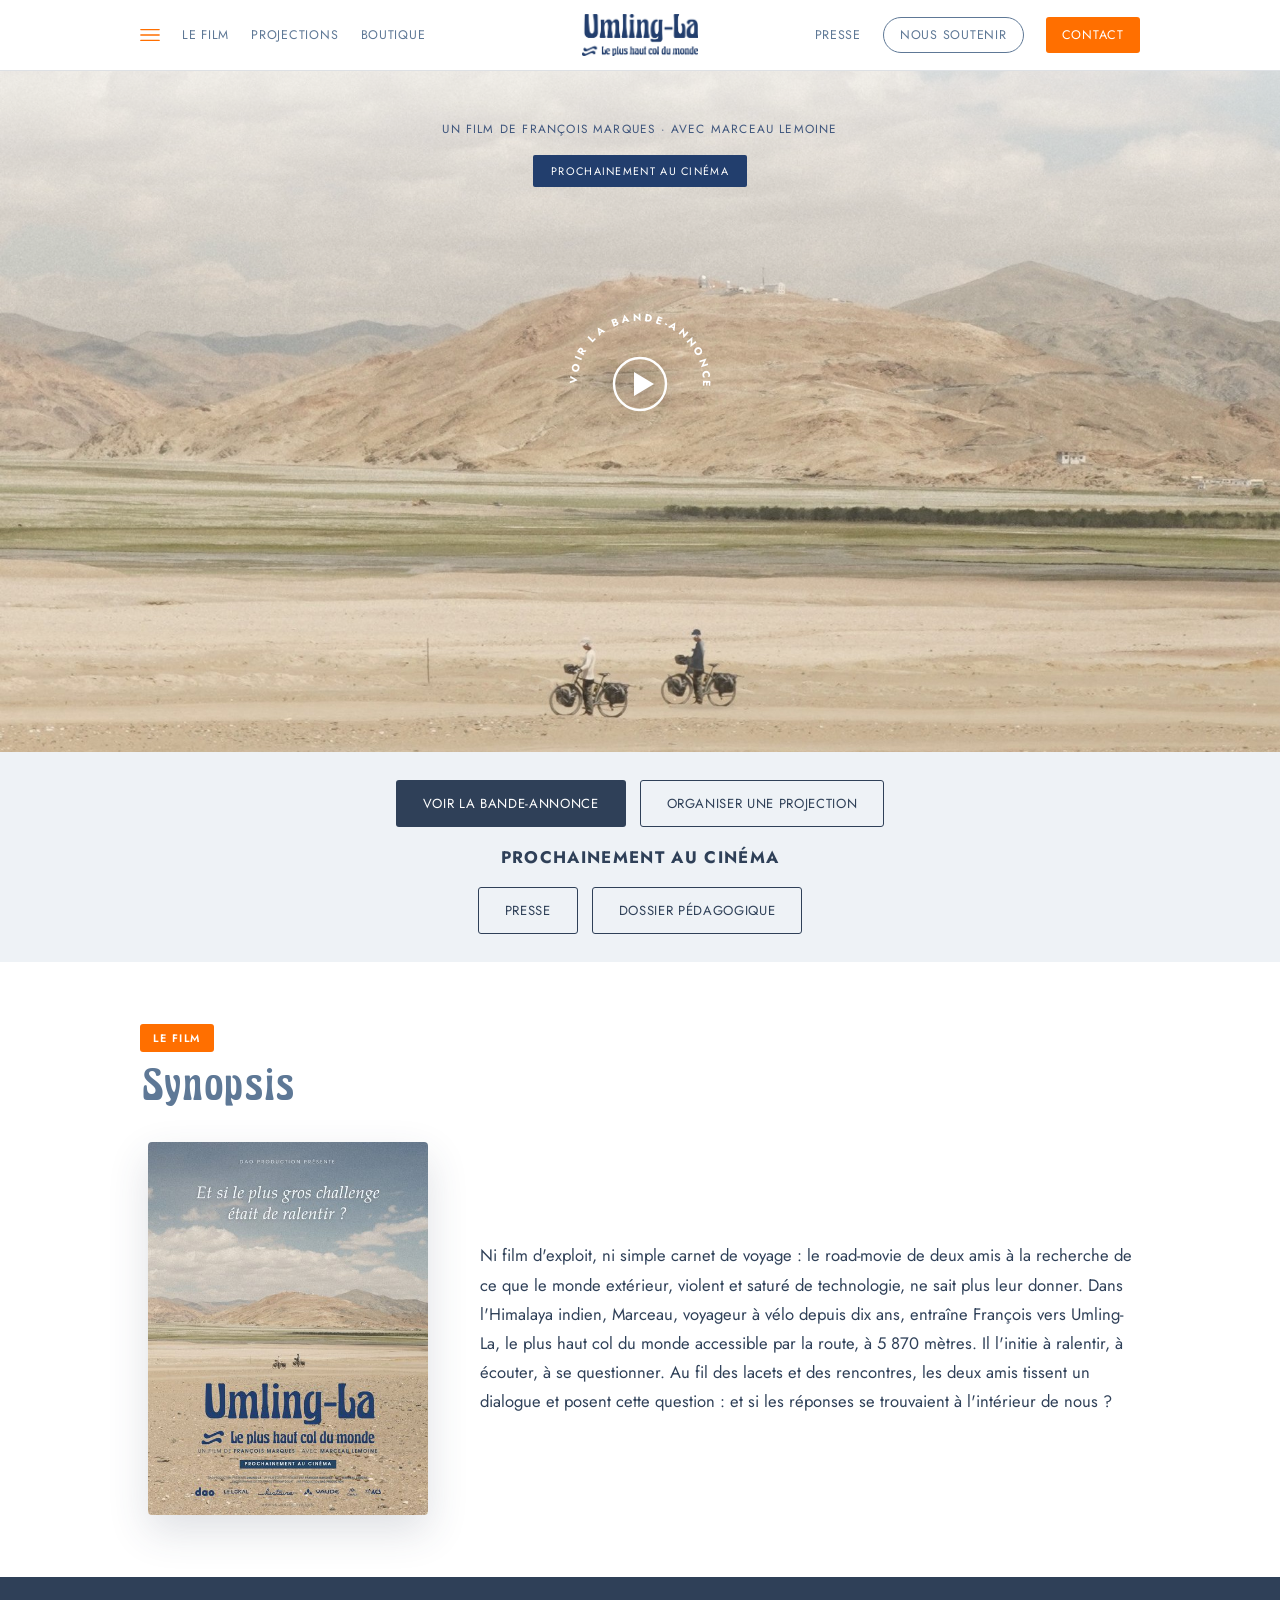
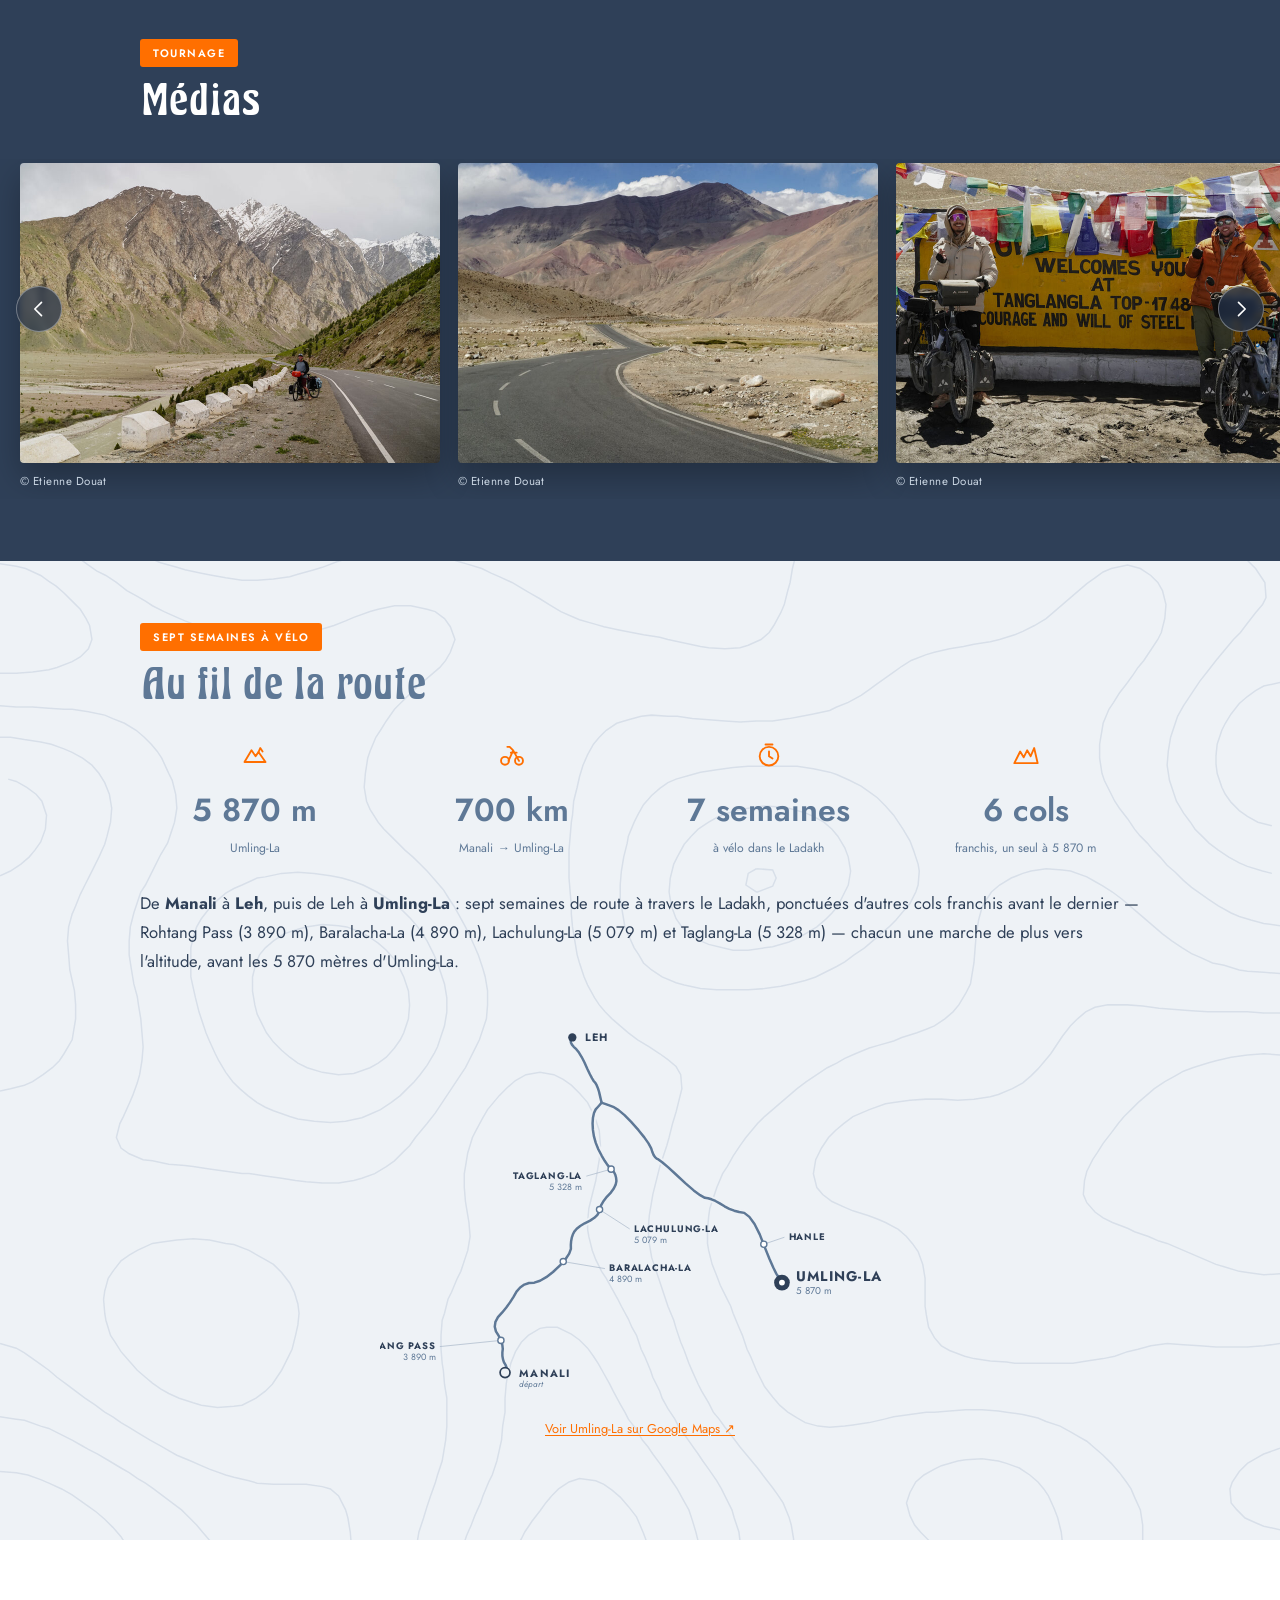
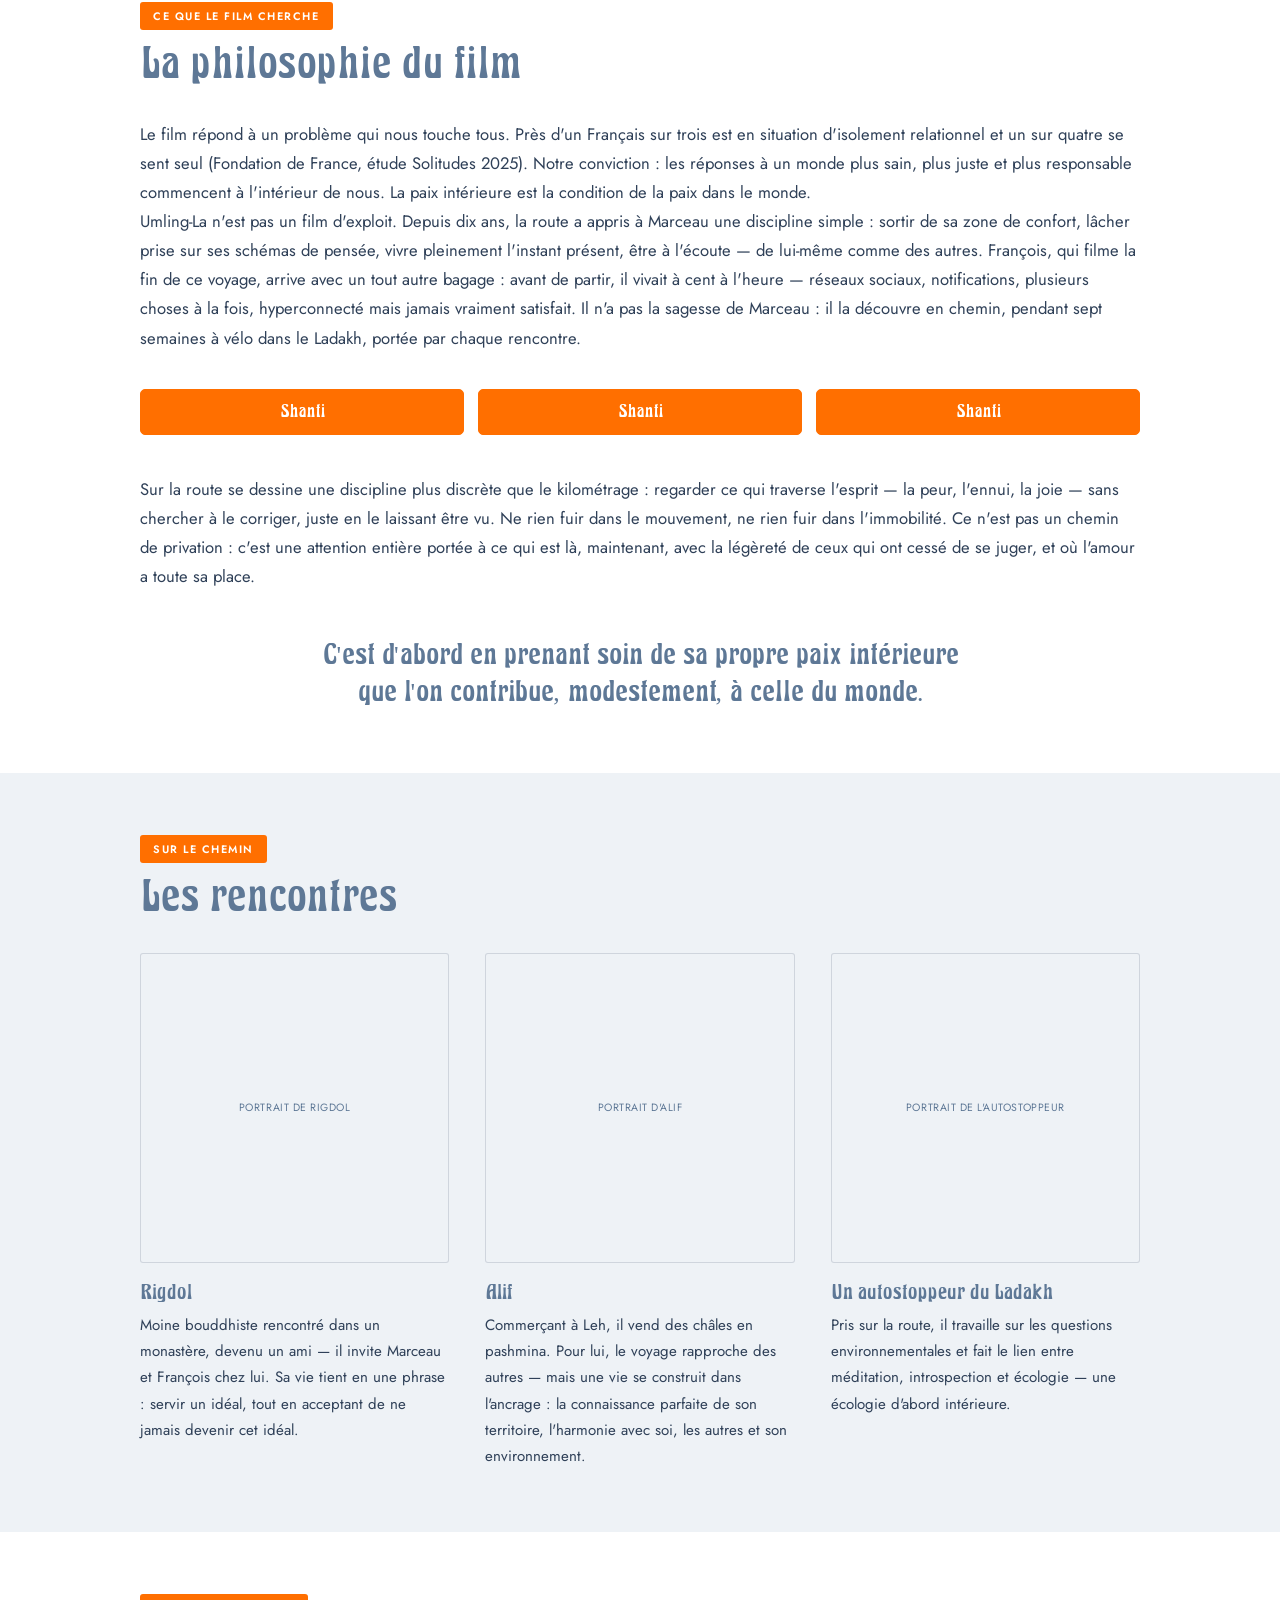
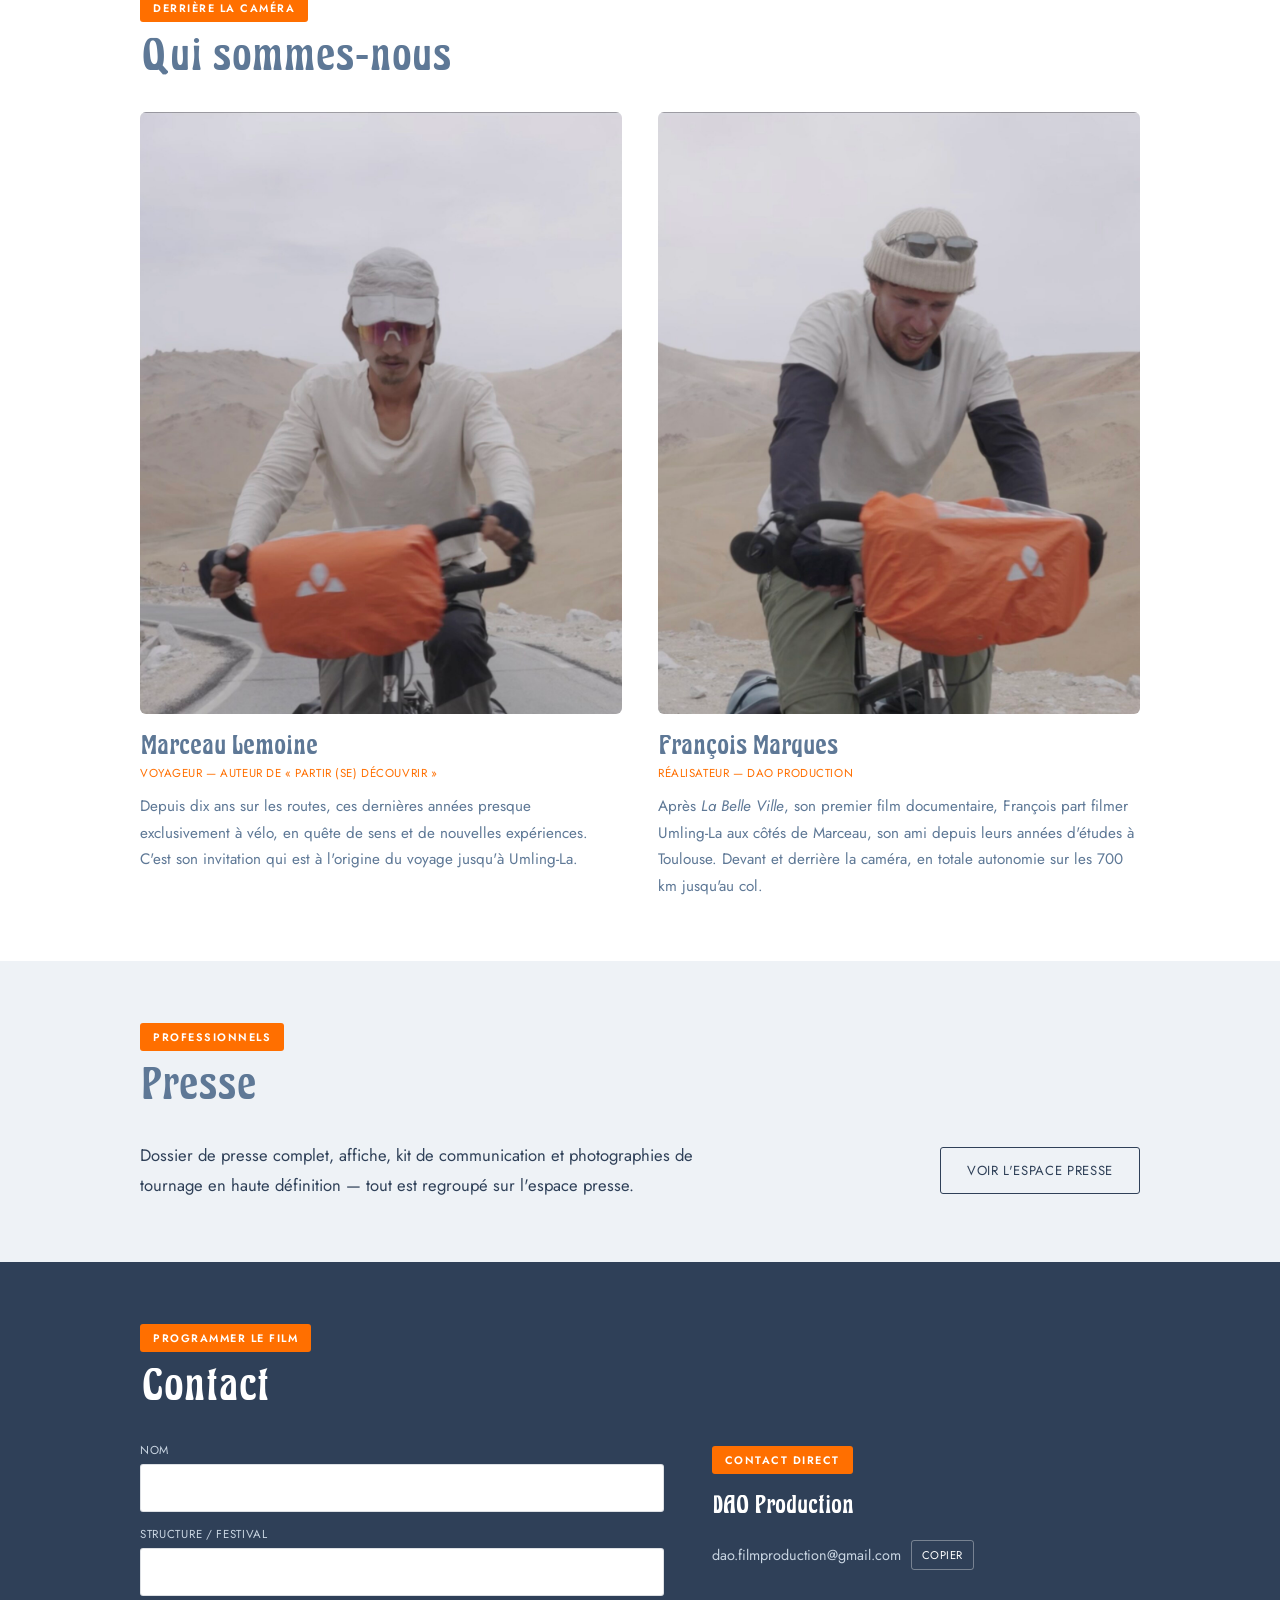
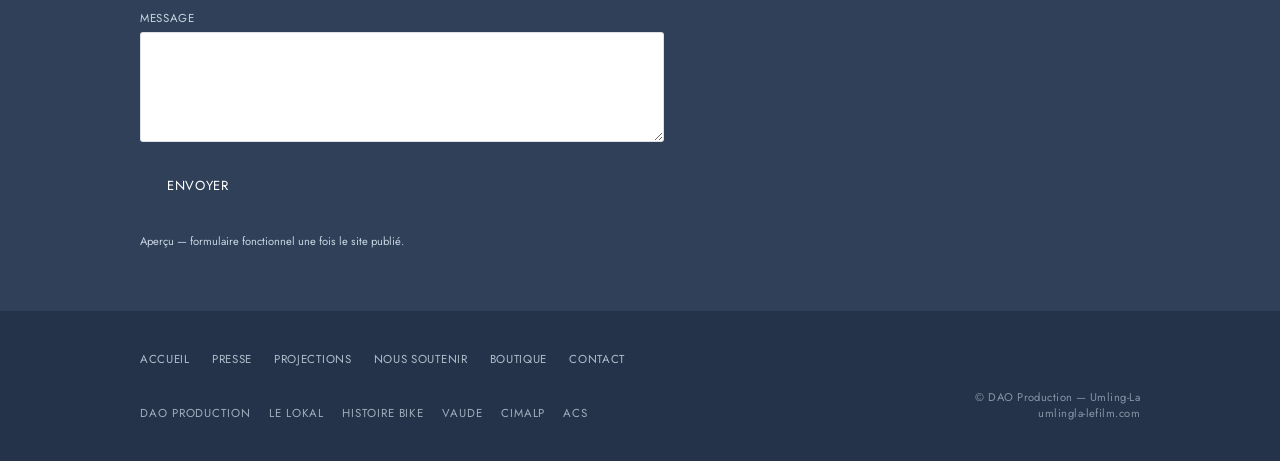
==== commit 3ffccdb1: "Add files via upload Mise à jour du site" ====
--- a/index.html
+++ b/index.html
@@ -141,15 +141,43 @@
         </div>
       </div>
       <div>
-        <p>Depuis dix ans, Marceau voyage. Il invite François, son ami d'université devenu réalisateur, à le rejoindre dans l'Himalaya indien pour la dernière étape de sa route : l'ascension d'Umling-La, le plus haut col routier du monde, à 5 870 mètres.</p>
-        <p>Pendant sept semaines, les deux amis traversent le Ladakh à vélo. Le film est le récit de deux ascensions : celle d'une montagne, et celle, plus lente, de la connaissance de soi.</p>
-        <p>En chemin, des rencontres déplacent le vrai sujet du film — le col compte moins que ce que la route enseigne : accepter l'incertitude, apprendre à écouter, ralentir. <a href="#philosophie">Lire la suite ↓</a></p>
-      </div>
-    </div>
-    <div class="pull-quote">
-      <p>« Le récit de deux ascensions : celle d'une montagne, et celle, plus lente, de la connaissance de soi. »</p>
-      <cite>Umling-La · Synopsis</cite>
-    </div>
+        <p>Ni film d'exploit, ni simple carnet de voyage : le road-movie de deux amis à la recherche de ce que le monde extérieur, violent et saturé de technologie, ne sait plus leur donner. Dans l'Himalaya indien, Marceau, voyageur à vélo depuis dix ans, entraîne François vers Umling-La, le plus haut col du monde accessible par la route, à 5&nbsp;870&nbsp;mètres. Il l'initie à ralentir, à écouter, à se questionner. Au fil des lacets et des rencontres, les deux amis tissent un dialogue et posent cette question : et si les réponses se trouvaient à l'intérieur de nous ?</p>
+      </div>
+    </div>
+  </div>
+</section>
+
+<section id="medias" class="bg-deep">
+  <div class="wrap">
+    <div class="section-head">
+      <div class="eyebrow">Tournage</div>
+      <h2>Médias</h2>
+    </div>
+  </div>
+  <div class="media-carousel-wrap">
+    <button class="media-arrow media-arrow-prev" type="button" aria-label="Photo précédente">
+      <svg viewBox="0 0 24 24"><path d="M15,4 L7,12 L15,20" fill="none" stroke="currentColor" stroke-width="2" stroke-linecap="round" stroke-linejoin="round"/></svg>
+    </button>
+    <div class="media-carousel" id="media-carousel">
+      <figure class="media-slide"><img src="img/media/thumbs/m01.jpg" alt="Un cycliste seul sur la route, face aux montagnes du Ladakh" loading="lazy"><figcaption>© Etienne Douat</figcaption></figure>
+      <figure class="media-slide"><img src="img/media/thumbs/m03.jpg" alt="Route sinueuse à travers les montagnes du Ladakh" loading="lazy"><figcaption>© Etienne Douat</figcaption></figure>
+      <figure class="media-slide"><img src="img/media/thumbs/m04.jpg" alt="Marceau et François au col de Taglang-La, 5 328 mètres" loading="lazy"><figcaption>© Etienne Douat</figcaption></figure>
+      <figure class="media-slide"><img src="img/media/thumbs/m05.jpg" alt="Vaste plaine désertique du Ladakh" loading="lazy"><figcaption>© Etienne Douat</figcaption></figure>
+      <figure class="media-slide"><img src="img/media/thumbs/m06.jpg" alt="Vue aérienne de Leh, capitale du Ladakh" loading="lazy"><figcaption>© Etienne Douat</figcaption></figure>
+      <figure class="media-slide"><img src="img/media/thumbs/m07.jpg" alt="Vallée verdoyante traversée par une rivière" loading="lazy"><figcaption>© Etienne Douat</figcaption></figure>
+      <figure class="media-slide"><img src="img/media/thumbs/m08.jpg" alt="Vélo chargé face à un relief coloré du Ladakh" loading="lazy"><figcaption>© Etienne Douat</figcaption></figure>
+      <figure class="media-slide"><img src="img/media/thumbs/m09.jpg" alt="Yaks dans un paysage désertique du Ladakh" loading="lazy"><figcaption>© Etienne Douat</figcaption></figure>
+      <figure class="media-slide"><img src="img/media/thumbs/m10.jpg" alt="Vélo chargé sur une route de montagne, sommets enneigés en arrière-plan" loading="lazy"><figcaption>© François Marques</figcaption></figure>
+      <figure class="media-slide"><img src="img/media/thumbs/m11.jpg" alt="Un oiseau de proie sur un éboulis rocheux du Ladakh" loading="lazy"><figcaption>© Etienne Douat</figcaption></figure>
+      <figure class="media-slide"><img src="img/media/thumbs/m12.jpg" alt="Deux vélos chargés, seuls dans l'immensité du désert" loading="lazy"><figcaption>© François Marques</figcaption></figure>
+      <figure class="media-slide"><img src="img/media/thumbs/m13.jpg" alt="Paysage désertique du Ladakh, sous un ciel nuageux" loading="lazy"><figcaption>© François Marques</figcaption></figure>
+      <figure class="media-slide"><img src="img/media/thumbs/m14.jpg" alt="Glacier accroché aux sommets du Ladakh" loading="lazy"><figcaption>© Marceau Lemoine</figcaption></figure>
+      <figure class="media-slide"><img src="img/media/thumbs/m15.jpg" alt="Panneau annonçant la plus haute route carrossable du monde" loading="lazy"><figcaption>© François Marques</figcaption></figure>
+      <figure class="media-slide"><img src="img/media/thumbs/m16.jpg" alt="Glacier et sommets enneigés du Ladakh" loading="lazy"><figcaption>© Marceau Lemoine</figcaption></figure>
+    </div>
+    <button class="media-arrow media-arrow-next" type="button" aria-label="Photo suivante">
+      <svg viewBox="0 0 24 24"><path d="M9,4 L17,12 L9,20" fill="none" stroke="currentColor" stroke-width="2" stroke-linecap="round" stroke-linejoin="round"/></svg>
+    </button>
   </div>
 </section>
 
@@ -184,16 +212,16 @@
       <div class="eyebrow">Ce que le film cherche</div>
       <h2>La philosophie du film</h2>
     </div>
-    <p>Umling-La n'est pas un film d'exploit. Depuis dix ans, Marceau explore ce que le corps et l'attention apprennent quand on leur laisse le temps ; François filme la fin de ce voyage avec une conviction simple, portée par les rencontres du chemin : c'est d'abord en prenant soin de sa propre paix intérieure que l'on contribue, modestement, à celle du monde.</p>
-    <div class="philo-grid" style="margin-top:36px;">
-      <div class="philo-item"><div class="word">Saine</div><div class="desc">se reconnecter à soi</div></div>
-      <div class="philo-item"><div class="word">Solidaire</div><div class="desc">se reconnecter aux autres</div></div>
-      <div class="philo-item"><div class="word">Respectueuse</div><div class="desc">se reconnecter au vivant</div></div>
-    </div>
-    <p>Sur la route se dessine une discipline plus discrète que le kilométrage : regarder ce qui traverse l'esprit — la peur, l'ennui, la joie — sans chercher à le corriger, juste en le laissant être vu. Ne rien fuir dans le mouvement, ne rien fuir dans l'immobilité. Ce n'est pas un chemin de privation : c'est une attention entière portée à ce qui est là, maintenant, avec la légèreté de ceux qui ont cessé de se juger.</p>
+    <p>Le film répond à un problème qui nous touche tous. Près d'un Français sur trois est en situation d'isolement relationnel et un sur quatre se sent seul (Fondation de France, étude Solitudes 2025). Notre conviction : les réponses à un monde plus sain, plus juste et plus responsable commencent à l'intérieur de nous. La paix intérieure est la condition de la paix dans le monde.</p>
+    <p>Umling-La n'est pas un film d'exploit. Depuis dix ans, la route a appris à Marceau une discipline simple : sortir de sa zone de confort, lâcher prise sur ses schémas de pensée, vivre pleinement l'instant présent, être à l'écoute — de lui-même comme des autres. François, qui filme la fin de ce voyage, arrive avec un tout autre bagage : avant de partir, il vivait à cent à l'heure — réseaux sociaux, notifications, plusieurs choses à la fois, hyperconnecté mais jamais vraiment satisfait. Il n'a pas la sagesse de Marceau : il la découvre en chemin, pendant sept semaines à vélo dans le Ladakh, portée par chaque rencontre.</p>
+    <div class="shanti-row" style="margin-top:36px;">
+      <button type="button" class="shanti-btn"><span class="shanti-label">Shanti</span><span class="shanti-tip">La paix face aux forces de la nature et du monde extérieur.</span></button>
+      <button type="button" class="shanti-btn"><span class="shanti-label">Shanti</span><span class="shanti-tip">La paix avec son entourage, la société, les autres.</span></button>
+      <button type="button" class="shanti-btn"><span class="shanti-label">Shanti</span><span class="shanti-tip">La paix en soi — le corps, le mental, les émotions.</span></button>
+    </div>
+    <p>Sur la route se dessine une discipline plus discrète que le kilométrage : regarder ce qui traverse l'esprit — la peur, l'ennui, la joie — sans chercher à le corriger, juste en le laissant être vu. Ne rien fuir dans le mouvement, ne rien fuir dans l'immobilité. Ce n'est pas un chemin de privation : c'est une attention entière portée à ce qui est là, maintenant, avec la légèreté de ceux qui ont cessé de se juger, et où l'amour a toute sa place.</p>
     <div class="pull-quote">
-      <p>Le vrai sommet ne se trouve pas à l'arrivée.</p>
-      <cite>Umling-La · Note d'intention</cite>
+      <p>C'est d'abord en prenant soin de sa propre paix intérieure<br>que l'on contribue, modestement, à celle du monde.</p>
     </div>
   </div>
 </section>
@@ -208,17 +236,17 @@
       <div class="meet-card">
         <div class="meet-mark">Portrait de Rigdol</div>
         <h3>Rigdol</h3>
-        <p>Croisé un matin sur la route, devenu un ami. Sa vie tient en une phrase : servir un idéal, tout en acceptant de ne jamais devenir cet idéal.</p>
+        <p>Moine bouddhiste rencontré dans un monastère, devenu un ami — il invite Marceau et François chez lui. Sa vie tient en une phrase : servir un idéal, tout en acceptant de ne jamais devenir cet idéal.</p>
       </div>
       <div class="meet-card">
-        <div class="meet-mark">Portrait du rinpoché</div>
-        <h3>Un moine rinpoché</h3>
-        <p>Une halte, un monastère, une conversation qui déplace le regard sur ce que veut dire chercher.</p>
+        <div class="meet-mark">Portrait d'Alif</div>
+        <h3>Alif</h3>
+        <p>Commerçant à Leh, il vend des châles en pashmina. Pour lui, le voyage rapproche des autres — mais une vie se construit dans l'ancrage : la connaissance parfaite de son territoire, l'harmonie avec soi, les autres et son environnement.</p>
       </div>
       <div class="meet-card">
-        <div class="meet-mark">Portrait des agricultrices</div>
-        <h3>Les agricultrices de la vallée</h3>
-        <p>Un détour loin du col, et une autre idée du temps — celui du travail de la terre, à l'écart de la route des cyclistes.</p>
+        <div class="meet-mark">Portrait de l'autostoppeur</div>
+        <h3>Un autostoppeur du Ladakh</h3>
+        <p>Pris sur la route, il travaille sur les questions environnementales et fait le lien entre méditation, introspection et écologie — une écologie d'abord intérieure.</p>
       </div>
     </div>
   </div>
@@ -231,17 +259,17 @@
       <h2>Qui sommes-nous</h2>
     </div>
     <div class="team-grid">
+      <div class="team-card">
+        <div class="team-photo"><img src="img/equipe/marceau-lemoine.jpg" alt="Marceau Lemoine, à vélo dans le Ladakh"></div>
+        <div class="team-name">Marceau Lemoine</div>
+        <div class="team-role">Voyageur — auteur de « Partir (se) découvrir »</div>
+        <p class="team-bio">Depuis dix ans sur les routes, ces dernières années presque exclusivement à vélo, en quête de sens et de nouvelles expériences. C'est son invitation qui est à l'origine du voyage jusqu'à Umling-La.</p>
+      </div>
       <div class="team-card">
         <div class="team-photo"><img src="img/equipe/francois-marques.jpg" alt="François Marques, sur la route à vélo dans le Ladakh"></div>
         <div class="team-name">François Marques</div>
         <div class="team-role">Réalisateur — DAO Production</div>
         <p class="team-bio">Après <em>La Belle Ville</em>, son premier film documentaire, François part filmer Umling-La aux côtés de Marceau, son ami depuis leurs années d'études à Toulouse. Devant et derrière la caméra, en totale autonomie sur les 700 km jusqu'au col.</p>
-      </div>
-      <div class="team-card">
-        <div class="team-photo"><img src="img/equipe/marceau-lemoine.jpg" alt="Marceau Lemoine, à vélo dans le Ladakh"></div>
-        <div class="team-name">Marceau Lemoine</div>
-        <div class="team-role">Voyageur — auteur de « Partir (se) découvrir »</div>
-        <p class="team-bio">Depuis dix ans sur les routes, ces dernières années presque exclusivement à vélo, en quête de sens et de nouvelles expériences. C'est son invitation qui est à l'origine du voyage jusqu'à Umling-La.</p>
       </div>
     </div>
   </div>
@@ -366,6 +394,19 @@
   if(ctaTrailerBtn) ctaTrailerBtn.addEventListener('click', openTrailer);
   document.querySelectorAll('[data-video-close]').forEach(el=>el.addEventListener('click', closeTrailer));
   document.addEventListener('keydown', e=>{ if(e.key === 'Escape') closeTrailer(); });
+
+  // Carrousel Médias
+  const mediaTrack = document.getElementById('media-carousel');
+  if(mediaTrack){
+    const mediaPrev = document.querySelector('.media-arrow-prev');
+    const mediaNext = document.querySelector('.media-arrow-next');
+    const scrollByStep = () => {
+      const slide = mediaTrack.querySelector('.media-slide');
+      return slide ? slide.getBoundingClientRect().width + 18 : 340;
+    };
+    mediaPrev.addEventListener('click', ()=> mediaTrack.scrollBy({left: -scrollByStep(), behavior:'smooth'}));
+    mediaNext.addEventListener('click', ()=> mediaTrack.scrollBy({left: scrollByStep(), behavior:'smooth'}));
+  }
 </script>
 
 </body>
--- a/styles.css
+++ b/styles.css
@@ -13,7 +13,7 @@
   --title: #5E7896;
   --mist: #C9D5E2;
   --mist-soft: #EEF2F6;
-  --warm: #B4552E;
+  --warm: #ff6f00;
   --earth: #9C8A6C;
   --cream: #E3D9C8;
   --deep: #2F4058;
@@ -28,6 +28,7 @@
 *{box-sizing:border-box;}
 body{ background: var(--bg); color: var(--ink); font-family: "Jost", -apple-system, sans-serif; margin: 0; }
 h1,h2,h3{ font-family: "UmlingTitre", Georgia, serif; font-weight: 500; text-wrap: balance; margin: 0; }
+h1 .num-inline, h2 .num-inline, h3 .num-inline{ font-family:"Jost", sans-serif; font-weight:600; }
 p{ line-height: 1.75; margin: 0; font-size: 1.04rem; }
 a{ color: inherit; }
 img{ display:block; }
@@ -154,8 +155,27 @@
 .philo-item .desc{ font-family:"Jost", sans-serif; font-size:0.85rem; color: var(--ink-soft); margin-top:4px; }
 @media (max-width:640px){ .philo-grid{ grid-template-columns: 1fr; } }
 
-.pull-quote{ margin-top: 46px; text-align:center; max-width:640px; margin-inline:auto; }
-.pull-quote p{ font-family:"UmlingTitre", serif; font-weight:500; color: var(--title); font-size: clamp(1.3rem,3vw,1.7rem); line-height:1.45; }
+.shanti-row{ display:flex; gap:14px; flex-wrap:wrap; margin-bottom:40px; }
+.shanti-btn{
+  position:relative; flex:1 1 130px; cursor:pointer; font-family:"UmlingTitre", serif;
+  font-size:1rem; color:#fff; background: var(--warm); border:1px solid var(--warm);
+  border-radius:5px; padding:12px 10px; text-align:center; overflow:hidden; min-height:46px;
+  display:flex; align-items:center; justify-content:center;
+}
+.shanti-btn:hover, .shanti-btn:focus-visible{ background: var(--deep); border-color: var(--deep); }
+.shanti-label{ display:block; transition: opacity .15s ease; }
+.shanti-btn:hover .shanti-label, .shanti-btn:focus-visible .shanti-label{ opacity:0; }
+.shanti-tip{
+  position:absolute; inset:0; display:flex; align-items:center; justify-content:center;
+  background: var(--deep); color: var(--on-deep); font-family:"Jost", sans-serif;
+  font-size:0.68rem; line-height:1.4; font-weight:400; text-align:center; padding:8px 10px;
+  opacity:0; pointer-events:none; transition: opacity .15s ease;
+}
+.shanti-btn:hover .shanti-tip, .shanti-btn:focus-visible .shanti-tip{ opacity:1; }
+@media (max-width:640px){ .shanti-row{ flex-direction:column; } }
+
+.pull-quote{ margin-top: 46px; text-align:center; max-width:780px; margin-inline:auto; }
+.pull-quote p{ font-family:"UmlingTitre", serif; font-weight:500; color: var(--title); font-size: clamp(1.15rem,2.6vw,1.6rem); line-height:1.45; }
 .pull-quote cite{ display:block; margin-top:16px; font-family:"Jost", sans-serif; font-style:normal; font-size:0.7rem; letter-spacing:0.14em; text-transform:uppercase; color: var(--warm); }
 
 .hero-trailer-btn{
@@ -213,6 +233,38 @@
 .trace-map{ position:relative; width:100%; max-width:520px; aspect-ratio: 1260/960; }
 .trace-map svg:first-child{ display:block; width:100%; height:100%; }
 .map-link{ margin-top:14px; font-family:"Jost", sans-serif; font-size:0.8rem; color: var(--warm); text-decoration:underline; text-underline-offset:2px; }
+
+.read-more{ display:inline-flex; align-items:center; gap:8px; margin-top:20px; font-family:"Jost", sans-serif; font-weight:600; font-size:0.72rem; letter-spacing:0.12em; text-transform:uppercase; color: var(--warm); text-decoration:none; }
+.read-more svg{ width:22px; height:15px; stroke: var(--warm); stroke-width:1.8; flex-shrink:0; }
+
+#medias .section-head{ margin-bottom:0; }
+.media-carousel-wrap{ position:relative; margin-top:34px; }
+.media-carousel{
+  display:flex; gap:18px; overflow-x:auto; scroll-snap-type:x mandatory; scroll-padding-inline:20px;
+  padding: 4px max(20px, env(safe-area-inset-left,0px)) 10px; -webkit-overflow-scrolling:touch;
+  scrollbar-width:none;
+}
+.media-carousel::-webkit-scrollbar{ display:none; }
+.media-slide{
+  flex: 0 0 auto; width:min(78vw, 420px); scroll-snap-align:start; margin:0;
+}
+.media-slide img{
+  width:100%; height:300px; object-fit:cover; border-radius:4px; box-shadow: 0 14px 34px rgba(0,0,0,0.28);
+}
+.media-slide figcaption{
+  margin-top:10px; font-family:"Jost", sans-serif; font-size:0.72rem; letter-spacing:0.04em; color: var(--on-deep-soft);
+}
+.media-arrow{
+  position:absolute; top:150px; transform:translateY(-50%); z-index:5;
+  width:46px; height:46px; border-radius:50%; border:1px solid rgba(255,255,255,0.35);
+  background: rgba(36,51,74,0.7); color:#fff; display:flex; align-items:center; justify-content:center;
+  cursor:pointer; backdrop-filter: blur(3px);
+}
+.media-arrow:hover{ background: var(--warm); border-color: var(--warm); }
+.media-arrow svg{ width:20px; height:20px; }
+.media-arrow-prev{ left:16px; }
+.media-arrow-next{ right:16px; }
+@media (max-width:640px){ .media-arrow{ display:none; } }
 
 .hero-trace-layer{ position:absolute; inset:0; z-index:3; pointer-events:none; }
 .hero-trace-play-wrap{
@@ -311,8 +363,9 @@
 }
 form.contact textarea{ min-height:110px; resize:vertical; }
 .contact-direct{ padding-top: 4px; }
-.contact-direct h3{ font-size:1.2rem; color: var(--title); margin-bottom:10px; }
-.email-copy{ display:flex; align-items:center; gap:10px; margin-top:14px; flex-wrap:wrap; font-family:"Jost", sans-serif; font-size:0.9rem; }
+.contact-direct .eyebrow{ margin-bottom:18px; }
+.contact-direct h3{ font-size:1.4rem; color: var(--title); margin-bottom:18px; }
+.email-copy{ display:flex; align-items:center; gap:10px; margin-top:22px; flex-wrap:wrap; font-family:"Jost", sans-serif; font-size:0.9rem; }
 .email-copy button{
   font-family:"Jost", sans-serif; font-size:0.7rem; letter-spacing:0.05em; text-transform:uppercase;
   background:none; border:1px solid var(--line); border-radius:3px; padding:6px 10px; cursor:pointer; color:var(--ink-soft);
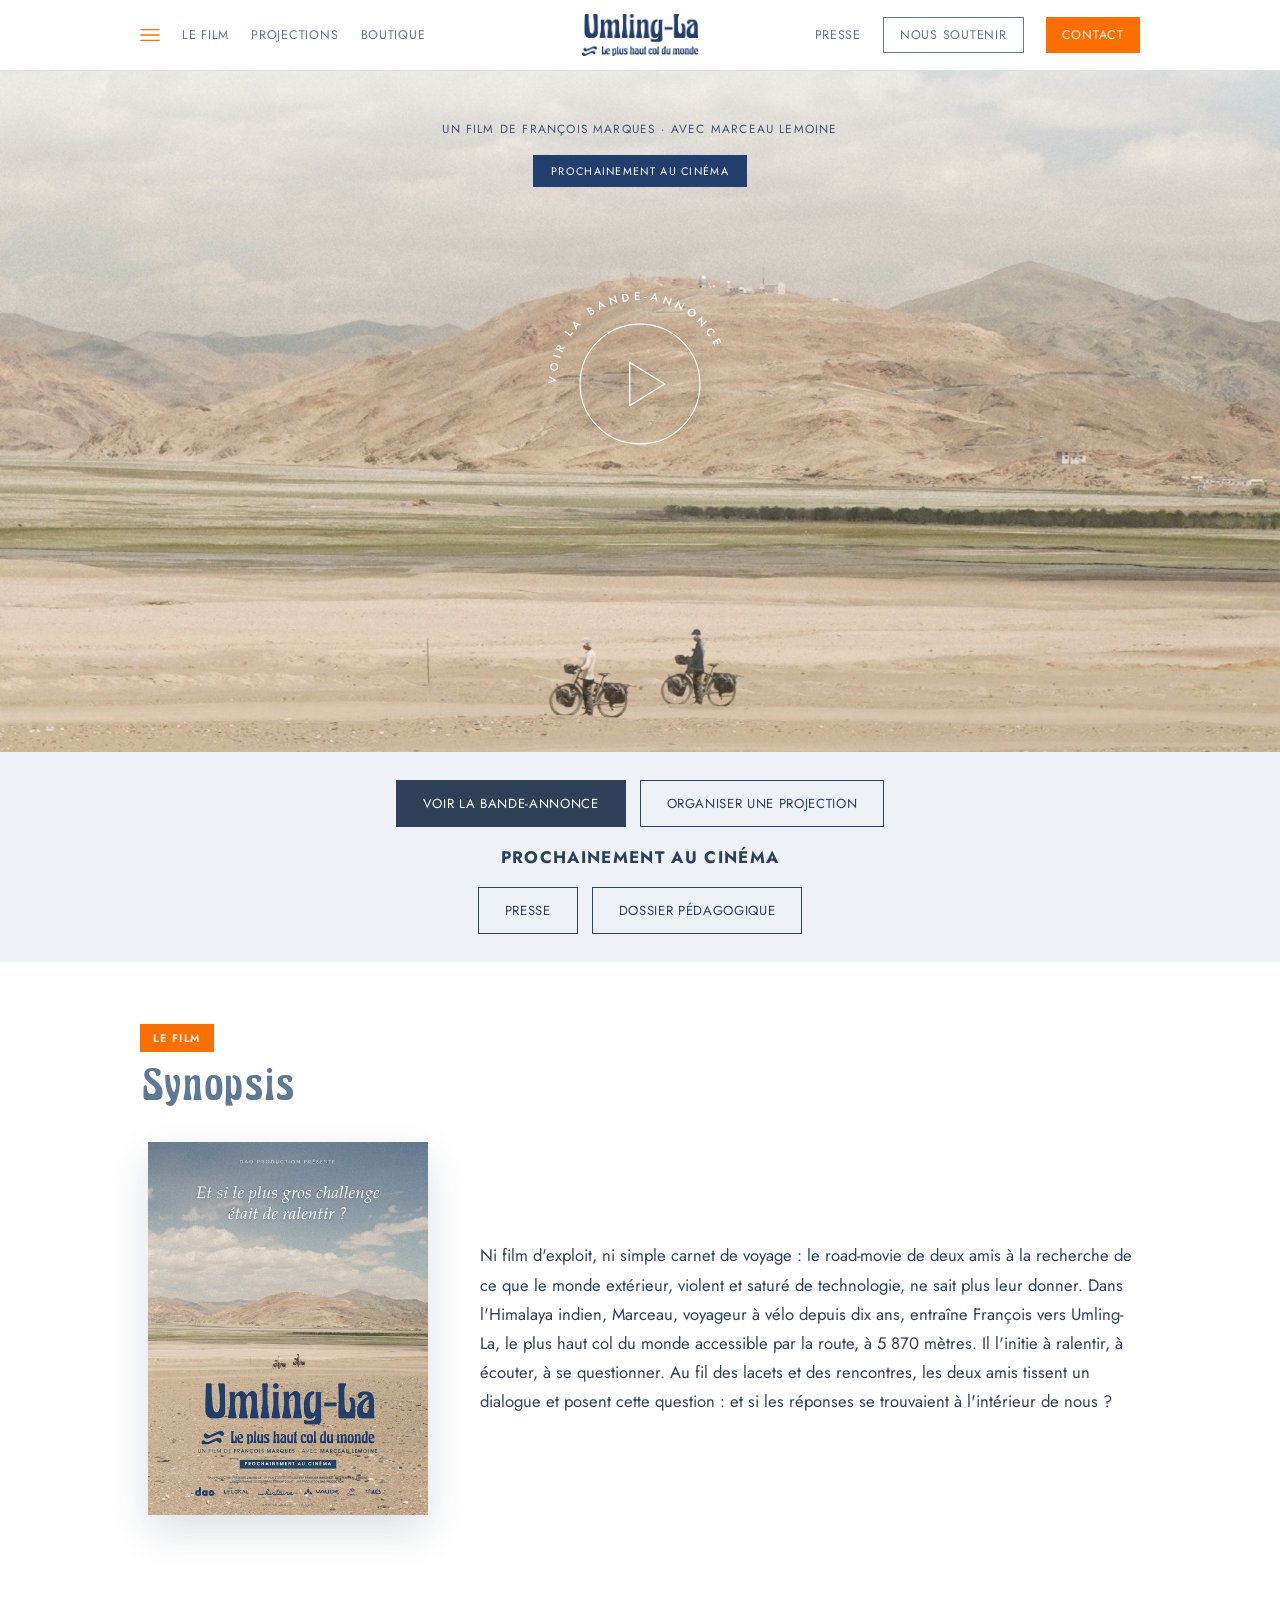
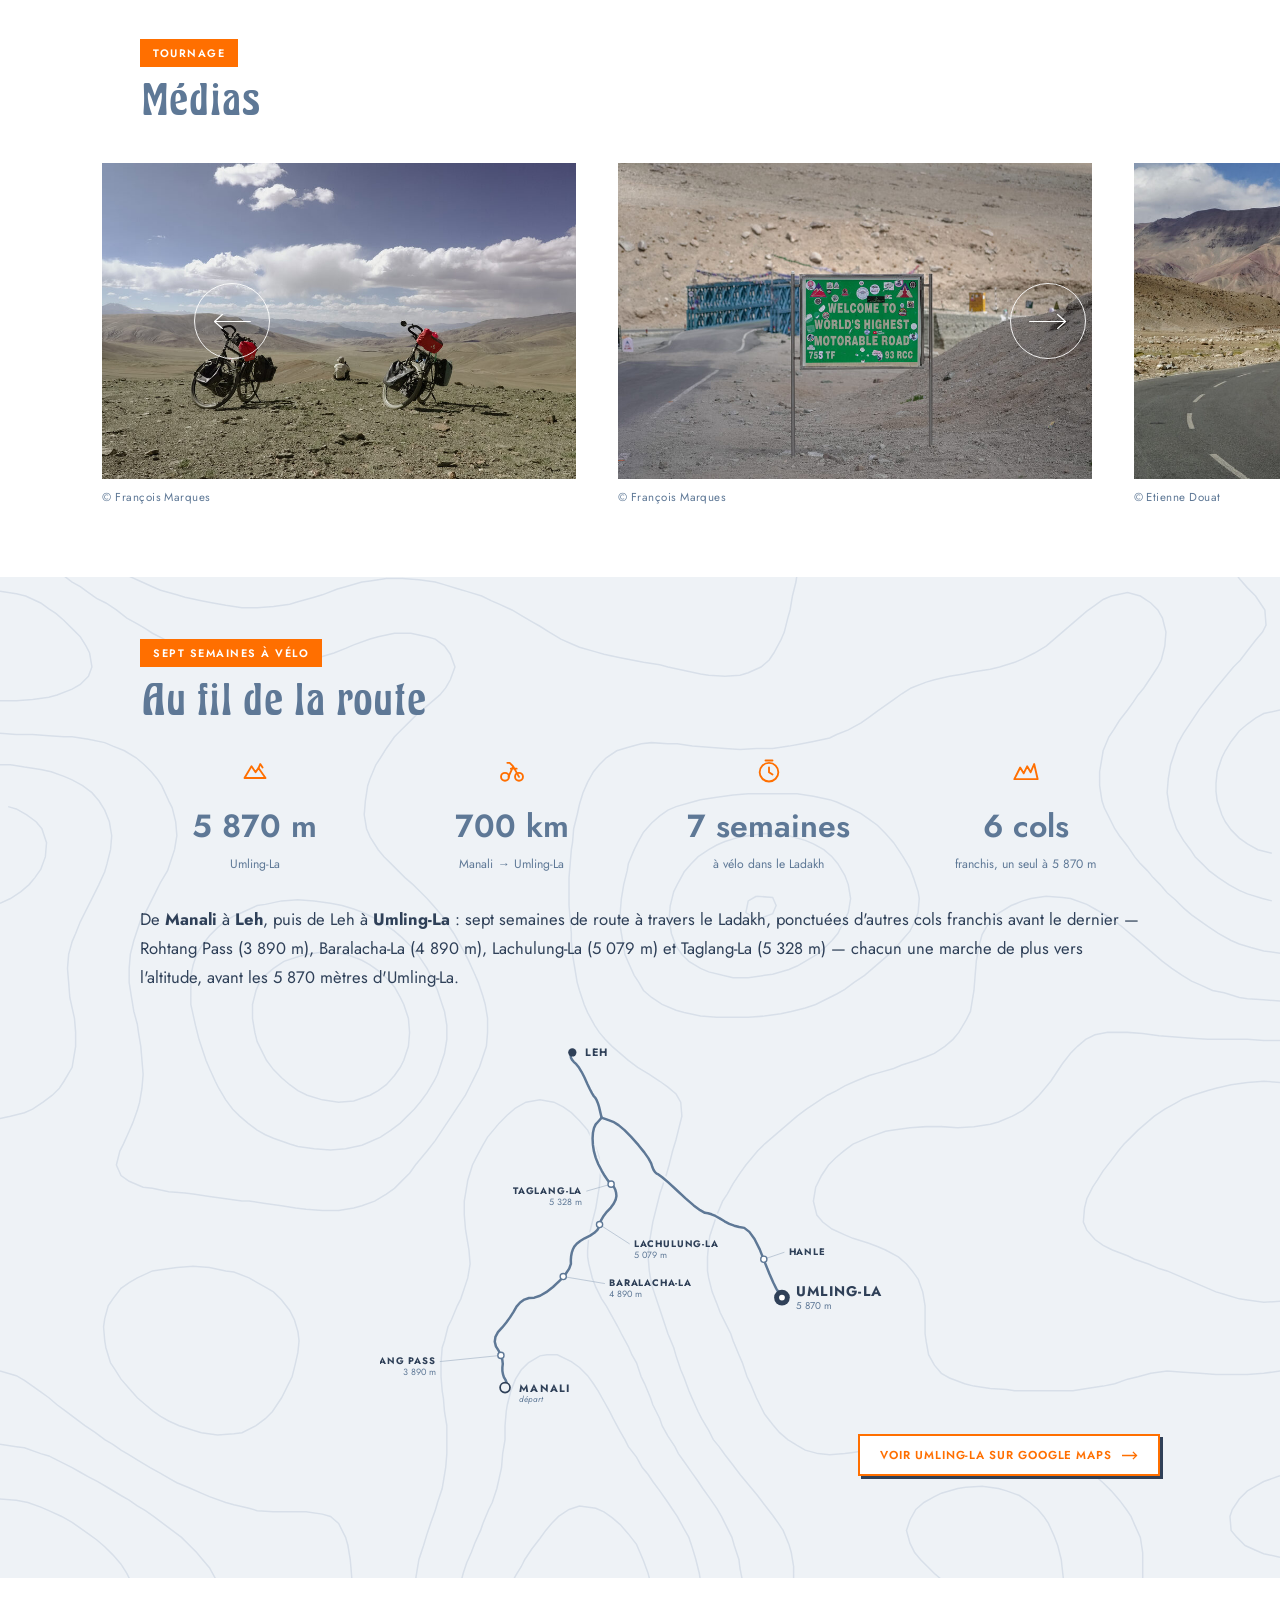
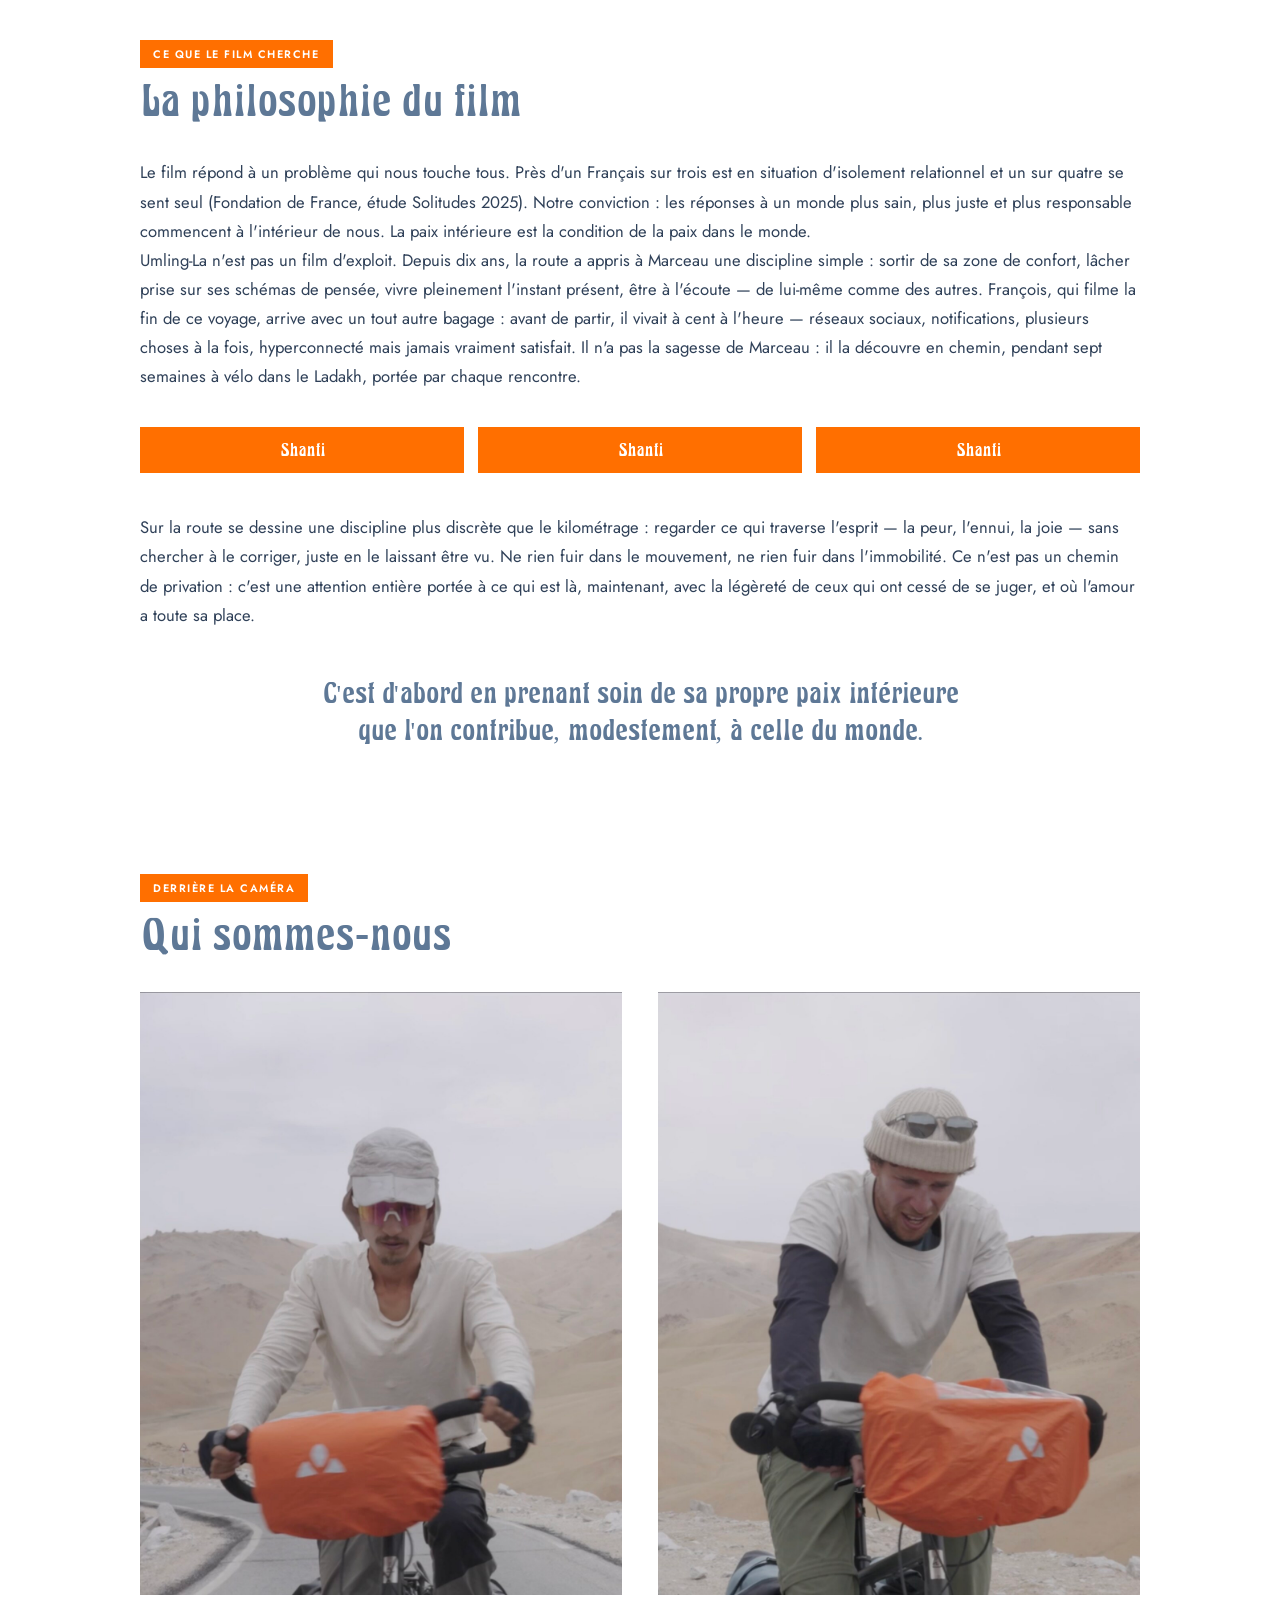
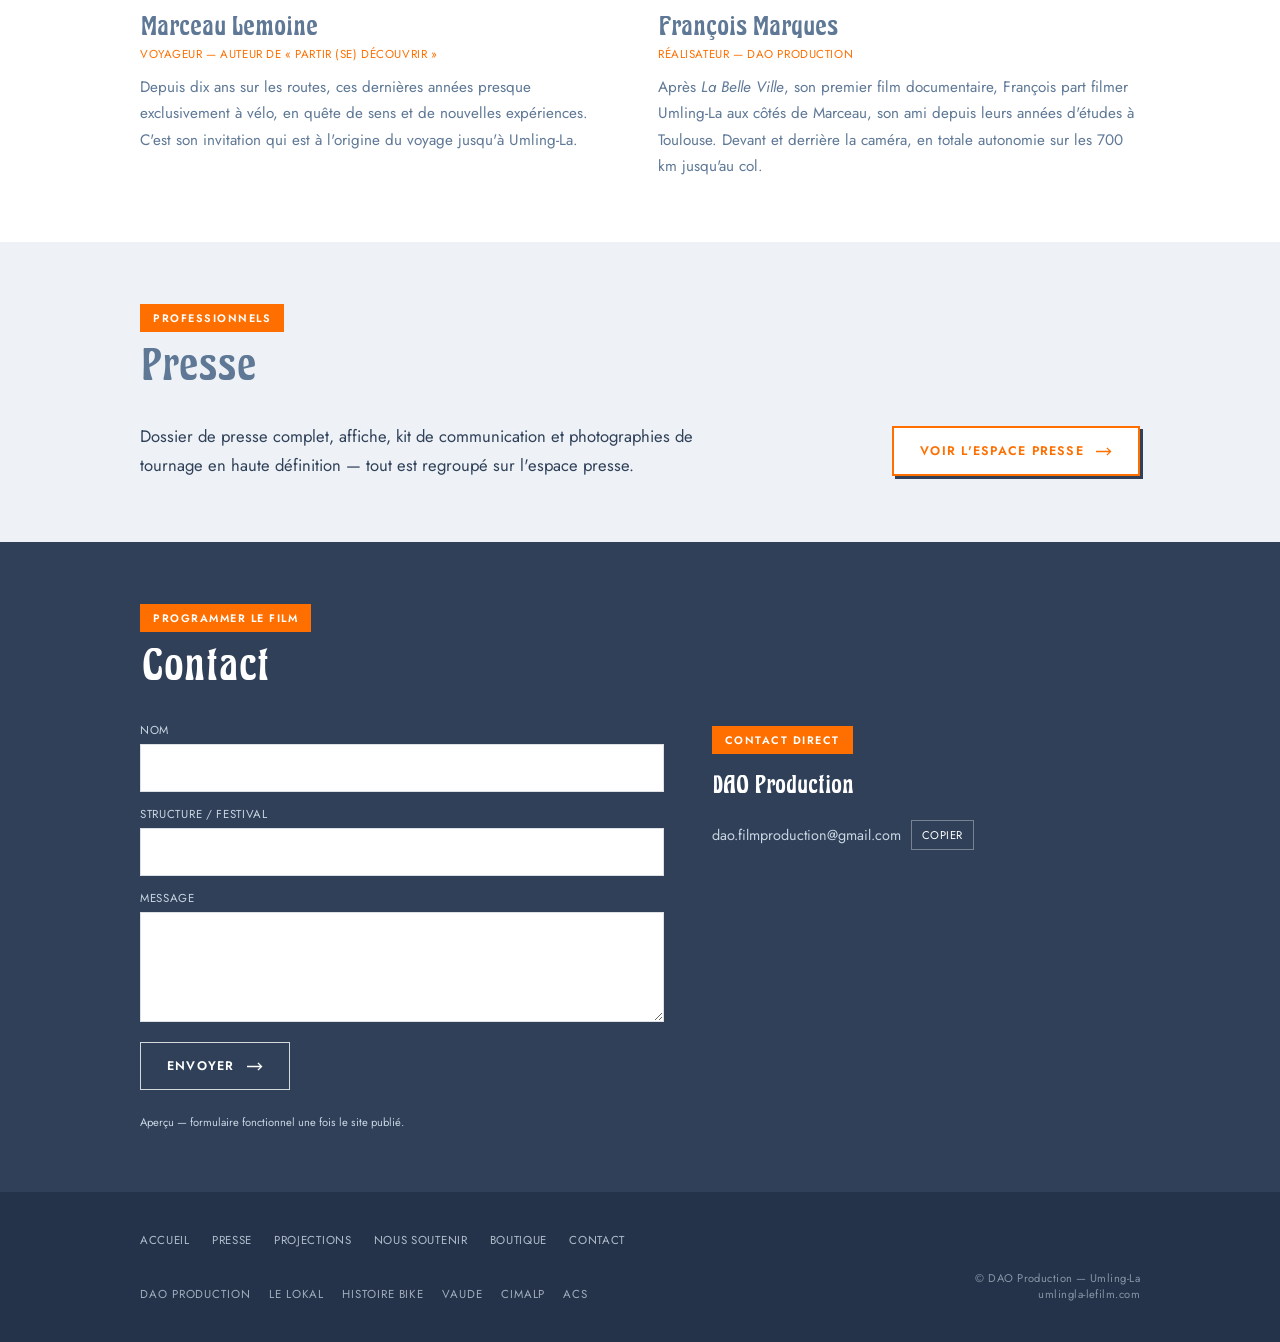
==== commit 52938a7a: "Add files via upload modif 2 site" ====
--- a/index.html
+++ b/index.html
@@ -93,13 +93,13 @@
       <button class="hero-trace-play" id="heroTracePlayBtn" type="button" aria-label="Voir la bande-annonce">
         <svg class="hero-trace-play-spin" viewBox="0 0 200 200" aria-hidden="true">
           <defs><path id="heroPlayCirclePath" d="M100,100 m-84,0 a84,84 0 1,1 168,0 a84,84 0 1,1 -168,0"/></defs>
-          <text font-family="Jost, sans-serif" font-size="14" font-weight="700" letter-spacing="4" fill="#fff">
+          <text font-family="Jost, sans-serif" font-size="11" font-weight="500" letter-spacing="4" fill="#fff">
             <textPath href="#heroPlayCirclePath" startOffset="0%">VOIR LA BANDE-ANNONCE</textPath>
           </text>
         </svg>
         <svg class="hero-trace-play-icon" viewBox="0 0 60 60" aria-hidden="true">
-          <circle cx="30" cy="30" r="26" fill="none" stroke="#fff" stroke-width="2.4"/>
-          <path d="M24,18 L44,30 L24,42 Z" fill="#fff"/>
+          <circle cx="30" cy="30" r="29" fill="none" stroke="#fff" stroke-width="0.55"/>
+          <path d="M25,19.5 L42,30 L25,40.5 Z" fill="none" stroke="#fff" stroke-width="0.7" stroke-linejoin="round"/>
         </svg>
       </button>
     </div>
@@ -147,7 +147,7 @@
   </div>
 </section>
 
-<section id="medias" class="bg-deep">
+<section id="medias">
   <div class="wrap">
     <div class="section-head">
       <div class="eyebrow">Tournage</div>
@@ -156,10 +156,11 @@
   </div>
   <div class="media-carousel-wrap">
     <button class="media-arrow media-arrow-prev" type="button" aria-label="Photo précédente">
-      <svg viewBox="0 0 24 24"><path d="M15,4 L7,12 L15,20" fill="none" stroke="currentColor" stroke-width="2" stroke-linecap="round" stroke-linejoin="round"/></svg>
+      <svg viewBox="0 0 48 24"><path d="M45,12 H4 M13,4 L4,12 L13,20" fill="none" stroke="currentColor" stroke-width="1.3" stroke-linecap="round" stroke-linejoin="round"/></svg>
     </button>
     <div class="media-carousel" id="media-carousel">
-      <figure class="media-slide"><img src="img/media/thumbs/m01.jpg" alt="Un cycliste seul sur la route, face aux montagnes du Ladakh" loading="lazy"><figcaption>© Etienne Douat</figcaption></figure>
+      <figure class="media-slide"><img src="img/media/thumbs/m12.jpg" alt="Deux vélos chargés, seuls dans l'immensité du désert" loading="lazy"><figcaption>© François Marques</figcaption></figure>
+      <figure class="media-slide"><img src="img/media/thumbs/m15.jpg" alt="Panneau annonçant la plus haute route carrossable du monde" loading="lazy"><figcaption>© François Marques</figcaption></figure>
       <figure class="media-slide"><img src="img/media/thumbs/m03.jpg" alt="Route sinueuse à travers les montagnes du Ladakh" loading="lazy"><figcaption>© Etienne Douat</figcaption></figure>
       <figure class="media-slide"><img src="img/media/thumbs/m04.jpg" alt="Marceau et François au col de Taglang-La, 5 328 mètres" loading="lazy"><figcaption>© Etienne Douat</figcaption></figure>
       <figure class="media-slide"><img src="img/media/thumbs/m05.jpg" alt="Vaste plaine désertique du Ladakh" loading="lazy"><figcaption>© Etienne Douat</figcaption></figure>
@@ -167,16 +168,11 @@
       <figure class="media-slide"><img src="img/media/thumbs/m07.jpg" alt="Vallée verdoyante traversée par une rivière" loading="lazy"><figcaption>© Etienne Douat</figcaption></figure>
       <figure class="media-slide"><img src="img/media/thumbs/m08.jpg" alt="Vélo chargé face à un relief coloré du Ladakh" loading="lazy"><figcaption>© Etienne Douat</figcaption></figure>
       <figure class="media-slide"><img src="img/media/thumbs/m09.jpg" alt="Yaks dans un paysage désertique du Ladakh" loading="lazy"><figcaption>© Etienne Douat</figcaption></figure>
-      <figure class="media-slide"><img src="img/media/thumbs/m10.jpg" alt="Vélo chargé sur une route de montagne, sommets enneigés en arrière-plan" loading="lazy"><figcaption>© François Marques</figcaption></figure>
       <figure class="media-slide"><img src="img/media/thumbs/m11.jpg" alt="Un oiseau de proie sur un éboulis rocheux du Ladakh" loading="lazy"><figcaption>© Etienne Douat</figcaption></figure>
-      <figure class="media-slide"><img src="img/media/thumbs/m12.jpg" alt="Deux vélos chargés, seuls dans l'immensité du désert" loading="lazy"><figcaption>© François Marques</figcaption></figure>
-      <figure class="media-slide"><img src="img/media/thumbs/m13.jpg" alt="Paysage désertique du Ladakh, sous un ciel nuageux" loading="lazy"><figcaption>© François Marques</figcaption></figure>
-      <figure class="media-slide"><img src="img/media/thumbs/m14.jpg" alt="Glacier accroché aux sommets du Ladakh" loading="lazy"><figcaption>© Marceau Lemoine</figcaption></figure>
-      <figure class="media-slide"><img src="img/media/thumbs/m15.jpg" alt="Panneau annonçant la plus haute route carrossable du monde" loading="lazy"><figcaption>© François Marques</figcaption></figure>
-      <figure class="media-slide"><img src="img/media/thumbs/m16.jpg" alt="Glacier et sommets enneigés du Ladakh" loading="lazy"><figcaption>© Marceau Lemoine</figcaption></figure>
+      <figure class="media-slide"><img src="img/media/thumbs/m01.jpg" alt="Un cycliste seul sur la route, face aux montagnes du Ladakh" loading="lazy"><figcaption>© Etienne Douat</figcaption></figure>
     </div>
     <button class="media-arrow media-arrow-next" type="button" aria-label="Photo suivante">
-      <svg viewBox="0 0 24 24"><path d="M9,4 L17,12 L9,20" fill="none" stroke="currentColor" stroke-width="2" stroke-linecap="round" stroke-linejoin="round"/></svg>
+      <svg viewBox="0 0 48 24"><path d="M3,12 H44 M35,4 L44,12 L35,20" fill="none" stroke="currentColor" stroke-width="1.3" stroke-linecap="round" stroke-linejoin="round"/></svg>
     </button>
   </div>
 </section>
@@ -202,7 +198,7 @@
     <div class="trace-map" role="img" aria-label="Tracé animé de l'itinéraire à vélo, de Manali à Umling-La en passant par Leh et les cols Rohtang Pass, Baralacha-La, Lachulung-La et Taglang-La">
       <svg viewBox="-160 40 1260 960" xmlns="http://www.w3.org/2000/svg"><path d="M143,921 L143.4,920.4 L144.1,919.1 L145.2,917.2 L146.8,914.8 L147.0,911.3 L146.0,906.9 L143.8,901.6 L140.2,895.4 L137.9,888.4 L136.6,880.8 L136.5,872.5 L137.5,863.5 L136.4,853.9 L133.3,843.6 L128.1,832.8 L120.9,821.2 L118.1,809.8 L119.7,798.2 L125.8,786.8 L136.2,775.2 L146.0,763.3 L155.0,750.9 L163.2,738.1 L170.8,724.9 L179.6,714.8 L189.7,707.8 L201.1,703.9 L213.9,703.1 L227.8,698.4 L242.9,689.8 L259.2,677.2 L276.8,660.8 L289.8,645.9 L298.4,632.8 L302.6,621.4 L302.4,611.6 L303.1,602.6 L304.7,594.2 L307.2,586.5 L310.8,579.5 L316.7,572.6 L325.1,565.9 L335.9,559.2 L349.1,552.8 L359.4,545.9 L366.8,538.6 L371.2,531.0 L372.8,523.0 L376.3,514.4 L381.9,505.1 L389.6,495.2 L399.4,484.8 L406.5,474.9 L411.0,465.6 L412.9,457.0 L412.1,449.0 L410.2,441.8 L407.1,435.4 L402.8,429.9 L397.2,425.1 L391.1,417.8 L384.4,407.8 L377.0,395.1 L369.0,379.9 L362.8,364.4 L358.4,348.8 L355.9,333.0 L355.1,317.0 L356.0,303.4 L358.5,292.1 L362.6,283.2 L368.4,276.8 L372.7,271.9 L375.6,268.6 L377,267 M377,267 L376.4,264.4 L375.1,259.1 L373.2,251.2 L370.8,240.8 L368.0,231.9 L365.0,224.6 L361.8,219.0 L358.2,215.0 L353.9,208.1 L348.6,198.2 L342.5,185.4 L335.5,169.6 L328.7,156.4 L322.1,145.6 L315.6,137.4 L309.4,131.6 L305.1,126.4 L302.7,121.8 L302.2,117.8 L303.8,114.2 L304.9,111.6 L305.6,109.9 L306,109 M377,267 L379.8,268.0 L385.4,270.0 L393.9,273.0 L405.1,277.0 L418.0,285.1 L432.5,297.2 L448.6,313.4 L466.4,333.6 L480.4,351.1 L490.6,365.7 L497.1,377.5 L499.9,386.5 L503.0,393.7 L506.5,399.1 L510.4,402.6 L514.6,404.4 L523.8,411.2 L537.8,423.2 L556.6,440.4 L580.4,462.6 L600.1,479.6 L615.7,491.2 L627.2,497.5 L634.8,498.5 L643.2,501.1 L652.8,505.2 L663.2,510.9 L674.8,518.1 L686.4,524.1 L698.3,528.7 L710.4,532.0 L722.6,534.0 L735.0,543.7 L747.5,561.1 L760.1,586.1 L772.9,618.9 L783.8,645.6 L792.9,666.4 L800.2,681.1 L805.8,689.9 L809.9,696.4 L812.6,700.8 L814,703" fill="none" stroke="#EEF2F6" stroke-width="15" stroke-linecap="round" stroke-linejoin="round"/><style>.ta{stroke-dasharray:815;stroke-dashoffset:815;animation:dr 3s ease-in-out forwards}.tl{stroke-dasharray:179;stroke-dashoffset:179;animation:dr .9s 3s ease-out forwards}.tb{stroke-dasharray:645;stroke-dashoffset:645;animation:dr 2.6s 4s ease-in-out forwards}.pt{opacity:0;animation:ap .5s forwards}@keyframes dr{to{stroke-dashoffset:0}}@keyframes ap{to{opacity:1}}</style><path class="ta" d="M143,921 L143.4,920.4 L144.1,919.1 L145.2,917.2 L146.8,914.8 L147.0,911.3 L146.0,906.9 L143.8,901.6 L140.2,895.4 L137.9,888.4 L136.6,880.8 L136.5,872.5 L137.5,863.5 L136.4,853.9 L133.3,843.6 L128.1,832.8 L120.9,821.2 L118.1,809.8 L119.7,798.2 L125.8,786.8 L136.2,775.2 L146.0,763.3 L155.0,750.9 L163.2,738.1 L170.8,724.9 L179.6,714.8 L189.7,707.8 L201.1,703.9 L213.9,703.1 L227.8,698.4 L242.9,689.8 L259.2,677.2 L276.8,660.8 L289.8,645.9 L298.4,632.8 L302.6,621.4 L302.4,611.6 L303.1,602.6 L304.7,594.2 L307.2,586.5 L310.8,579.5 L316.7,572.6 L325.1,565.9 L335.9,559.2 L349.1,552.8 L359.4,545.9 L366.8,538.6 L371.2,531.0 L372.8,523.0 L376.3,514.4 L381.9,505.1 L389.6,495.2 L399.4,484.8 L406.5,474.9 L411.0,465.6 L412.9,457.0 L412.1,449.0 L410.2,441.8 L407.1,435.4 L402.8,429.9 L397.2,425.1 L391.1,417.8 L384.4,407.8 L377.0,395.1 L369.0,379.9 L362.8,364.4 L358.4,348.8 L355.9,333.0 L355.1,317.0 L356.0,303.4 L358.5,292.1 L362.6,283.2 L368.4,276.8 L372.7,271.9 L375.6,268.6 L377,267" fill="none" stroke="#5E7896" stroke-width="6" stroke-linecap="round" stroke-linejoin="round"/><path class="tl" d="M377,267 L376.4,264.4 L375.1,259.1 L373.2,251.2 L370.8,240.8 L368.0,231.9 L365.0,224.6 L361.8,219.0 L358.2,215.0 L353.9,208.1 L348.6,198.2 L342.5,185.4 L335.5,169.6 L328.7,156.4 L322.1,145.6 L315.6,137.4 L309.4,131.6 L305.1,126.4 L302.7,121.8 L302.2,117.8 L303.8,114.2 L304.9,111.6 L305.6,109.9 L306,109" fill="none" stroke="#5E7896" stroke-width="6" stroke-linecap="round" stroke-linejoin="round"/><path class="tb" d="M377,267 L379.8,268.0 L385.4,270.0 L393.9,273.0 L405.1,277.0 L418.0,285.1 L432.5,297.2 L448.6,313.4 L466.4,333.6 L480.4,351.1 L490.6,365.7 L497.1,377.5 L499.9,386.5 L503.0,393.7 L506.5,399.1 L510.4,402.6 L514.6,404.4 L523.8,411.2 L537.8,423.2 L556.6,440.4 L580.4,462.6 L600.1,479.6 L615.7,491.2 L627.2,497.5 L634.8,498.5 L643.2,501.1 L652.8,505.2 L663.2,510.9 L674.8,518.1 L686.4,524.1 L698.3,528.7 L710.4,532.0 L722.6,534.0 L735.0,543.7 L747.5,561.1 L760.1,586.1 L772.9,618.9 L783.8,645.6 L792.9,666.4 L800.2,681.1 L805.8,689.9 L809.9,696.4 L812.6,700.8 L814,703" fill="none" stroke="#5E7896" stroke-width="6" stroke-linecap="round" stroke-linejoin="round"/><g class="pt" style="animation-delay:0.4s"><path d="M133,843 L-15,858" stroke="#9FB0C4" stroke-width="1.5" fill="none"/><text x="-25" y="865" font-size="23" font-weight="700" letter-spacing="2" fill="#2F4058" text-anchor="end">ROHTANG PASS</text><text x="-25" y="891" font-size="22" fill="#5E7896" text-anchor="end">3 890 m</text><circle cx="133" cy="843" r="7.5" fill="#fff" stroke="#5E7896" stroke-width="3.3"/></g><g class="pt" style="animation-delay:1.4s"><path d="M284,652 L385,669" stroke="#9FB0C4" stroke-width="1.5" fill="none"/><text x="395" y="676" font-size="23" font-weight="700" letter-spacing="2" fill="#2F4058" text-anchor="start">BARALACHA-LA</text><text x="395" y="702" font-size="22" fill="#5E7896" text-anchor="start">4 890 m</text><circle cx="284" cy="652" r="7.5" fill="#fff" stroke="#5E7896" stroke-width="3.3"/></g><g class="pt" style="animation-delay:2.0s"><path d="M372,526 L445,573" stroke="#9FB0C4" stroke-width="1.5" fill="none"/><text x="455" y="580" font-size="23" font-weight="700" letter-spacing="2" fill="#2F4058" text-anchor="start">LACHULUNG-LA</text><text x="455" y="606" font-size="22" fill="#5E7896" text-anchor="start">5 079 m</text><circle cx="372" cy="526" r="7.5" fill="#fff" stroke="#5E7896" stroke-width="3.3"/></g><g class="pt" style="animation-delay:2.4s"><path d="M400,428 L340,445" stroke="#9FB0C4" stroke-width="1.5" fill="none"/><text x="330" y="452" font-size="23" font-weight="700" letter-spacing="2" fill="#2F4058" text-anchor="end">TAGLANG-LA</text><text x="330" y="478" font-size="22" fill="#5E7896" text-anchor="end">5 328 m</text><circle cx="400" cy="428" r="7.5" fill="#fff" stroke="#5E7896" stroke-width="3.3"/></g><g class="pt" style="animation-delay:6.0s"><path d="M770,610 L820,593" stroke="#9FB0C4" stroke-width="1.5" fill="none"/><text x="830" y="600" font-size="23" font-weight="700" letter-spacing="2" fill="#2F4058" text-anchor="start">HANLE</text><circle cx="770" cy="610" r="7.5" fill="#fff" stroke="#5E7896" stroke-width="3.3"/></g><g class="pt" style="animation-delay:0s"><circle cx="143" cy="921" r="12" fill="#EEF2F6" stroke="#2F4058" stroke-width="4.2"/><text x="177" y="931" font-size="26" font-weight="700" letter-spacing="3" fill="#2F4058">MANALI</text><text x="177" y="957" font-size="20" font-style="italic" fill="#5E7896">départ</text></g><g class="pt" style="animation-delay:3.9s"><circle cx="306" cy="109" r="10" fill="#2F4058"/><text x="336" y="118" font-size="26" font-weight="700" letter-spacing="3" fill="#2F4058">LEH</text></g><g class="pt" style="animation-delay:6.6s"><circle cx="814" cy="703" r="19" fill="#2F4058" class="arr"/><circle cx="814" cy="703" r="7" fill="#fff"/><text x="848" y="699" font-size="34" font-weight="700" letter-spacing="3" fill="#2F4058">UMLING-LA</text><text x="848" y="731" font-size="24" fill="#5E7896">5 870 m</text></g></svg>
     </div>
-    <a class="map-link" href="https://www.google.com/maps/place/Umling+La/@32.7815,78.7403,10z" target="_blank" rel="noopener">Voir Umling-La sur Google Maps ↗</a>
+    <a class="map-link" href="https://maps.app.goo.gl/yRNLFS882UeB95aK6" target="_blank" rel="noopener">Voir Umling-La sur Google Maps</a>
   </div>
 </section>
 
@@ -222,32 +218,6 @@
     <p>Sur la route se dessine une discipline plus discrète que le kilométrage : regarder ce qui traverse l'esprit — la peur, l'ennui, la joie — sans chercher à le corriger, juste en le laissant être vu. Ne rien fuir dans le mouvement, ne rien fuir dans l'immobilité. Ce n'est pas un chemin de privation : c'est une attention entière portée à ce qui est là, maintenant, avec la légèreté de ceux qui ont cessé de se juger, et où l'amour a toute sa place.</p>
     <div class="pull-quote">
       <p>C'est d'abord en prenant soin de sa propre paix intérieure<br>que l'on contribue, modestement, à celle du monde.</p>
-    </div>
-  </div>
-</section>
-
-<section id="rencontres" class="bg-brume">
-  <div class="wrap">
-    <div class="section-head">
-      <div class="eyebrow">Sur le chemin</div>
-      <h2>Les rencontres</h2>
-    </div>
-    <div class="meet-grid">
-      <div class="meet-card">
-        <div class="meet-mark">Portrait de Rigdol</div>
-        <h3>Rigdol</h3>
-        <p>Moine bouddhiste rencontré dans un monastère, devenu un ami — il invite Marceau et François chez lui. Sa vie tient en une phrase : servir un idéal, tout en acceptant de ne jamais devenir cet idéal.</p>
-      </div>
-      <div class="meet-card">
-        <div class="meet-mark">Portrait d'Alif</div>
-        <h3>Alif</h3>
-        <p>Commerçant à Leh, il vend des châles en pashmina. Pour lui, le voyage rapproche des autres — mais une vie se construit dans l'ancrage : la connaissance parfaite de son territoire, l'harmonie avec soi, les autres et son environnement.</p>
-      </div>
-      <div class="meet-card">
-        <div class="meet-mark">Portrait de l'autostoppeur</div>
-        <h3>Un autostoppeur du Ladakh</h3>
-        <p>Pris sur la route, il travaille sur les questions environnementales et fait le lien entre méditation, introspection et écologie — une écologie d'abord intérieure.</p>
-      </div>
     </div>
   </div>
 </section>
@@ -402,7 +372,7 @@
     const mediaNext = document.querySelector('.media-arrow-next');
     const scrollByStep = () => {
       const slide = mediaTrack.querySelector('.media-slide');
-      return slide ? slide.getBoundingClientRect().width + 18 : 340;
+      return slide ? slide.getBoundingClientRect().width + (parseFloat(getComputedStyle(mediaTrack).columnGap) || 18) : 340;
     };
     mediaPrev.addEventListener('click', ()=> mediaTrack.scrollBy({left: -scrollByStep(), behavior:'smooth'}));
     mediaNext.addEventListener('click', ()=> mediaTrack.scrollBy({left: scrollByStep(), behavior:'smooth'}));
--- a/styles.css
+++ b/styles.css
@@ -36,7 +36,7 @@
 .eyebrow{
   font-family: "Jost", sans-serif; font-weight: 600; letter-spacing: 0.14em; text-transform: uppercase;
   font-size: 0.68rem; display: inline-flex; align-items:center; gap:8px; color: #fff;
-  background: var(--warm); padding: 6px 13px; border-radius: 3px;
+  background: var(--warm); padding: 6px 13px; border-radius:0;
 }
 .lacet{ width:18px; height:9px; stroke: currentColor; fill:none; stroke-width:2.3; stroke-linecap:round; stroke-linejoin:round; flex-shrink:0; }
 .preview-badge{
@@ -60,10 +60,10 @@
 .nav-left{ justify-self:start; }
 .nav-right{ justify-self:end; }
 .nav-right a.nav-soutenir{
-  color: var(--title); border: 1px solid var(--ink-soft); border-radius: 999px; padding: 8px 16px;
+  color: var(--title); border: 1px solid var(--ink-soft); border-radius:0; padding: 8px 16px;
 }
 .nav-right a.nav-contact{
-  background: var(--warm); color: #fff; border-radius: 3px; padding: 9px 16px;
+  background: var(--warm); color: #fff; border-radius:0; padding: 9px 16px;
 }
 @media (max-width:640px){ .nav-left, .nav-right{ display:none; } .nav-row{ grid-template-columns: 1fr; } }
 
@@ -87,7 +87,7 @@
 .hero-by{ font-family:"Jost", sans-serif; font-size:0.74rem; letter-spacing:0.1em; text-transform:uppercase; color:#223E6D; opacity:0.85; margin-top:4px; }
 .hero-badge{
   margin-top: 10px; font-family:"Jost", sans-serif; font-size:0.68rem; letter-spacing:0.12em; text-transform:uppercase;
-  color:#fff; background:#223E6D; padding: 8px 18px; border-radius:2px;
+  color:#fff; background:#223E6D; padding: 8px 18px; border-radius:0;
 }
 
 .action-band{ background: var(--mist-soft); }
@@ -102,14 +102,25 @@
 .stamp-row .dot{ opacity:0.5; }
 .cta-row{ display:flex; gap:14px; justify-content:center; flex-wrap:wrap; }
 .btn{
-  font-family:"Jost", sans-serif; font-size:0.82rem; letter-spacing:0.05em; text-decoration:none;
-  padding: 13px 26px; border-radius: 3px; text-transform:uppercase; border: 1px solid transparent;
-  cursor:pointer; display:inline-block; transition: background-color 0.2s ease, color 0.2s ease, border-color 0.2s ease;
-}
-.btn-primary{ background: var(--deep); color: #fff; }
-.btn-primary:hover{ background: var(--warm); }
-.btn-line{ background: transparent; color: var(--deep); border-color: var(--deep); }
-.btn-line:hover{ background: var(--warm); color:#fff; border-color: var(--warm); }
+  font-family:"Jost", sans-serif; font-size:0.78rem; font-weight:600; letter-spacing:0.1em; text-decoration:none;
+  padding: 14px 26px; border-radius:0; text-transform:uppercase; border: 2px solid var(--warm);
+  cursor:pointer; display:inline-flex; align-items:center; gap:12px; box-shadow:3px 3px 0 var(--deep);
+  transition: transform .18s ease, box-shadow .18s ease, background-color .18s ease, color .18s ease, border-color .18s ease;
+}
+.btn::after, .map-link::after{
+  content:""; width:16px; height:9px; flex:none; background: currentColor;
+  -webkit-mask: url("data:image/svg+xml,%3Csvg xmlns='http://www.w3.org/2000/svg' viewBox='0 0 22 12'%3E%3Cpath d='M0 6h20M15 1l5 5-5 5' fill='none' stroke='black' stroke-width='1.8'/%3E%3C/svg%3E") center/contain no-repeat;
+          mask: url("data:image/svg+xml,%3Csvg xmlns='http://www.w3.org/2000/svg' viewBox='0 0 22 12'%3E%3Cpath d='M0 6h20M15 1l5 5-5 5' fill='none' stroke='black' stroke-width='1.8'/%3E%3C/svg%3E") center/contain no-repeat;
+  transition: transform .18s ease;
+}
+.btn:hover::after, .map-link:hover::after{ transform: translateX(5px); }
+.btn:hover{ transform: translate(3px,3px); box-shadow:0 0 0 var(--deep); }
+.btn-primary{ background: var(--warm); color:#fff; }
+.btn-primary:hover{ background: var(--deep); border-color: var(--deep); }
+.btn-line{ background:#fff; color: var(--warm); }
+.btn-line:hover{ background: var(--warm); color:#fff; }
+section.bg-deep .btn{ box-shadow:3px 3px 0 rgba(255,255,255,0.85); }
+section.bg-deep .btn:hover{ box-shadow:0 0 0 rgba(255,255,255,0); }
 
 section{ padding-block: 62px; }
 .page-head{ padding-block: 44px 8px; text-align:center; }
@@ -139,7 +150,7 @@
 .synopsis-grid-affiche .figure-frame{ max-width:280px; margin-inline:auto; }
 .synopsis-grid-affiche .figure-frame img{ box-shadow: 0 16px 40px rgba(47,64,88,0.16); }
 @media (max-width:760px){ .synopsis-grid-affiche{ grid-template-columns: 1fr; } .synopsis-grid-affiche .figure-frame{ max-width:220px; } }
-.figure-frame img{ width:100%; height:auto; border-radius: 4px; }
+.figure-frame img{ width:100%; height:auto; border-radius:0; }
 .figure-cap{ font-family:"Jost", sans-serif; font-size:0.7rem; letter-spacing:0.05em; color: var(--ink-soft); padding: 10px 4px 0; }
 @media (max-width: 760px){ .synopsis-grid{ grid-template-columns: 1fr; } }
 
@@ -159,7 +170,7 @@
 .shanti-btn{
   position:relative; flex:1 1 130px; cursor:pointer; font-family:"UmlingTitre", serif;
   font-size:1rem; color:#fff; background: var(--warm); border:1px solid var(--warm);
-  border-radius:5px; padding:12px 10px; text-align:center; overflow:hidden; min-height:46px;
+  border-radius:0; padding:12px 10px; text-align:center; overflow:hidden; min-height:46px;
   display:flex; align-items:center; justify-content:center;
 }
 .shanti-btn:hover, .shanti-btn:focus-visible{ background: var(--deep); border-color: var(--deep); }
@@ -216,7 +227,7 @@
   position:absolute; top:-42px; right:0; background:transparent; border:none; color:#fff;
   font-size:1.4rem; cursor:pointer; line-height:1; padding:8px;
 }
-.video-modal-frame{ position:relative; width:100%; aspect-ratio:16/9; background:#000; border-radius:4px; overflow:hidden; }
+.video-modal-frame{ position:relative; width:100%; aspect-ratio:16/9; background:#000; border-radius:0; overflow:hidden; }
 .video-modal-frame iframe{ position:absolute; inset:0; width:100%; height:100%; border:0; }
 .video-modal-frame .video-placeholder{
   position:absolute; inset:0; display:flex; align-items:center; justify-content:center; text-align:center;
@@ -232,43 +243,49 @@
 .trace-anime-wrap{ display:flex; flex-direction:column; align-items:center; padding: 32px 20px 40px; }
 .trace-map{ position:relative; width:100%; max-width:520px; aspect-ratio: 1260/960; }
 .trace-map svg:first-child{ display:block; width:100%; height:100%; }
-.map-link{ margin-top:14px; font-family:"Jost", sans-serif; font-size:0.8rem; color: var(--warm); text-decoration:underline; text-underline-offset:2px; }
+.map-link{
+  margin-top:22px; display:inline-flex; align-items:center; gap:14px; text-decoration:none;
+  font-family:"Jost", sans-serif; font-size:0.9rem; font-weight:600; letter-spacing:0.08em; text-transform:uppercase;
+  color: var(--warm); background:#fff; border:2px solid var(--warm); padding:17px 34px; box-shadow:5px 5px 0 var(--deep);
+  transition: transform .18s ease, box-shadow .18s ease, background-color .18s ease, color .18s ease;
+}
+.map-link:hover{ background: var(--warm); color:#fff; }
 
 .read-more{ display:inline-flex; align-items:center; gap:8px; margin-top:20px; font-family:"Jost", sans-serif; font-weight:600; font-size:0.72rem; letter-spacing:0.12em; text-transform:uppercase; color: var(--warm); text-decoration:none; }
 .read-more svg{ width:22px; height:15px; stroke: var(--warm); stroke-width:1.8; flex-shrink:0; }
 
 #medias .section-head{ margin-bottom:0; }
-.media-carousel-wrap{ position:relative; margin-top:34px; }
+.media-carousel-wrap{ position:relative; margin-top:34px; --slide-w: clamp(300px, 37vw, 740px); }
 .media-carousel{
-  display:flex; gap:18px; overflow-x:auto; scroll-snap-type:x mandatory; scroll-padding-inline:20px;
-  padding: 4px max(20px, env(safe-area-inset-left,0px)) 10px; -webkit-overflow-scrolling:touch;
+  display:flex; gap:42px; overflow-x:auto; scroll-snap-type:x mandatory; scroll-padding-inline:8vw;
+  padding: 4px 8vw 10px; -webkit-overflow-scrolling:touch;
   scrollbar-width:none;
 }
 .media-carousel::-webkit-scrollbar{ display:none; }
 .media-slide{
-  flex: 0 0 auto; width:min(78vw, 420px); scroll-snap-align:start; margin:0;
+  flex: 0 0 auto; width:var(--slide-w); scroll-snap-align:start; margin:0;
 }
 .media-slide img{
-  width:100%; height:300px; object-fit:cover; border-radius:4px; box-shadow: 0 14px 34px rgba(0,0,0,0.28);
+  width:100%; aspect-ratio:3 / 2; height:auto; display:block; object-fit:cover; border-radius:0; box-shadow:none;
 }
 .media-slide figcaption{
-  margin-top:10px; font-family:"Jost", sans-serif; font-size:0.72rem; letter-spacing:0.04em; color: var(--on-deep-soft);
+  margin-top:10px; font-family:"Jost", sans-serif; font-size:0.72rem; letter-spacing:0.04em; color: var(--ink-soft);
 }
 .media-arrow{
-  position:absolute; top:150px; transform:translateY(-50%); z-index:5;
-  width:46px; height:46px; border-radius:50%; border:1px solid rgba(255,255,255,0.35);
-  background: rgba(36,51,74,0.7); color:#fff; display:flex; align-items:center; justify-content:center;
-  cursor:pointer; backdrop-filter: blur(3px);
-}
-.media-arrow:hover{ background: var(--warm); border-color: var(--warm); }
-.media-arrow svg{ width:20px; height:20px; }
-.media-arrow-prev{ left:16px; }
-.media-arrow-next{ right:16px; }
-@media (max-width:640px){ .media-arrow{ display:none; } }
+  position:absolute; top:calc(var(--slide-w) / 3 + 4px); transform:translateY(-50%); z-index:5;
+  width:76px; height:76px; border-radius:50%; border:1px solid rgba(255,255,255,0.9);
+  background: transparent; color:#fff; display:flex; align-items:center; justify-content:center;
+  cursor:pointer; padding:0; transition: background .2s ease, border-color .2s ease;
+}
+.media-arrow:hover{ background: rgba(255,255,255,0.18); }
+.media-arrow svg{ width:42px; height:21px; filter: drop-shadow(0 0 3px rgba(0,0,0,0.35)); }
+.media-arrow-prev{ left:calc(8vw + 40px + 4vw); }
+.media-arrow-next{ right:calc(8vw + 40px + 4vw); }
+@media (max-width:640px){ .media-arrow{ display:none; } .media-carousel-wrap{ --slide-w: 78vw; } .media-carousel{ gap:18px; padding-inline:20px; scroll-padding-inline:20px; } }
 
 .hero-trace-layer{ position:absolute; inset:0; z-index:3; pointer-events:none; }
 .hero-trace-play-wrap{
-  position:absolute; transform:translate(-50%,-50%); width:150px; height:150px; pointer-events:auto;
+  position:absolute; transform:translate(-50%,-50%); width:200px; height:200px; pointer-events:auto;
   opacity:0; animation: hero-play-fade-in 0.7s ease 0.5s forwards;
 }
 @keyframes hero-play-fade-in{ to{ opacity:1; } }
@@ -277,8 +294,10 @@
 }
 .hero-trace-play-spin{ position:absolute; inset:0; width:100%; height:100%; animation: hero-play-spin 16s linear infinite; }
 @keyframes hero-play-spin{ to{ transform:rotate(360deg); } }
-.hero-trace-play-icon{ position:absolute; width:40%; height:40%; left:50%; top:50%; transform:translate(-50%,-50%); filter: drop-shadow(0 2px 8px rgba(0,0,0,0.35)); }
-.hero-trace-play:hover .hero-trace-play-icon circle{ fill: rgba(180,85,46,0.55); }
+.hero-trace-play-icon{ position:absolute; width:62%; height:62%; left:50%; top:50%; transform:translate(-50%,-50%); filter: drop-shadow(0 1px 6px rgba(0,0,0,0.35)); }
+.hero-trace-play{ transition: transform .35s cubic-bezier(.2,.7,.2,1); }
+.hero-trace-play:hover, .hero-trace-play:focus-visible{ transform: scale(1.12); }
+.hero-trace-play:focus-visible{ outline:none; }
 @media (prefers-reduced-motion: reduce){
   .hero-trace-play-wrap{ animation:none; opacity:1; }
   .hero-trace-play-spin{ animation:none; }
@@ -286,7 +305,7 @@
 
 .meet-grid{ display:grid; grid-template-columns: repeat(3,1fr); gap: 36px; }
 .meet-mark{
-  width:100%; aspect-ratio: 1; border-radius:3px; margin-bottom:18px; border: 1px solid var(--line);
+  width:100%; aspect-ratio: 1; border-radius:0; margin-bottom:18px; border: 1px solid var(--line);
   background: var(--mist-soft);
   display:flex; align-items:center; justify-content:center; text-align:center; padding:10px;
   font-family:"Jost", sans-serif; letter-spacing:0.05em; text-transform:uppercase; color: var(--ink-soft); font-size:0.66rem;
@@ -306,7 +325,7 @@
 
 .shop-grid{ display:grid; grid-template-columns: repeat(4,1fr); gap:24px; margin-bottom: 32px; }
 .shop-thumb{
-  aspect-ratio: 4/5; border-radius: 4px; background: var(--mist-soft);
+  aspect-ratio: 4/5; border-radius:0; background: var(--mist-soft);
   display:flex; align-items:center; justify-content:center; font-family:"Jost", sans-serif;
   font-size:0.7rem; letter-spacing:0.08em; text-transform:uppercase; color: var(--ink-soft); margin-bottom:14px;
   text-align:center; padding: 10px; overflow:hidden;
@@ -316,19 +335,34 @@
 .shop-info .name{ font-family:"UmlingTitre", serif; color: var(--title); font-size:1.1rem; }
 .shop-info .tag{ font-family:"Jost", sans-serif; font-size:0.72rem; letter-spacing:0.05em; text-transform:uppercase; color: var(--earth); margin-top:4px; }
 .shop-info .price{ font-family:"Jost", sans-serif; font-size:0.85rem; color: var(--ink); margin-top:6px; }
-.shop-link{ display:inline-block; margin-top:8px; font-family:"Jost", sans-serif; font-size:0.74rem; letter-spacing:0.05em; text-transform:uppercase; color: var(--warm); text-decoration:underline; text-underline-offset:3px; }
-.shop-buy{ text-decoration:none; color:#fff; background: var(--warm); padding: 8px 16px; border-radius:3px; }
+.shop-link{ display:block; margin-top:12px; font-family:"Jost", sans-serif; font-size:0.74rem; letter-spacing:0.05em; text-transform:uppercase; color: var(--warm); text-decoration:underline; text-underline-offset:3px; }
+.shop-buy{
+  position:relative; overflow:hidden; isolation:isolate; box-sizing:border-box;
+  display:inline-flex; justify-content:flex-start; align-items:center; gap:14px; text-decoration:none;
+  padding:11px 16px; background: var(--deep); color:#fff; border:1px solid var(--deep);
+  font-weight:600; font-size:0.7rem; letter-spacing:0.16em; text-transform:uppercase; transition: color .4s ease;
+}
+.shop-buy::before{ content:""; position:absolute; inset:0; background: var(--warm); transform:scaleX(0); transform-origin:left; transition: transform .5s cubic-bezier(.7,0,.2,1); z-index:-1; }
+.shop-buy::after{
+  content:""; width:18px; height:9px; flex:none; background: currentColor;
+  -webkit-mask: url("data:image/svg+xml,%3Csvg xmlns='http://www.w3.org/2000/svg' viewBox='0 0 24 12'%3E%3Cpath d='M0 6h23M18 1l5 5-5 5' fill='none' stroke='black' stroke-width='1'/%3E%3C/svg%3E") center/contain no-repeat;
+          mask: url("data:image/svg+xml,%3Csvg xmlns='http://www.w3.org/2000/svg' viewBox='0 0 24 12'%3E%3Cpath d='M0 6h23M18 1l5 5-5 5' fill='none' stroke='black' stroke-width='1'/%3E%3C/svg%3E") center/contain no-repeat;
+  transition: transform .45s cubic-bezier(.7,0,.2,1);
+}
+.shop-buy:hover{ color:#fff; }
+.shop-buy:hover::before{ transform:none; }
+.shop-buy:hover::after{ transform: translateX(5px); }
 @media (max-width:760px){ .shop-grid{ grid-template-columns: 1fr 1fr; } }
 @media (max-width:480px){ .shop-grid{ grid-template-columns: 1fr; } }
 .notify-row{ display:flex; gap:10px; flex-wrap:wrap; align-items:center; }
 .notify-row input[type=email]{
-  font-family:"Jost", sans-serif; padding:12px 14px; border-radius:3px; border:1px solid var(--line);
+  font-family:"Jost", sans-serif; padding:12px 14px; border-radius:0; border:1px solid var(--line);
   background: var(--surface); color: var(--ink); min-width:240px; flex:1;
 }
 .hint{ font-family:"Jost", sans-serif; font-size:0.7rem; color: var(--ink-soft); margin-top:10px; }
 
 .kit-grid{ display:grid; grid-template-columns: repeat(2,1fr); gap: 28px; margin-bottom: 20px; }
-.kit-card{ border: 1px solid var(--line); border-radius: 6px; padding: 28px; display:flex; flex-direction:column; }
+.kit-card{ border: 1px solid var(--line); border-radius:0; padding: 28px; display:flex; flex-direction:column; }
 .kit-name{ font-family:"UmlingTitre", serif; color: var(--title); font-size:1.3rem; }
 .kit-desc{ margin-top:10px; color: var(--ink-soft); font-size:0.95rem; }
 .kit-list{ list-style:none; margin: 18px 0 22px; padding:0; display:flex; flex-direction:column; gap:8px; font-family:"Jost", sans-serif; font-size:0.86rem; color: var(--ink); }
@@ -338,8 +372,8 @@
 @media (max-width:760px){ .kit-grid{ grid-template-columns: 1fr; } }
 
 .gallery-grid{ display:grid; grid-template-columns: repeat(4,1fr); gap:20px; }
-.gallery-item{ border-radius:4px; overflow:hidden; }
-.gallery-item img{ width:100%; aspect-ratio: 4/3; object-fit:cover; border-radius:4px; }
+.gallery-item{ border-radius:0; overflow:hidden; }
+.gallery-item img{ width:100%; aspect-ratio: 4/3; object-fit:cover; border-radius:0; }
 .gallery-item a:has(img){ display:block; }
 .gallery-cap{ display:flex; justify-content:space-between; align-items:center; gap:8px; margin-top:8px; font-family:"Jost", sans-serif; font-size:0.68rem; letter-spacing:0.03em; color: var(--ink-soft); }
 .gallery-cap a{ color: var(--warm); text-decoration:underline; text-underline-offset:2px; white-space:nowrap; }
@@ -347,7 +381,7 @@
 
 .team-grid{ display:grid; grid-template-columns: 1fr 1fr; gap:36px; }
 .team-card{ display:flex; flex-direction:column; }
-.team-photo{ width:100%; aspect-ratio: 4/5; overflow:hidden; border-radius:6px; }
+.team-photo{ width:100%; aspect-ratio: 4/5; overflow:hidden; border-radius:0; }
 .team-photo img{ width:100%; height:100%; object-fit:cover; object-position: center 20%; }
 .team-name{ font-family:"UmlingTitre", serif; color: var(--title); font-size:1.5rem; margin-top:18px; }
 .team-role{ font-family:"Jost", sans-serif; font-size:0.72rem; letter-spacing:0.05em; text-transform:uppercase; color: var(--warm); margin-top:4px; }
@@ -358,7 +392,7 @@
 form.contact{ display:flex; flex-direction:column; gap:14px; }
 form.contact label{ font-family:"Jost", sans-serif; font-size:0.72rem; letter-spacing:0.06em; text-transform:uppercase; color: var(--ink-soft); margin-bottom:6px; display:block; }
 form.contact input, form.contact textarea{
-  width:100%; font-family:"Jost", sans-serif; font-size:0.95rem; padding:12px 14px; border-radius:3px;
+  width:100%; font-family:"Jost", sans-serif; font-size:0.95rem; padding:12px 14px; border-radius:0;
   border:1px solid var(--line); background: var(--surface); color: var(--ink);
 }
 form.contact textarea{ min-height:110px; resize:vertical; }
@@ -368,7 +402,7 @@
 .email-copy{ display:flex; align-items:center; gap:10px; margin-top:22px; flex-wrap:wrap; font-family:"Jost", sans-serif; font-size:0.9rem; }
 .email-copy button{
   font-family:"Jost", sans-serif; font-size:0.7rem; letter-spacing:0.05em; text-transform:uppercase;
-  background:none; border:1px solid var(--line); border-radius:3px; padding:6px 10px; cursor:pointer; color:var(--ink-soft);
+  background:none; border:1px solid var(--line); border-radius:0; padding:6px 10px; cursor:pointer; color:var(--ink-soft);
 }
 @media (max-width:760px){ .contact-grid{ grid-template-columns:1fr; } }
 
@@ -379,3 +413,39 @@
 .partners{ font-family:"Jost", sans-serif; font-size:0.72rem; letter-spacing:0.08em; text-transform:uppercase; opacity:0.75; }
 .partners span{ margin-right:18px; }
 .foot-meta{ font-family:"Jost", sans-serif; font-size:0.7rem; letter-spacing:0.04em; opacity:0.6; text-align:right; }
+
+
+/* lien Google Maps : plus petit, en bas à droite */
+.map-link{
+  align-self:flex-end; margin-top:14px; margin-right:max(0px, calc((100% - 1040px) / 2));
+  font-size:0.72rem; padding:11px 20px; gap:10px; box-shadow:3px 3px 0 var(--deep);
+}
+.map-link::after{ width:16px; height:9px; }
+.map-link:hover{ transform: translate(3px,3px); box-shadow:0 0 0 var(--deep); }
+
+/* Bouton Envoyer du formulaire : encadré blanc, comme « Copier » */
+section.bg-deep form.contact .btn-primary{ background:transparent; color:#fff; border:1px solid rgba(255,255,255,0.8); }
+section.bg-deep form.contact .btn-primary:hover{ background:#fff; color: var(--deep); border-color:#fff; }
+@media (max-width:640px){ .hero-trace-play-wrap{ width:150px; height:150px; } }
+section.bg-deep form.contact .btn-primary{ box-shadow:none; }
+section.bg-deep form.contact .btn-primary:hover{ transform:none; }
+.shop-link.shop-buy{ display:inline-flex; margin-top:12px; font-size:0.7rem; letter-spacing:0.16em; }
+
+.shop-buy:hover{ border-color: var(--warm); background: var(--warm); }
+
+/* Presse : boutons plus petits et plus bas */
+.kit-card .btn{ font-size:0.68rem; padding:10px 16px; gap:10px; margin-top:auto; box-shadow:2px 2px 0 var(--deep); }
+.kit-card .btn::after{ width:13px; height:8px; }
+.kit-card .kit-desc{ margin-bottom:28px; }
+
+/* Bandeau d'action : retour au style simple d'avant (bande-annonce en orange) */
+.action-band .btn{
+  font-size:0.82rem; font-weight:400; letter-spacing:0.05em; padding:13px 26px; gap:0;
+  border:1px solid var(--deep); box-shadow:none; display:inline-block; transform:none;
+}
+.action-band .btn::after{ display:none; }
+.action-band .btn:hover{ transform:none; box-shadow:none; }
+.action-band .btn-line{ background:transparent; color:var(--deep); border-color:var(--deep); }
+.action-band .btn-line:hover{ background:var(--warm); color:#fff; border-color:var(--warm); }
+.action-band .btn-primary{ background:var(--deep); color:#fff; border-color:var(--deep); }
+.action-band .btn-primary:hover{ background:var(--warm); border-color:var(--warm); }
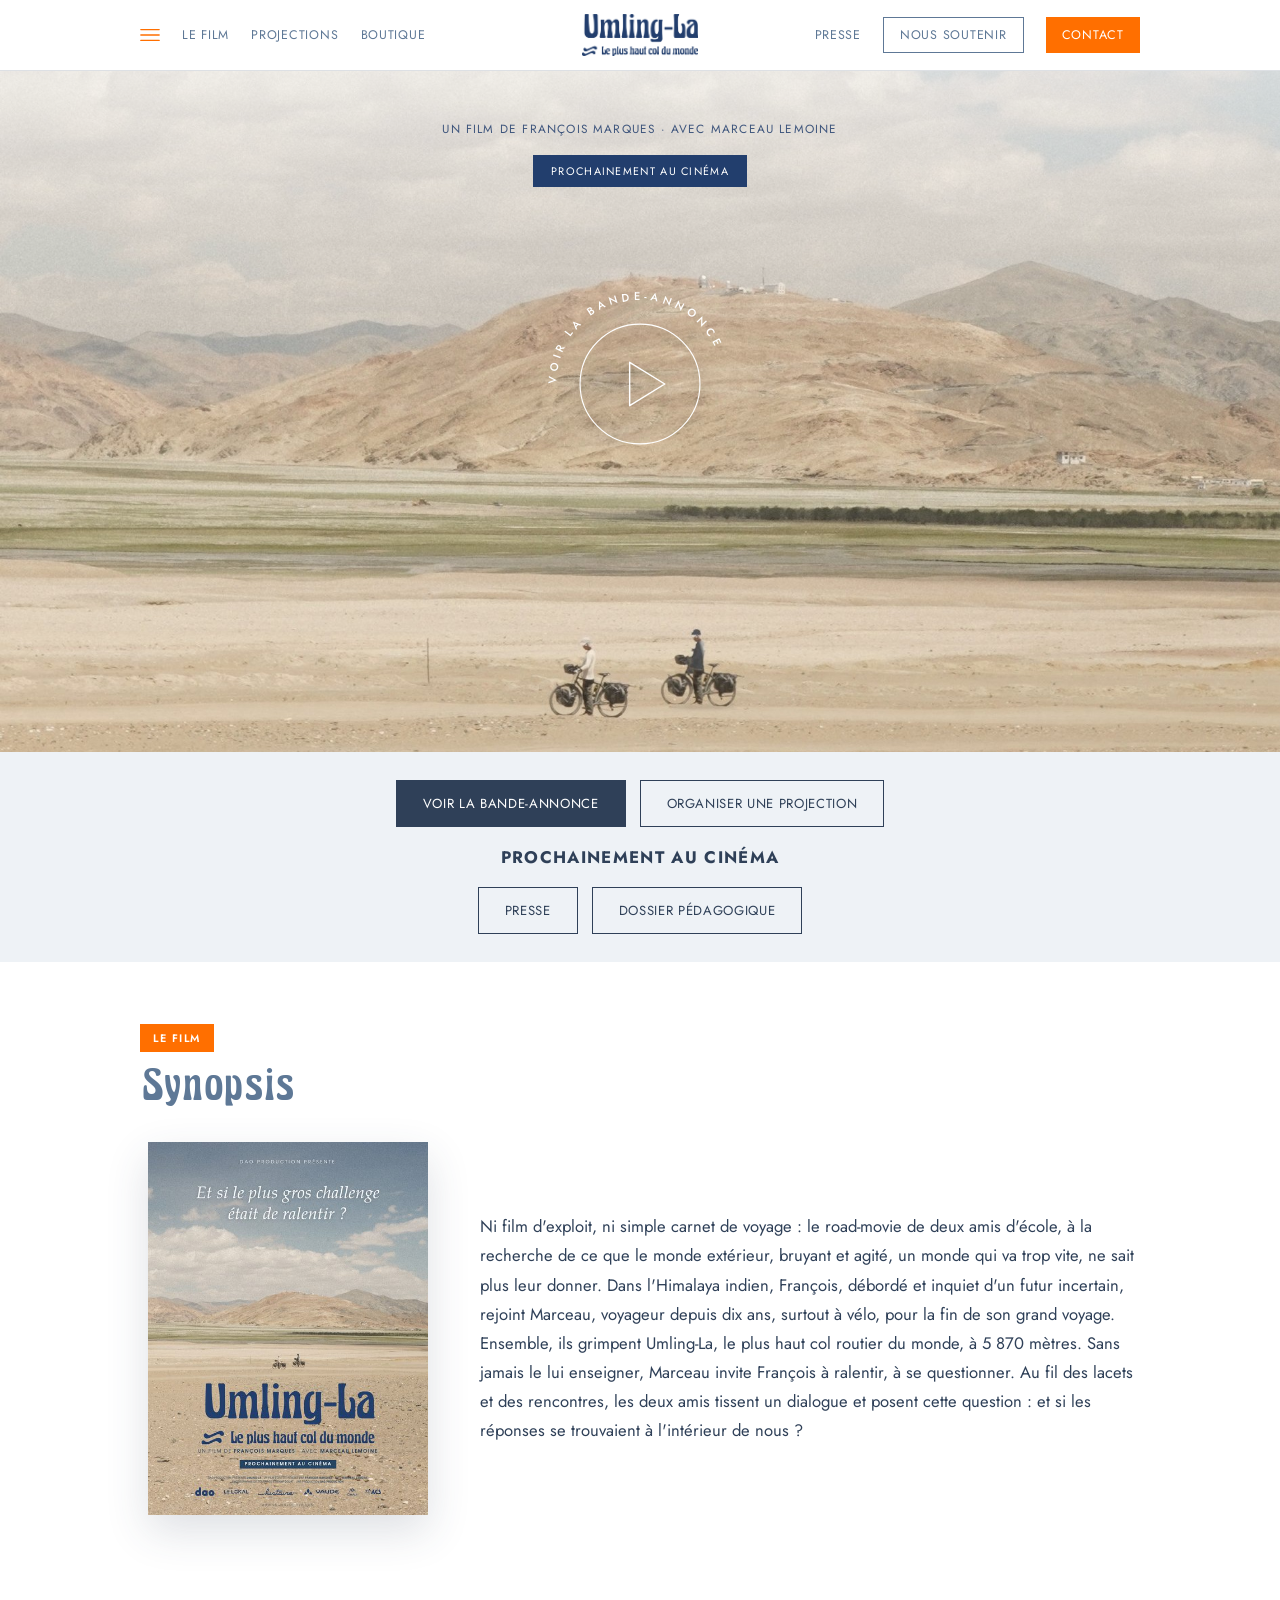
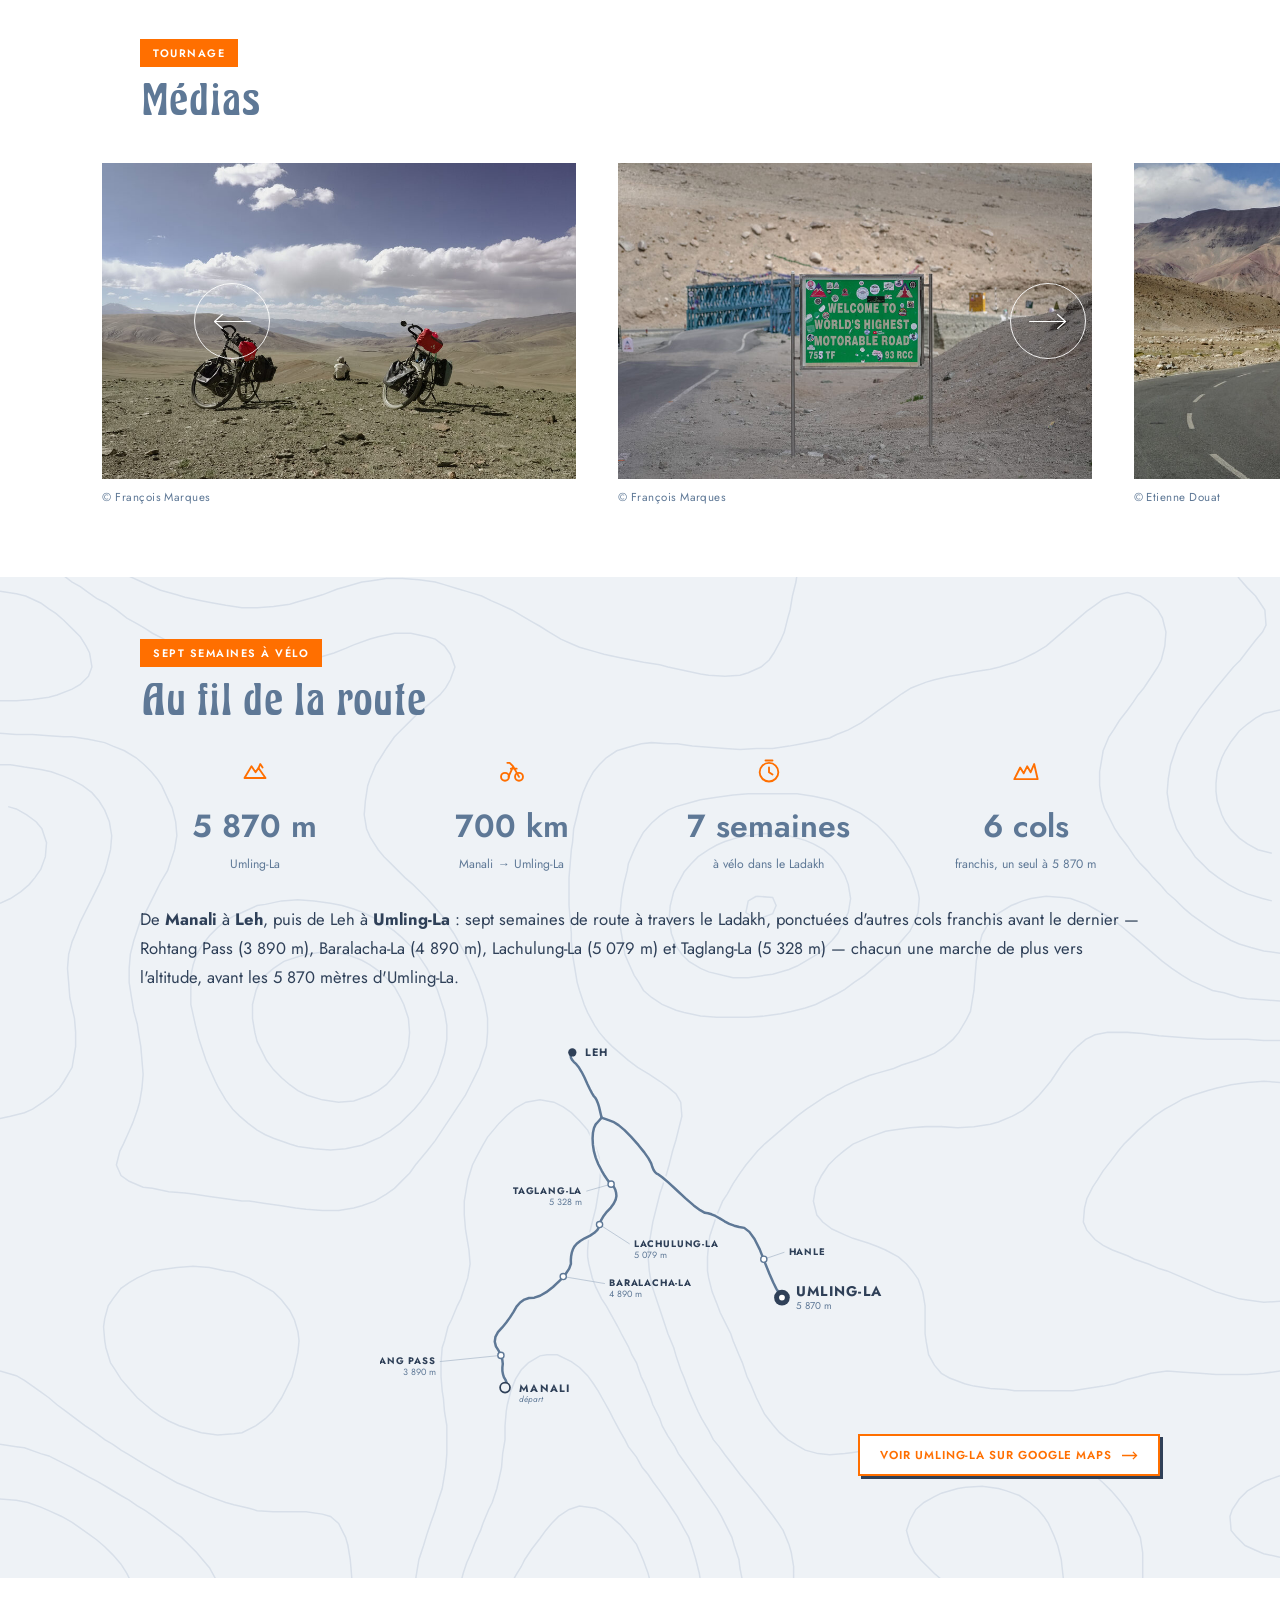
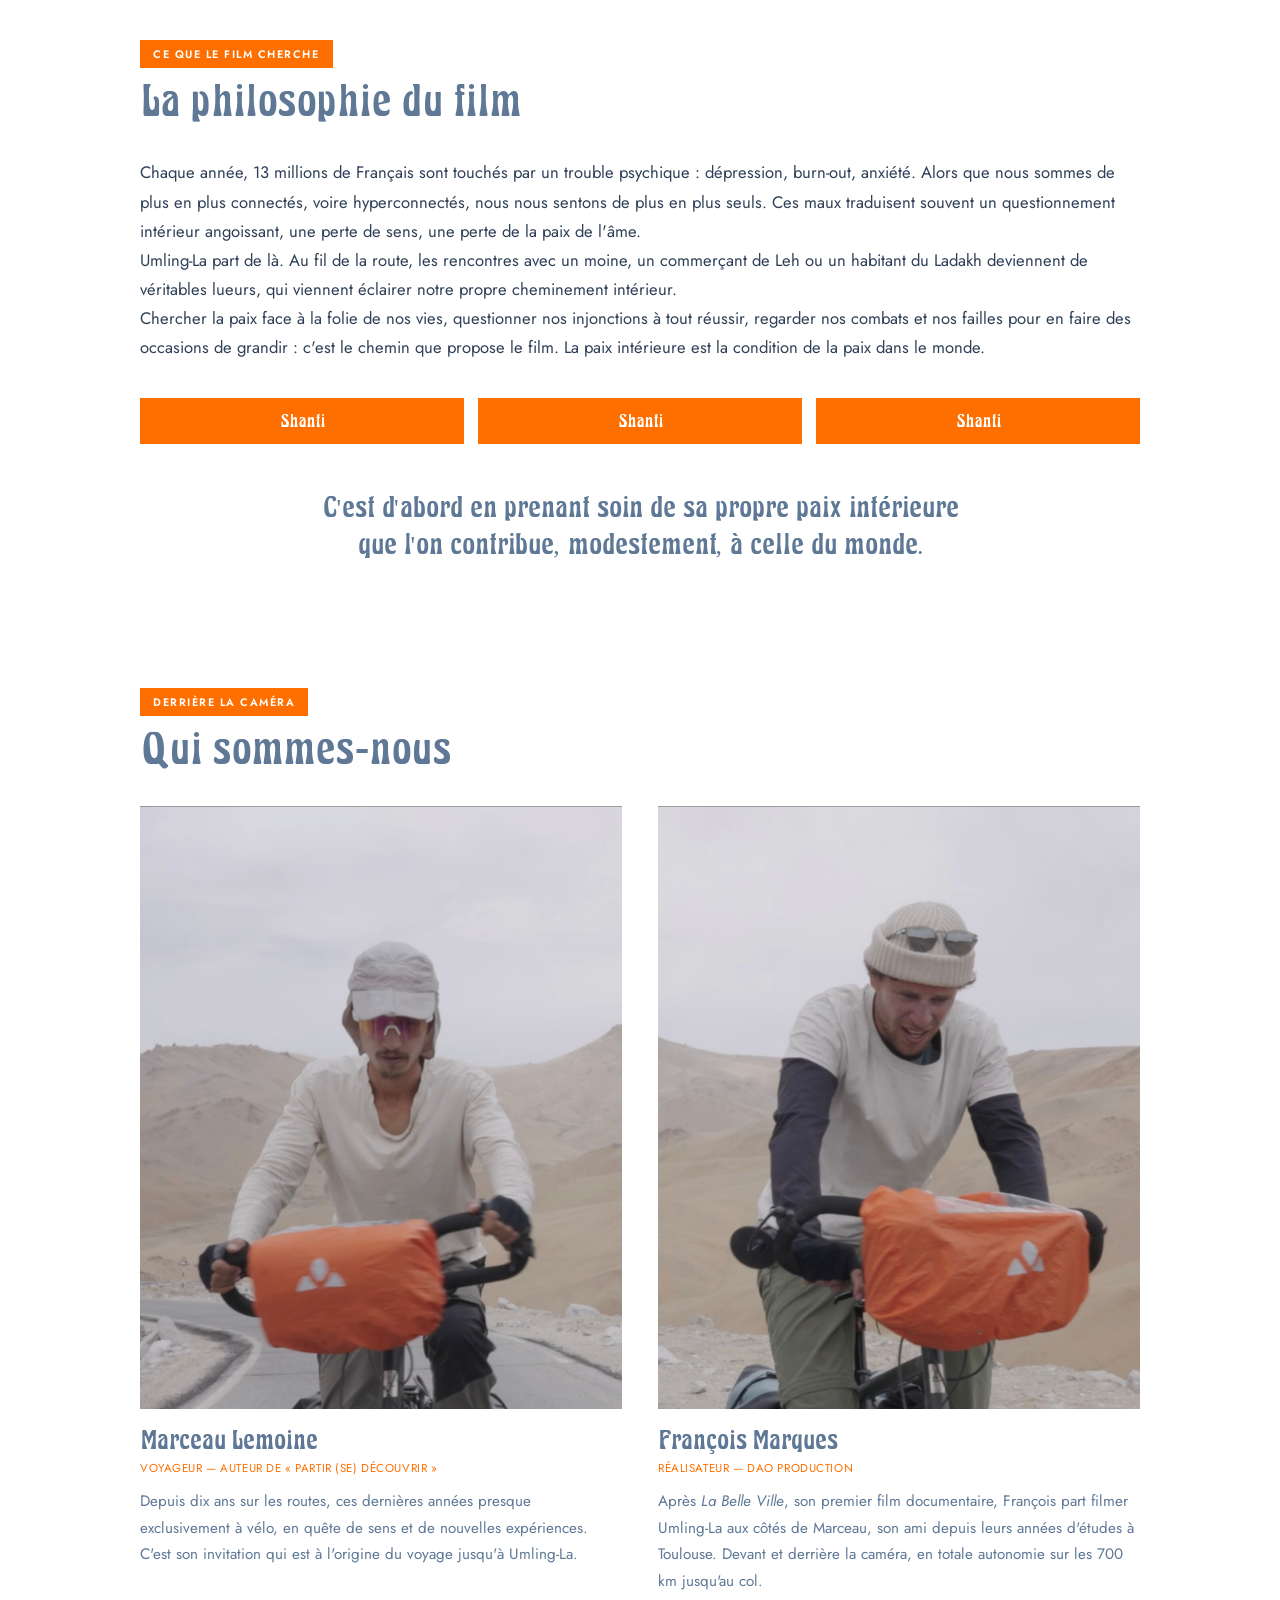
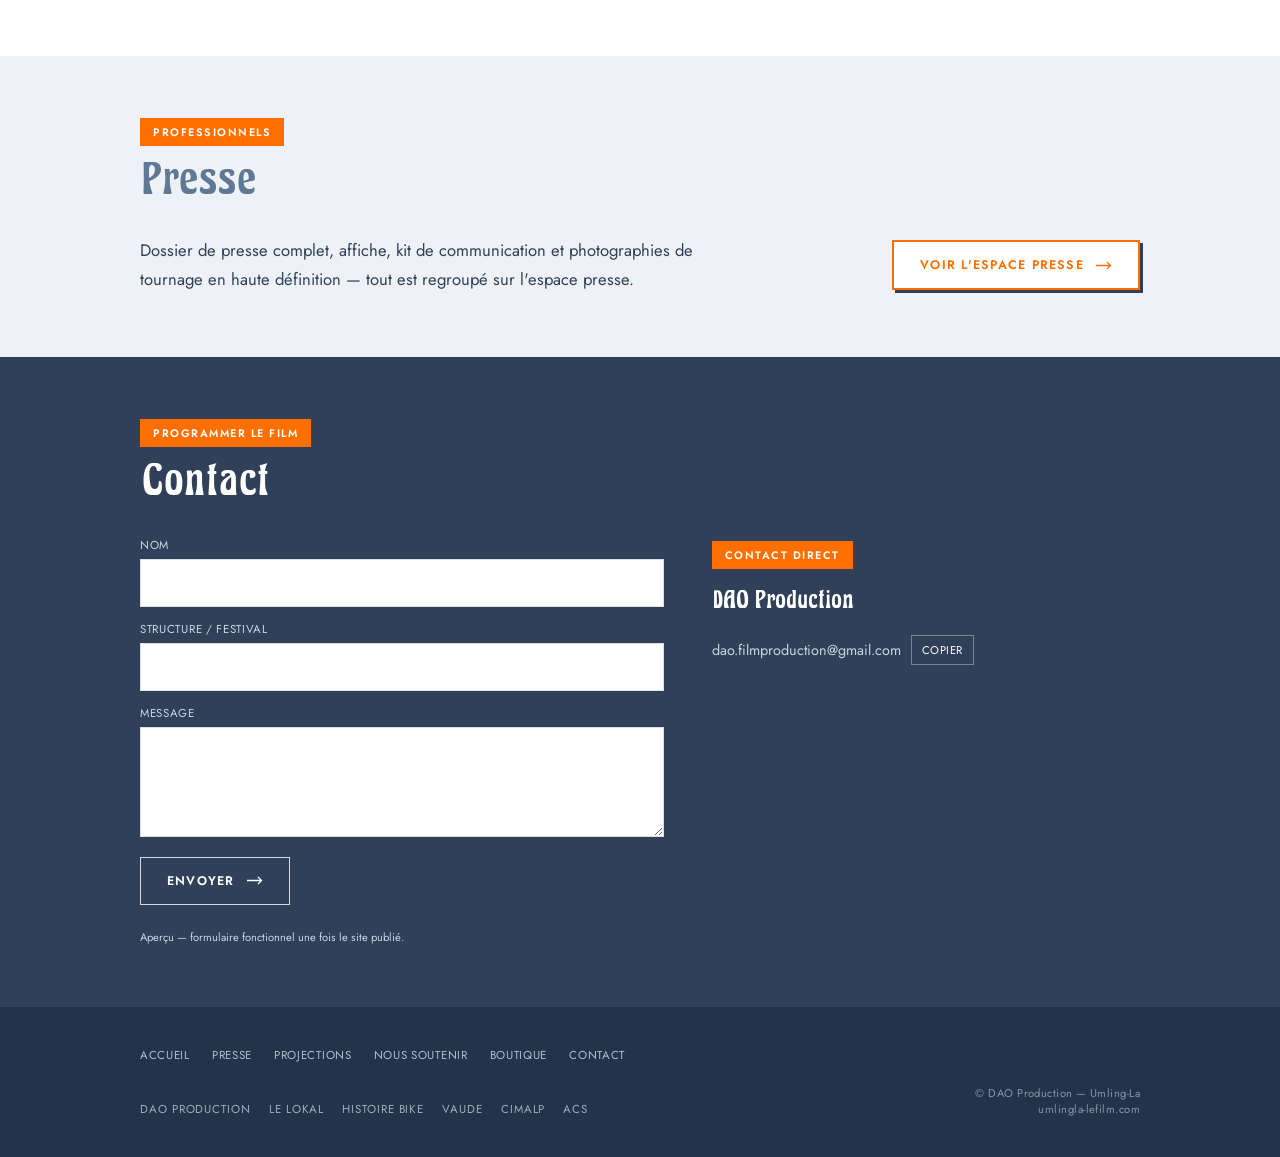
==== commit 186f9856: "Add files via upload" ====
--- a/index.html
+++ b/index.html
@@ -141,7 +141,7 @@
         </div>
       </div>
       <div>
-        <p>Ni film d'exploit, ni simple carnet de voyage : le road-movie de deux amis à la recherche de ce que le monde extérieur, violent et saturé de technologie, ne sait plus leur donner. Dans l'Himalaya indien, Marceau, voyageur à vélo depuis dix ans, entraîne François vers Umling-La, le plus haut col du monde accessible par la route, à 5&nbsp;870&nbsp;mètres. Il l'initie à ralentir, à écouter, à se questionner. Au fil des lacets et des rencontres, les deux amis tissent un dialogue et posent cette question : et si les réponses se trouvaient à l'intérieur de nous ?</p>
+        <p>Ni film d'exploit, ni simple carnet de voyage : le road-movie de deux amis d'école, à la recherche de ce que le monde extérieur, bruyant et agité, un monde qui va trop vite, ne sait plus leur donner. Dans l'Himalaya indien, François, débordé et inquiet d'un futur incertain, rejoint Marceau, voyageur depuis dix ans, surtout à vélo, pour la fin de son grand voyage. Ensemble, ils grimpent Umling-La, le plus haut col routier du monde, à 5&nbsp;870&nbsp;mètres. Sans jamais le lui enseigner, Marceau invite François à ralentir, à se questionner. Au fil des lacets et des rencontres, les deux amis tissent un dialogue et posent cette question : et si les réponses se trouvaient à l'intérieur de nous ?</p>
       </div>
     </div>
   </div>
@@ -208,14 +208,14 @@
       <div class="eyebrow">Ce que le film cherche</div>
       <h2>La philosophie du film</h2>
     </div>
-    <p>Le film répond à un problème qui nous touche tous. Près d'un Français sur trois est en situation d'isolement relationnel et un sur quatre se sent seul (Fondation de France, étude Solitudes 2025). Notre conviction : les réponses à un monde plus sain, plus juste et plus responsable commencent à l'intérieur de nous. La paix intérieure est la condition de la paix dans le monde.</p>
-    <p>Umling-La n'est pas un film d'exploit. Depuis dix ans, la route a appris à Marceau une discipline simple : sortir de sa zone de confort, lâcher prise sur ses schémas de pensée, vivre pleinement l'instant présent, être à l'écoute — de lui-même comme des autres. François, qui filme la fin de ce voyage, arrive avec un tout autre bagage : avant de partir, il vivait à cent à l'heure — réseaux sociaux, notifications, plusieurs choses à la fois, hyperconnecté mais jamais vraiment satisfait. Il n'a pas la sagesse de Marceau : il la découvre en chemin, pendant sept semaines à vélo dans le Ladakh, portée par chaque rencontre.</p>
+    <p>Chaque année, 13 millions de Français sont touchés par un trouble psychique : dépression, burn-out, anxiété. Alors que nous sommes de plus en plus connectés, voire hyperconnectés, nous nous sentons de plus en plus seuls. Ces maux traduisent souvent un questionnement intérieur angoissant, une perte de sens, une perte de la paix de l'âme.</p>
+    <p>Umling-La part de là. Au fil de la route, les rencontres avec un moine, un commerçant de Leh ou un habitant du Ladakh deviennent de véritables lueurs, qui viennent éclairer notre propre cheminement intérieur.</p>
+    <p>Chercher la paix face à la folie de nos vies, questionner nos injonctions à tout réussir, regarder nos combats et nos failles pour en faire des occasions de grandir : c'est le chemin que propose le film. La paix intérieure est la condition de la paix dans le monde.</p>
     <div class="shanti-row" style="margin-top:36px;">
       <button type="button" class="shanti-btn"><span class="shanti-label">Shanti</span><span class="shanti-tip">La paix face aux forces de la nature et du monde extérieur.</span></button>
       <button type="button" class="shanti-btn"><span class="shanti-label">Shanti</span><span class="shanti-tip">La paix avec son entourage, la société, les autres.</span></button>
       <button type="button" class="shanti-btn"><span class="shanti-label">Shanti</span><span class="shanti-tip">La paix en soi — le corps, le mental, les émotions.</span></button>
     </div>
-    <p>Sur la route se dessine une discipline plus discrète que le kilométrage : regarder ce qui traverse l'esprit — la peur, l'ennui, la joie — sans chercher à le corriger, juste en le laissant être vu. Ne rien fuir dans le mouvement, ne rien fuir dans l'immobilité. Ce n'est pas un chemin de privation : c'est une attention entière portée à ce qui est là, maintenant, avec la légèreté de ceux qui ont cessé de se juger, et où l'amour a toute sa place.</p>
     <div class="pull-quote">
       <p>C'est d'abord en prenant soin de sa propre paix intérieure<br>que l'on contribue, modestement, à celle du monde.</p>
     </div>
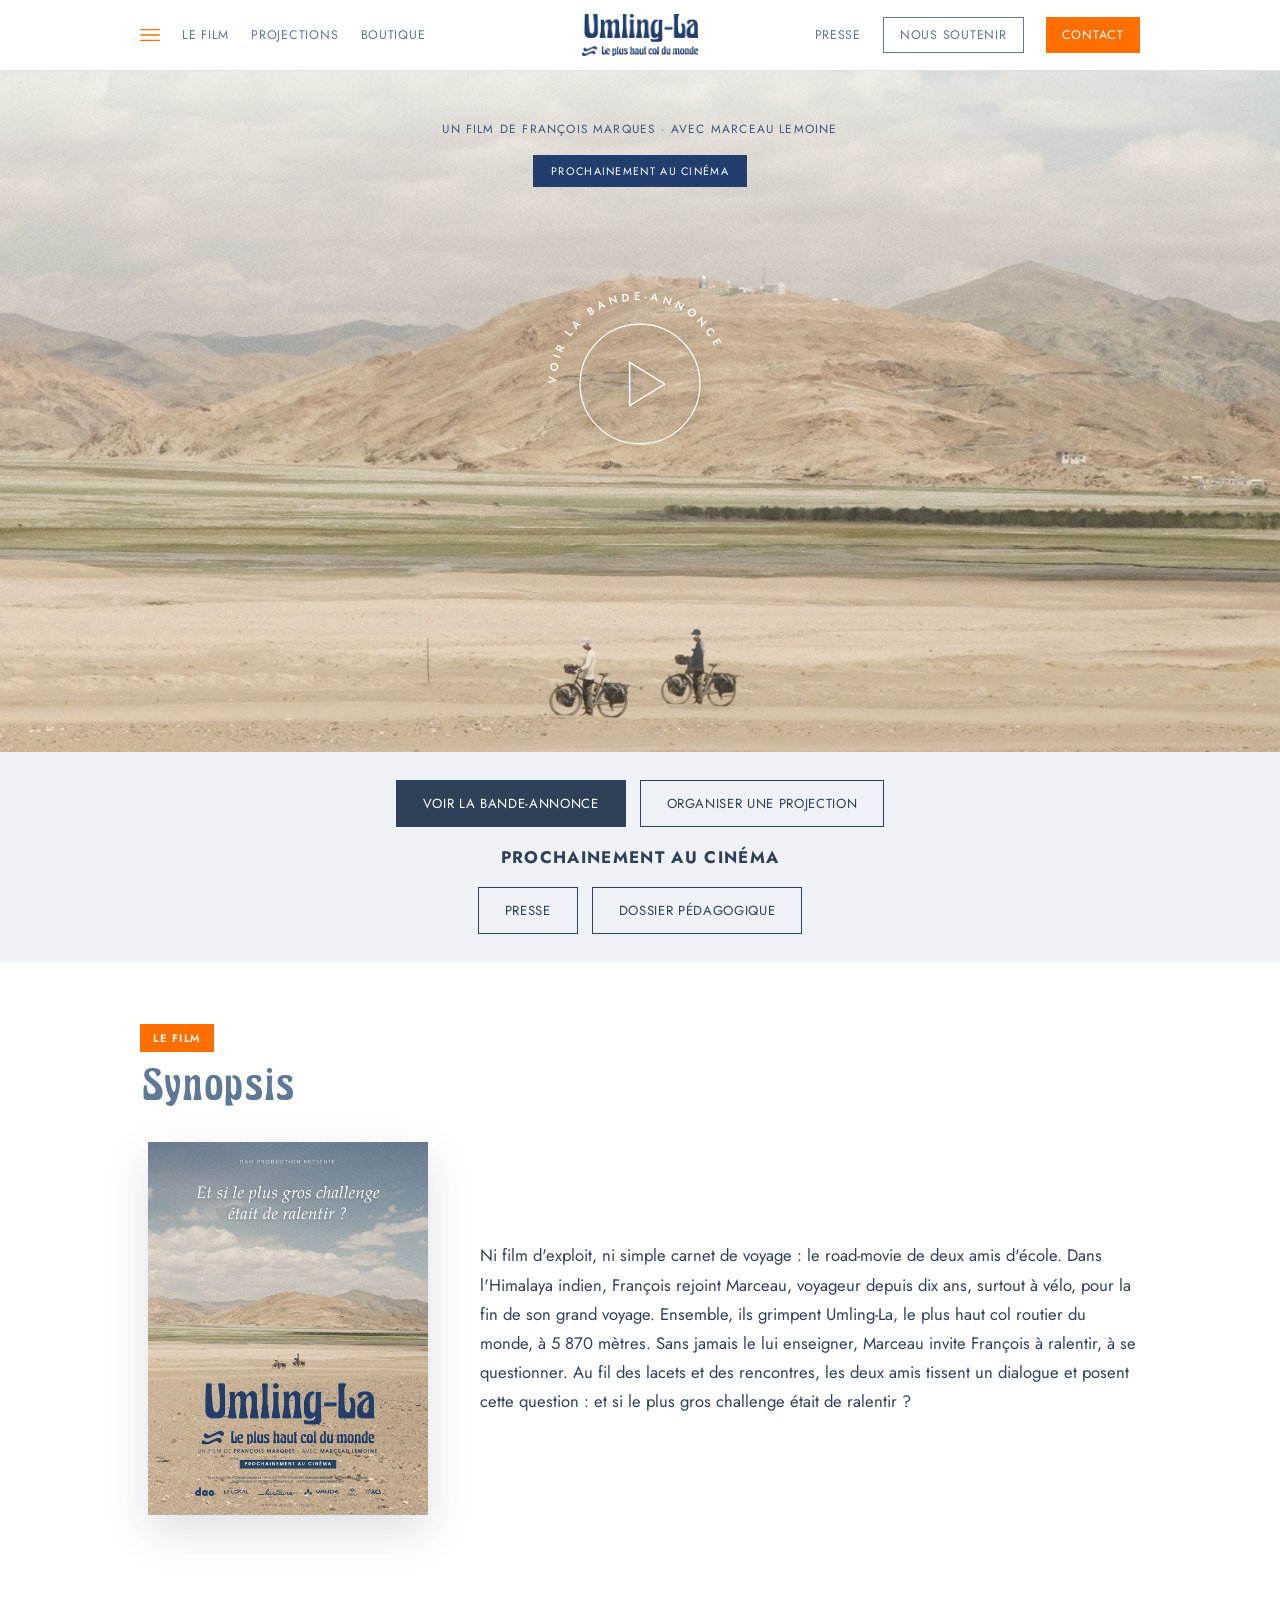
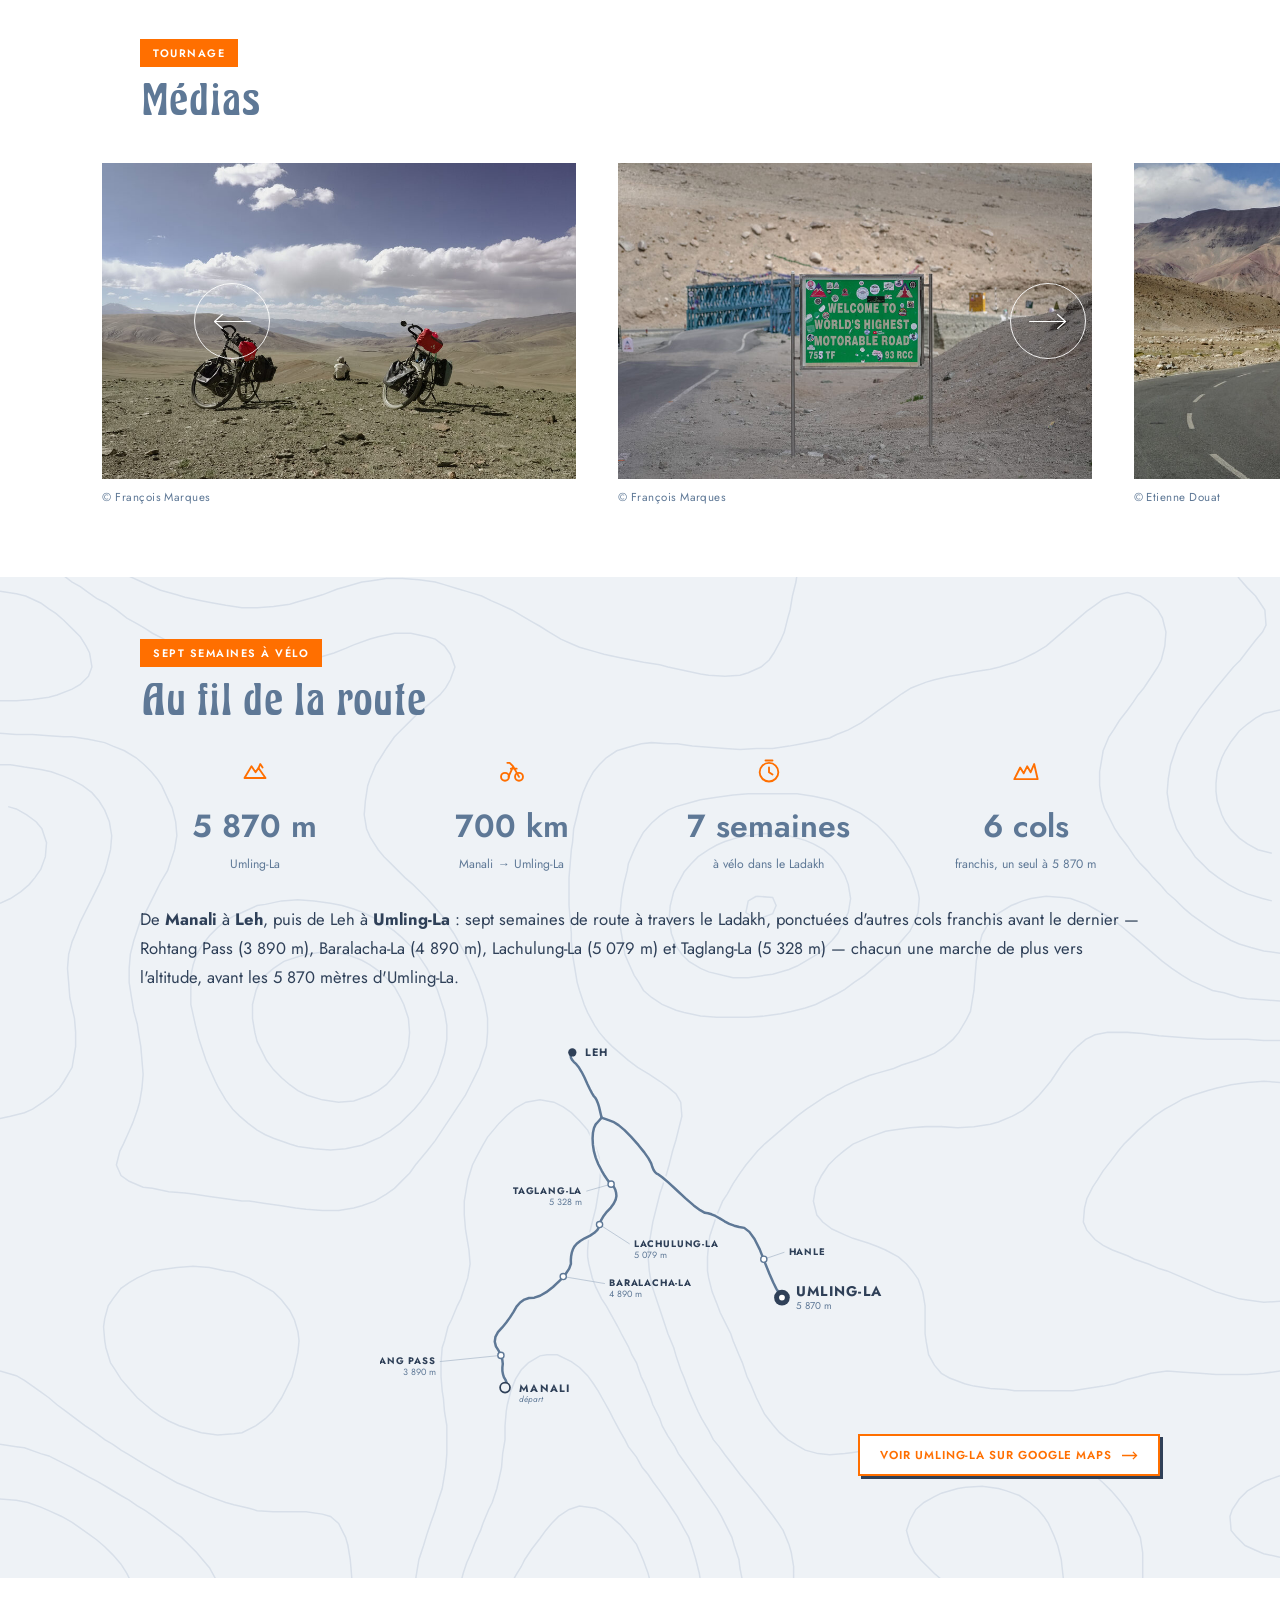
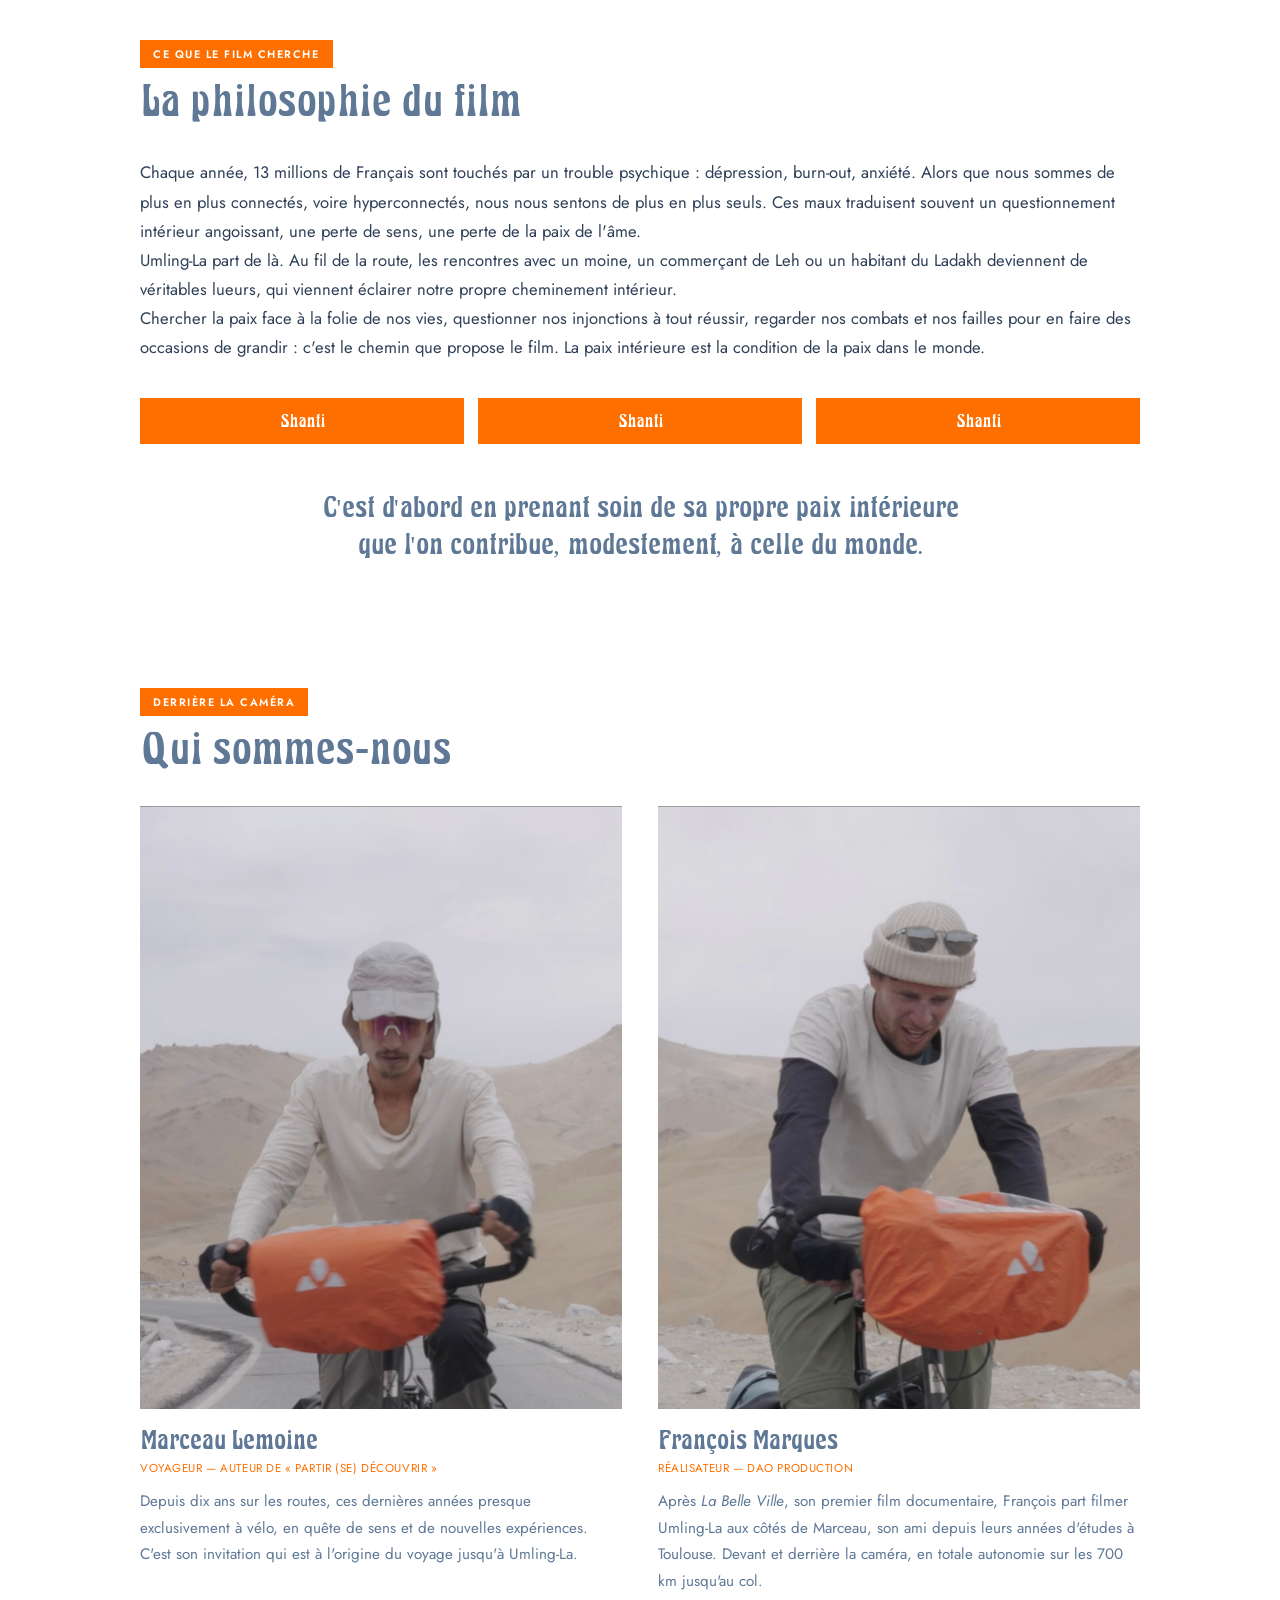
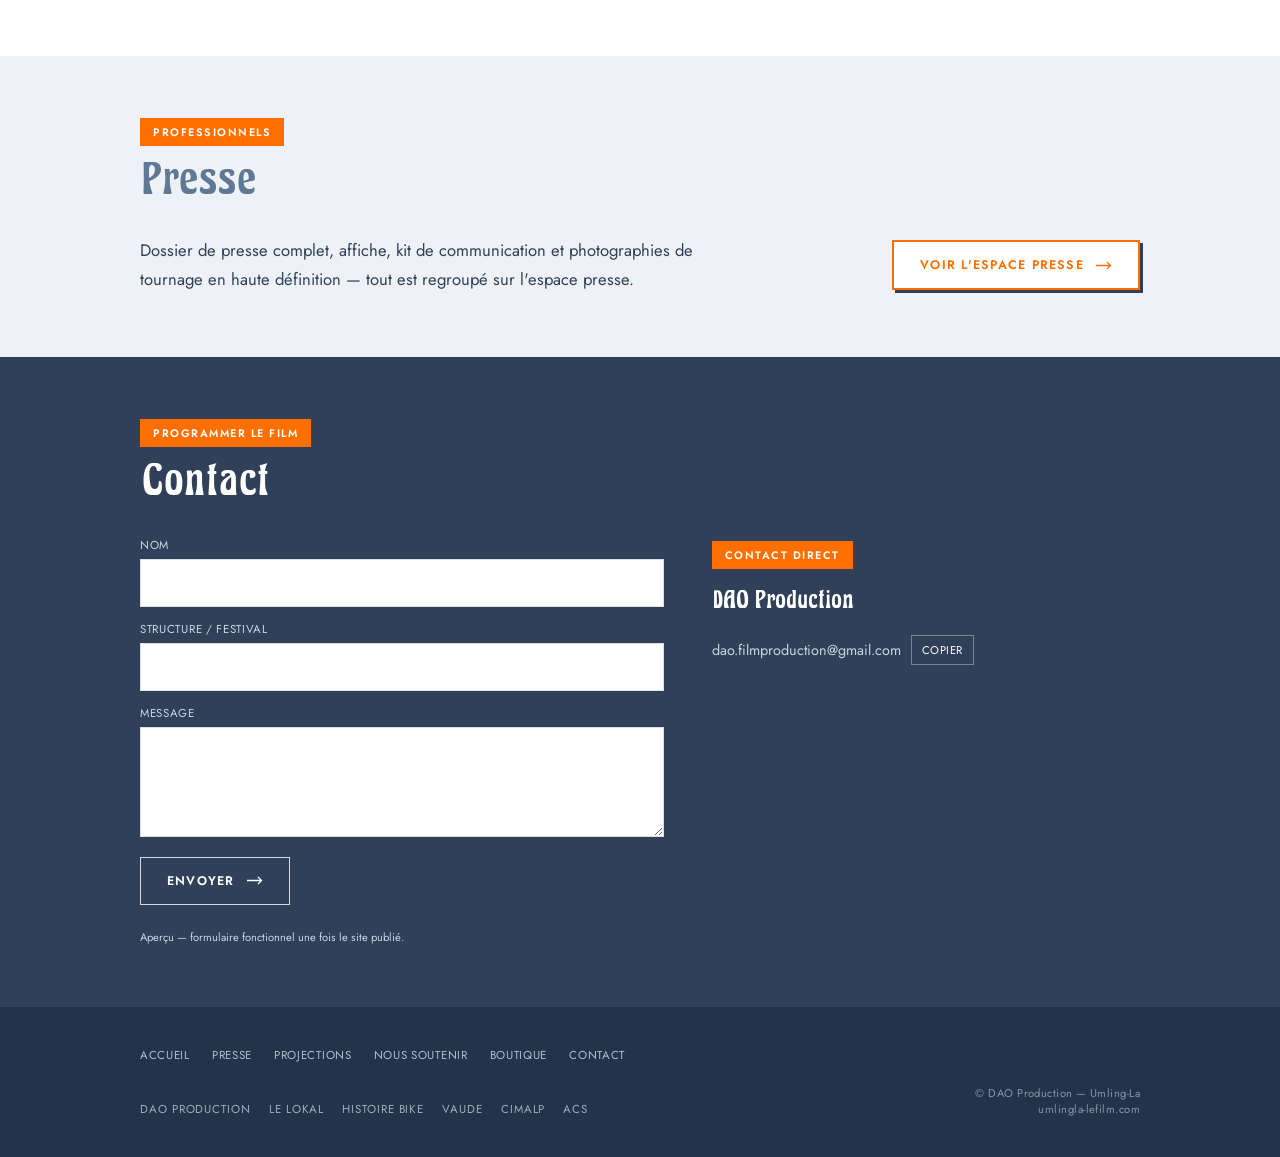
==== commit 1903beb1: "Add files via upload" ====
--- a/index.html
+++ b/index.html
@@ -141,7 +141,7 @@
         </div>
       </div>
       <div>
-        <p>Ni film d'exploit, ni simple carnet de voyage : le road-movie de deux amis d'école, à la recherche de ce que le monde extérieur, bruyant et agité, un monde qui va trop vite, ne sait plus leur donner. Dans l'Himalaya indien, François, débordé et inquiet d'un futur incertain, rejoint Marceau, voyageur depuis dix ans, surtout à vélo, pour la fin de son grand voyage. Ensemble, ils grimpent Umling-La, le plus haut col routier du monde, à 5&nbsp;870&nbsp;mètres. Sans jamais le lui enseigner, Marceau invite François à ralentir, à se questionner. Au fil des lacets et des rencontres, les deux amis tissent un dialogue et posent cette question : et si les réponses se trouvaient à l'intérieur de nous ?</p>
+        <p>Ni film d'exploit, ni simple carnet de voyage : le road-movie de deux amis d'école. Dans l'Himalaya indien, François rejoint Marceau, voyageur depuis dix ans, surtout à vélo, pour la fin de son grand voyage. Ensemble, ils grimpent Umling-La, le plus haut col routier du monde, à 5&nbsp;870&nbsp;mètres. Sans jamais le lui enseigner, Marceau invite François à ralentir, à se questionner. Au fil des lacets et des rencontres, les deux amis tissent un dialogue et posent cette question : et si le plus gros challenge était de ralentir ?</p>
       </div>
     </div>
   </div>
